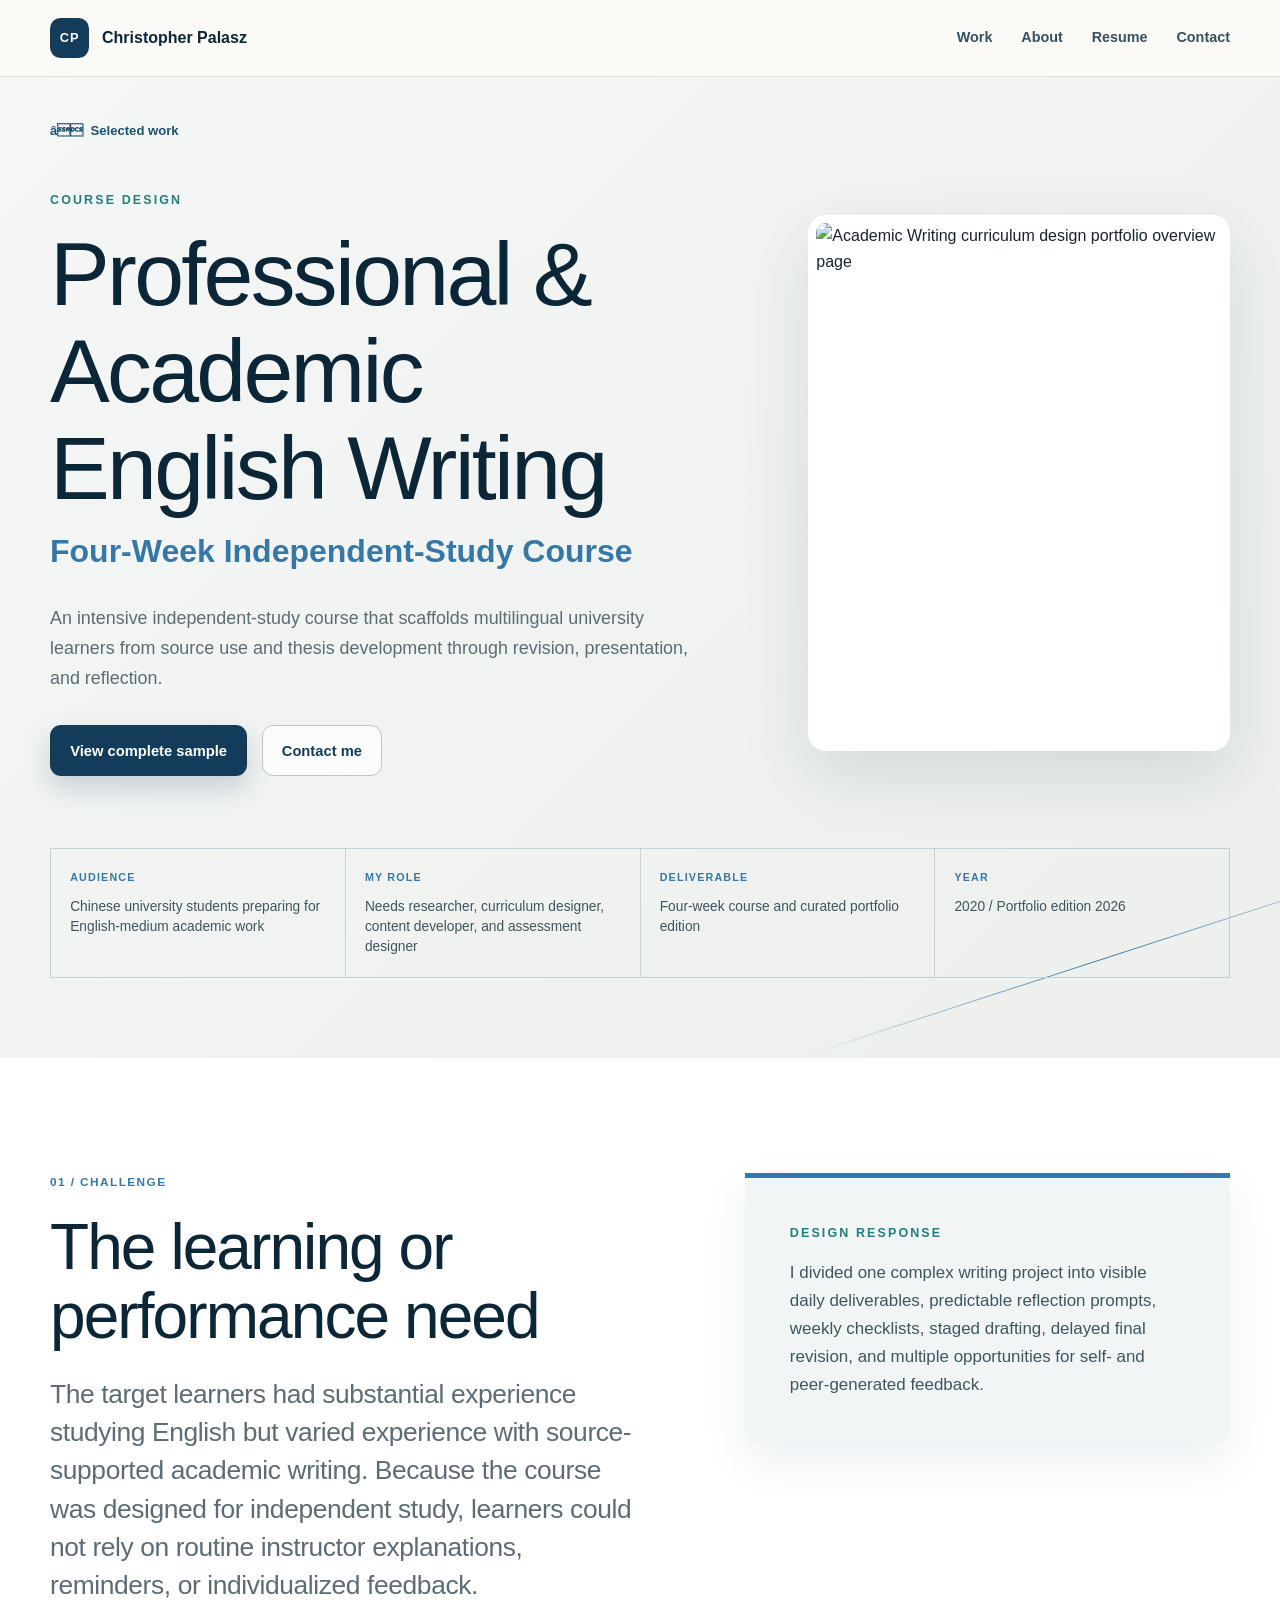
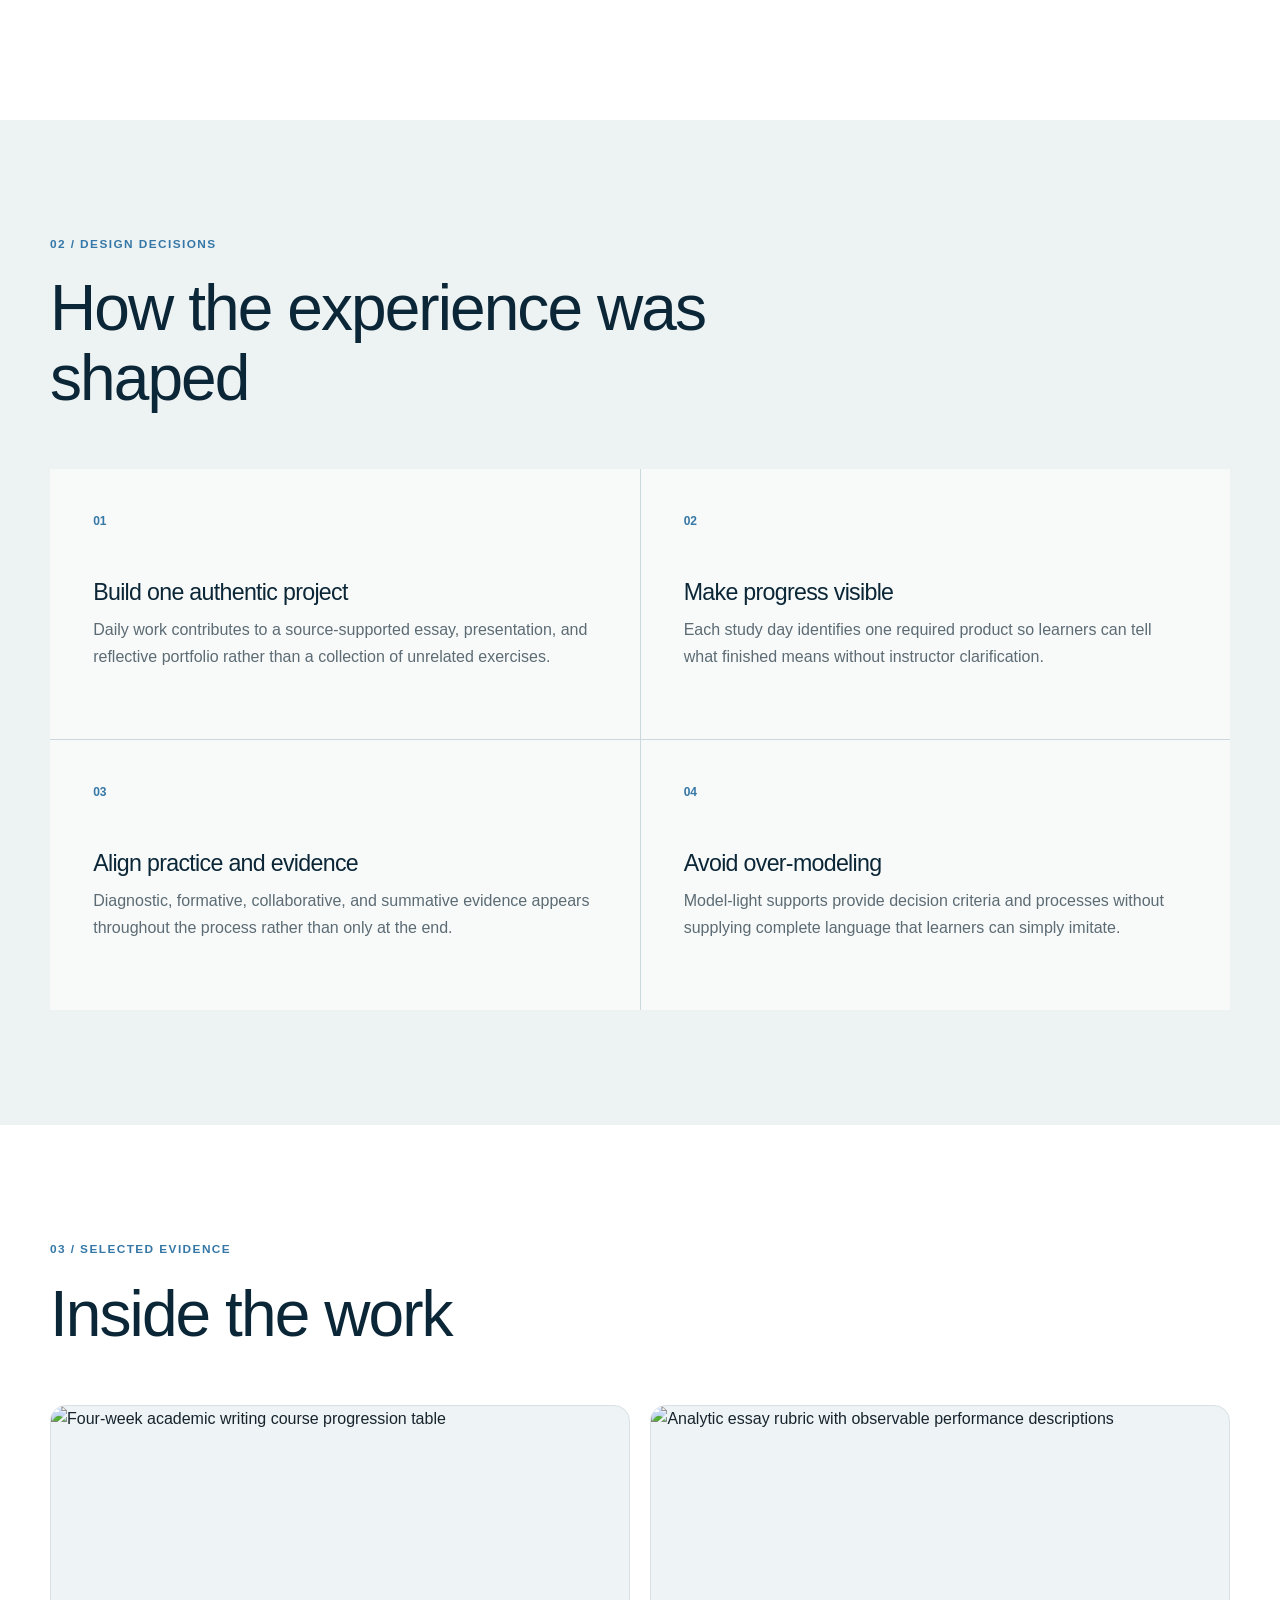
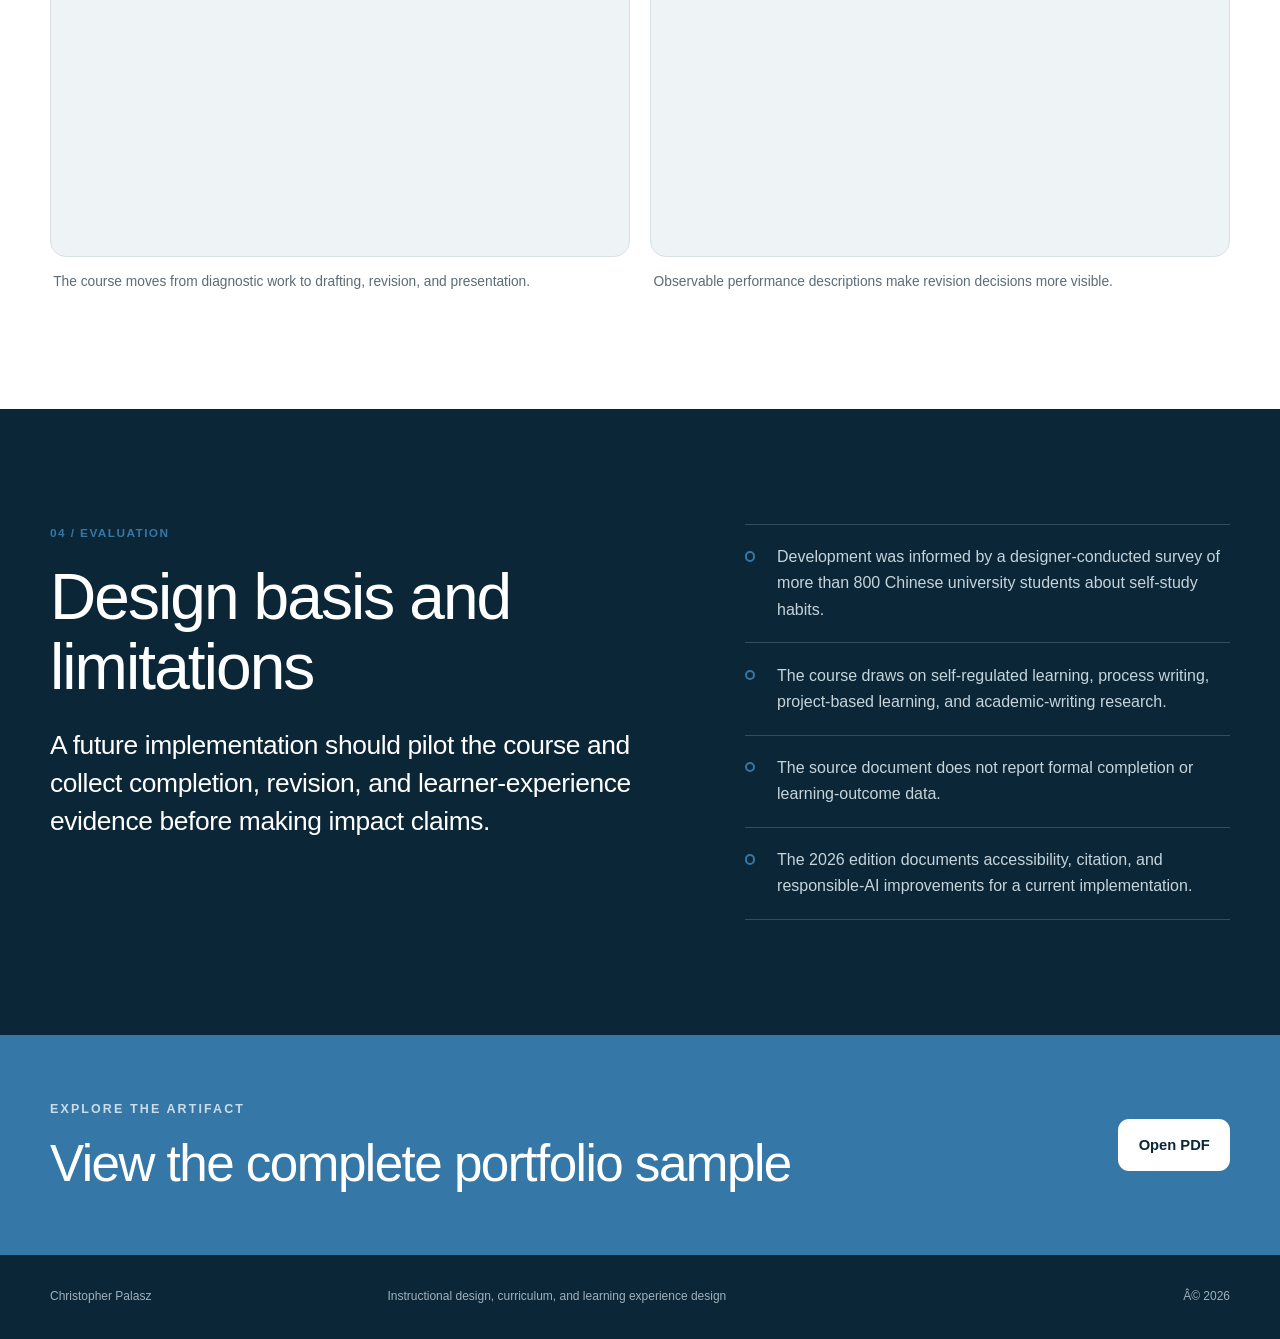
==== projects/academic-writing-course/index.html @ 959ec5d2 "Copy portfolio into GitHub Pages" ====
<!DOCTYPE html>
<html lang="en"><head><meta charset="utf-8"/><meta content="width=device-width, initial-scale=1" name="viewport"/><link as="image" fetchpriority="high" imagesrcset="/_vinext/image?url=%2Fimages%2Fprojects%2Facademic-writing%2Foverview.webp&amp;w=640&amp;q=75 640w, /_vinext/image?url=%2Fimages%2Fprojects%2Facademic-writing%2Foverview.webp&amp;w=750&amp;q=75 750w, /_vinext/image?url=%2Fimages%2Fprojects%2Facademic-writing%2Foverview.webp&amp;w=828&amp;q=75 828w, /_vinext/image?url=%2Fimages%2Fprojects%2Facademic-writing%2Foverview.webp&amp;w=1080&amp;q=75 1080w, /_vinext/image?url=%2Fimages%2Fprojects%2Facademic-writing%2Foverview.webp&amp;w=1200&amp;q=75 1200w" rel="preload"/><link data-precedence="vite-rsc/importer-resources" data-rsc-css-href="/assets/index-KbbHibP3.css" href="/assets/index-KbbHibP3.css" rel="stylesheet"/><link crossorigin="" href="/assets/layout-segment-context-DPeCEgzd.js" rel="modulepreload"/><link crossorigin="" href="/assets/rolldown-runtime-S-ySWqyJ.js" rel="modulepreload"/><link crossorigin="" href="/assets/index-D9QmnwrU.js" rel="modulepreload"/><link crossorigin="" href="/assets/framework-XU8gKkFC.js" rel="modulepreload"/><link crossorigin="" href="/assets/link-XkVvF-s2.js" rel="modulepreload"/><link crossorigin="" href="/assets/query-D2V9OaoK.js" rel="modulepreload"/><link crossorigin="" href="/assets/image-DxprlA4e.js" rel="modulepreload"/><title>Professional &amp; Academic English Writing | Christopher Palasz</title><meta content="An intensive independent-study course that scaffolds multilingual university learners from source use and thesis development through revision, presentation, and reflection." name="description"/><meta content="Christopher Palasz,instructional designer,learning experience designer,curriculum designer,instructional design portfolio" name="keywords"/><meta content="Christopher Palasz" name="author"/><meta content="Professional &amp; Academic English Writing | Christopher Palasz" property="og:title"/><meta content="An intensive independent-study course that scaffolds multilingual university learners from source use and thesis development through revision, presentation, and reflection." property="og:description"/><meta content="summary" name="twitter:card"/><meta content="Professional &amp; Academic English Writing | Christopher Palasz" name="twitter:title"/><meta content="An intensive independent-study course that scaffolds multilingual university learners from source use and thesis development through revision, presentation, and reflection." name="twitter:description"/><link href="/_external/chrispalasz.github.io/favicon.svg" rel="shortcut icon"/><link href="/_external/chrispalasz.github.io/favicon.svg" rel="icon"/><script>self.__VINEXT_RSC_PARAMS__={"slug":"academic-writing-course"}</script><script>self.__VINEXT_RSC_NAV__={"pathname":"/projects/academic-writing-course/","searchParams":[]}</script><link href="/assets/index-D9QmnwrU.js" rel="modulepreload"/>
</head><body class="antialiased"><header class="site-header"><div class="site-shell header-inner"><a aria-label="Christopher Palasz home" class="wordmark" href="/"><span aria-hidden="true" class="wordmark-mark">CP</span><span class="wordmark-name">Christopher Palasz</span></a><nav aria-label="Primary navigation" class="primary-nav"><a href="/">Work</a><a href="/">About</a><a href="/">Resume</a><a href="/">Contact</a></nav></div></header><main class="case-study accent-blue"><section class="case-hero"><div class="site-shell"><a class="back-link" href="/"><span aria-hidden="true">â</span> Selected work</a><div class="case-hero-grid"><div><p class="eyebrow">Course design</p><h1>Professional &amp; Academic English Writing</h1><p class="case-subtitle">Four-Week Independent-Study Course</p><p class="case-summary">An intensive independent-study course that scaffolds multilingual university learners from source use and thesis development through revision, presentation, and reflection.</p><div class="button-row"><a class="button button-primary" href="/documents/academic-writing-course.pdf" rel="noreferrer" target="_blank">View complete sample</a><a class="button button-secondary" href="/">Contact me</a></div></div><div class="case-cover"><img alt="Academic Writing curriculum design portfolio overview page" data-nimg="1" decoding="async" fetchpriority="high" height="1200" loading="eager" src="/_vinext/image" srcset="/_vinext/image 640w, /_vinext/image 750w, /_vinext/image 828w, /_vinext/image 1080w, /_vinext/image 1200w" width="927"/></div></div><dl class="case-facts"><div><dt>Audience</dt><dd>Chinese university students preparing for English-medium academic work</dd></div><div><dt>My role</dt><dd>Needs researcher, curriculum designer, content developer, and assessment designer</dd></div><div><dt>Deliverable</dt><dd>Four-week course and curated portfolio edition</dd></div><div><dt>Year</dt><dd>2020 / Portfolio edition 2026</dd></div></dl></div></section><section class="case-section"><div class="site-shell case-two-column"><div><p class="section-number">01 / Challenge</p><h2>The learning or performance need</h2><p class="large-copy">The target learners had substantial experience studying English but varied experience with source-supported academic writing. Because the course was designed for independent study, learners could not rely on routine instructor explanations, reminders, or individualized feedback.</p></div><aside class="response-card"><p class="eyebrow">Design response</p><p>I divided one complex writing project into visible daily deliverables, predictable reflection prompts, weekly checklists, staged drafting, delayed final revision, and multiple opportunities for self- and peer-generated feedback.</p></aside></div></section><section class="case-section case-section-tint"><div class="site-shell"><div class="case-section-heading"><p class="section-number">02 / Design decisions</p><h2>How the experience was shaped</h2></div><div class="decision-grid"><article><span>01</span><h3>Build one authentic project</h3><p>Daily work contributes to a source-supported essay, presentation, and reflective portfolio rather than a collection of unrelated exercises.</p></article><article><span>02</span><h3>Make progress visible</h3><p>Each study day identifies one required product so learners can tell what finished means without instructor clarification.</p></article><article><span>03</span><h3>Align practice and evidence</h3><p>Diagnostic, formative, collaborative, and summative evidence appears throughout the process rather than only at the end.</p></article><article><span>04</span><h3>Avoid over-modeling</h3><p>Model-light supports provide decision criteria and processes without supplying complete language that learners can simply imitate.</p></article></div></div></section><section class="case-section"><div class="site-shell"><div class="case-section-heading"><p class="section-number">03 / Selected evidence</p><h2>Inside the work</h2></div><div class="gallery-grid"><figure><div class="gallery-image"><img alt="Four-week academic writing course progression table" data-nimg="1" decoding="async" height="1200" loading="lazy" src="/_vinext/image" srcset="/_vinext/image 640w, /_vinext/image 750w, /_vinext/image 828w, /_vinext/image 1080w, /_vinext/image 1200w" width="927"/></div><figcaption>The course moves from diagnostic work to drafting, revision, and presentation.</figcaption></figure><figure><div class="gallery-image"><img alt="Analytic essay rubric with observable performance descriptions" data-nimg="1" decoding="async" height="1200" loading="lazy" src="/_vinext/image" srcset="/_vinext/image 640w, /_vinext/image 750w, /_vinext/image 828w, /_vinext/image 1080w, /_vinext/image 1200w" width="927"/></div><figcaption>Observable performance descriptions make revision decisions more visible.</figcaption></figure></div></div></section><section class="case-section evidence-section"><div class="site-shell case-two-column evidence-grid"><div><p class="section-number">04 / Evaluation</p><h2>Design basis and limitations</h2><p class="large-copy">A future implementation should pilot the course and collect completion, revision, and learner-experience evidence before making impact claims.</p></div><ul class="evidence-list"><li>Development was informed by a designer-conducted survey of more than 800 Chinese university students about self-study habits.</li><li>The course draws on self-regulated learning, process writing, project-based learning, and academic-writing research.</li><li>The source document does not report formal completion or learning-outcome data.</li><li>The 2026 edition documents accessibility, citation, and responsible-AI improvements for a current implementation.</li></ul></div></section><section class="case-cta"><div class="site-shell"><div><p class="eyebrow">Explore the artifact</p><h2>View the complete portfolio sample</h2></div><a class="button button-light" href="/documents/academic-writing-course.pdf" rel="noreferrer" target="_blank">Open PDF</a></div></section></main><footer class="site-footer"><div class="site-shell footer-inner"><p>Christopher Palasz</p><p>Instructional design, curriculum, and learning experience design</p><p>Â© 2026</p></div></footer><script id="_R_">import("/assets/index-D9QmnwrU.js")</script><script>(function(){function c(){var b=a.contentDocument||(a.contentWindow&&a.contentWindow.document);if(b){var d=b.createElement('script');d.innerHTML="window.__CF$cv$params={r:'a303cc797c9ee865',t:'MTc4NzU4OTYyNQ=='};var a=document.createElement('script');a.src='/cdn-cgi/challenge-platform/scripts/jsd/main.js';document.getElementsByTagName('head')[0].appendChild(a);";b.getElementsByTagName('head')[0].appendChild(d)}}if(document.body){var a=document.createElement('iframe');a.height=1;a.width=1;a.style.position='absolute';a.style.top=0;a.style.left=0;a.style.border='none';a.style.visibility='hidden';document.body.appendChild(a);if('loading'!==document.readyState)c();else if(window.addEventListener)document.addEventListener('DOMContentLoaded',c);else{var e=document.onreadystatechange||function(){};document.onreadystatechange=function(b){e(b);'loading'!==document.readyState&&(document.onreadystatechange=e,c())}}}})();</script></body></html><script>self.__VINEXT_RSC_CHUNKS__=self.__VINEXT_RSC_CHUNKS__||[];self.__VINEXT_RSC_CHUNKS__.push("2:I[\"8c0f216c4604\",[],\"Children\",1]\n3:I[\"15c18cfaeeff\",[],\"LayoutSegmentProvider\",1]\n4:I[\"8c0f216c4604\",[],\"Slot\",1]\n5:I[\"593f344dc510\",[],\"NotFoundBoundary\",1]\n6:I[\"c2747888630f\",[],\"default\",1]\n:HL[\"/assets/index-KbbHibP3.css\",\"style\"]\n")</script><script>self.__VINEXT_RSC_CHUNKS__=self.__VINEXT_RSC_CHUNKS__||[];self.__VINEXT_RSC_CHUNKS__.push("0:{\"__route\":\"route:/projects/academic-writing-course/\",\"__interceptionContext\":null,\"__layoutIds\":[\"layout:/\"],\"__rootLayout\":\"/\",\"page:/projects/academic-writing-course/\":\"$L1\",\"layout:/\":[[[[\"$\",\"link\",\"css:/assets/index-KbbHibP3.css\",{\"rel\":\"stylesheet\",\"precedence\":\"vite-rsc/importer-resources\",\"href\":\"/assets/index-KbbHibP3.css\",\"data-rsc-css-href\":\"/assets/index-KbbHibP3.css\"}],\"$undefined\"],[\"$\",\"html\",null,{\"lang\":\"en\",\"children\":[\"$\",\"body\",null,{\"className\":\"antialiased\",\"children\":[\"$\",\"$L2\",null,{}]}]}]],null],\"route:/projects/academic-writing-course/\":[[[\"$\",\"meta\",null,{\"charSet\":\"utf-8\"}],[[\"$\",\"title\",\"0\",{\"children\":\"Professional \u0026 Academic English Writing | Christopher Palasz\"}],[\"$\",\"meta\",\"1\",{\"name\":\"description\",\"content\":\"An intensive independent-study course that scaffolds multilingual university learners from source use and thesis development through revision, presentation, and reflection.\"}],[\"$\",\"meta\",\"2\",{\"name\":\"keywords\",\"content\":\"Christopher Palasz,instructional designer,learning experience designer,curriculum designer,instructional design portfolio\"}],[\"$\",\"meta\",\"3\",{\"name\":\"author\",\"content\":\"Christopher Palasz\"}],[\"$\",\"meta\",\"4\",{\"property\":\"og:title\",\"content\":\"Professional \u0026 Academic English Writing | Christopher Palasz\"}],[\"$\",\"meta\",\"5\",{\"property\":\"og:description\",\"content\":\"An intensive independent-study course that scaffolds multilingual university learners from source use and thesis development through revision, presentation, and reflection.\"}],[\"$\",\"meta\",\"6\",{\"name\":\"twitter:card\",\"content\":\"summary\"}],[\"$\",\"meta\",\"7\",{\"name\":\"twitter:title\",\"content\":\"Professional \u0026 Academic English Writing | Christopher Palasz\"}],[\"$\",\"meta\",\"8\",{\"name\":\"twitter:description\",\"content\":\"An intensive independent-study course that scaffolds multilingual university learners from source use and thesis development through revision, presentation, and reflection.\"}],[\"$\",\"link\",\"9\",{\"rel\":\"shortcut icon\",\"href\":\"https://chrispalasz.github.io/favicon.svg\"}],[\"$\",\"link\",\"10\",{\"rel\":\"icon\",\"href\":\"https://chrispalasz.github.io/favicon.svg\"}]],[[\"$\",\"meta\",\"0\",{\"name\":\"viewport\",\"content\":\"width=device-width, initial-scale=1\"}]]],[\"$\",\"$L3\",null,{\"segmentMap\":{\"children\":[\"projects\",\"academic-writing-course\"]},\"children\":[\"$\",\"$L4\",null,{\"id\":\"layout:/\",\"parallelSlots\":\"$undefined\",\"children\":[\"$\",\"$L5\",null,{\"resetKey\":\"projects\",\"fallback\":[[\"$\",\"header\",null,{\"className\":\"site-header\",\"children\":[\"$\",\"div\",null,{\"className\":\"site-shell header-inner\",\"children\":[[\"$\",\"$L6\",null,{\"className\":\"wordmark\",\"href\":\"/\",\"aria-label\":\"Christopher Palasz home\",\"children\":[[\"$\",\"span\",null,{\"className\":\"wordmark-mark\",\"aria-hidden\":\"true\",\"children\":\"CP\"}],[\"$\",\"span\",null,{\"className\":\"wordmark-name\",\"children\":\"Christopher Palasz\"}]]}],[\"$\",\"nav\",null,{\"className\":\"primary-nav\",\"aria-label\":\"Primary navigation\",\"children\":[[\"$\",\"$L6\",null,{\"href\":\"/#work\",\"children\":\"Work\"}],[\"$\",\"$L6\",null,{\"href\":\"/#about\",\"children\":\"About\"}],[\"$\",\"$L6\",null,{\"href\":\"/#resume\",\"children\":\"Resume\"}],[\"$\",\"$L6\",null,{\"href\":\"/#contact\",\"children\":\"Contact\"}]]}]]}]}],[\"$\",\"main\",null,{\"className\":\"not-found site-shell\",\"children\":[[\"$\",\"p\",null,{\"className\":\"eyebrow\",\"children\":\"Page not found\"}],[\"$\",\"h1\",null,{\"children\":\"This page is not part of the portfolio.\"}],[\"$\",\"$L6\",null,{\"className\":\"button button-primary\",\"href\":\"/\",\"children\":\"Return home\"}]]}]],\"children\":[\"$\",\"$L5\",null,{\"resetKey\":\"[\\\"projects\\\",\\\"slug|academic-writing-course|d\\\"]\",\"fallback\":[[\"$\",\"header\",null,{\"className\":\"site-header\",\"children\":[\"$\",\"div\",null,{\"className\":\"site-shell header-inner\",\"children\":[[\"$\",\"$L6\",null,{\"className\":\"wordmark\",\"href\":\"/\",\"aria-label\":\"Christopher Palasz home\",\"children\":[[\"$\",\"span\",null,{\"className\":\"wordmark-mark\",\"aria-hidden\":\"true\",\"children\":\"CP\"}],[\"$\",\"span\",null,{\"className\":\"wordmark-name\",\"children\":\"Christopher Palasz\"}]]}],[\"$\",\"nav\",null,{\"className\":\"primary-nav\",\"aria-label\":\"Primary navigation\",\"children\":[[\"$\",\"$L6\",null,{\"href\":\"/#work\",\"children\":\"Work\"}],[\"$\",\"$L6\",null,{\"href\":\"/#about\",\"children\":\"About\"}],[\"$\",\"$L6\",null,{\"href\":\"/#resume\",\"children\":\"Resume\"}],[\"$\",\"$L6\",null,{\"href\":\"/#contact\",\"children\":\"Contact\"}]]}]]}]}],[\"$\",\"main\",null,{\"className\":\"not-found site-shell\",\"children\":[[\"$\",\"p\",null,{\"className\":\"eyebrow\",\"children\":\"Page not found\"}],[\"$\",\"h1\",null,{\"children\":\"This page is not part of the portfolio.\"}],\"$L7\"]}]],\"children\":\"$L8\"}]}]}]}]],\"__layoutFlags\":{\"layout:/\":\"s\"},\"__artifactCompatibility\":{\"schemaVersion\":1,\"graphVersion\":\"app-route-graph:1qwkg0fwiimno\",\"deploymentVersion\":\"a9af338e-a97c-4933-8ece-7e11bddc8c20\",\"appElementsSchemaVersion\":1,\"rscPayloadSchemaVersion\":1,\"rootBoundaryId\":\"/\",\"renderEpoch\":null}}\n")</script><script>self.__VINEXT_RSC_CHUNKS__=self.__VINEXT_RSC_CHUNKS__||[];self.__VINEXT_RSC_CHUNKS__.push("9:I[\"593f344dc510\",[],\"RedirectBoundary\",1]\n7:[\"$\",\"$L6\",null,{\"className\":\"button button-primary\",\"href\":\"/\",\"children\":\"Return home\"}]\n8:[\"$\",\"$L9\",null,{\"children\":[\"$\",\"$L3\",null,{\"segmentMap\":{\"children\":[]},\"children\":[\"$\",\"$L4\",null,{\"id\":\"page:/projects/academic-writing-course/\"}]}]}]\n")</script><script>self.__VINEXT_RSC_CHUNKS__=self.__VINEXT_RSC_CHUNKS__||[];self.__VINEXT_RSC_CHUNKS__.push("a:I[\"9fb86276be8f\",[],\"default\",1]\n")</script><script>self.__VINEXT_RSC_CHUNKS__=self.__VINEXT_RSC_CHUNKS__||[];self.__VINEXT_RSC_CHUNKS__.push("1:[[\"$\",\"header\",null,{\"className\":\"site-header\",\"children\":[\"$\",\"div\",null,{\"className\":\"site-shell header-inner\",\"children\":[[\"$\",\"$L6\",null,{\"className\":\"wordmark\",\"href\":\"/\",\"aria-label\":\"Christopher Palasz home\",\"children\":[[\"$\",\"span\",null,{\"className\":\"wordmark-mark\",\"aria-hidden\":\"true\",\"children\":\"CP\"}],[\"$\",\"span\",null,{\"className\":\"wordmark-name\",\"children\":\"Christopher Palasz\"}]]}],[\"$\",\"nav\",null,{\"className\":\"primary-nav\",\"aria-label\":\"Primary navigation\",\"children\":[[\"$\",\"$L6\",null,{\"href\":\"/#work\",\"children\":\"Work\"}],[\"$\",\"$L6\",null,{\"href\":\"/#about\",\"children\":\"About\"}],[\"$\",\"$L6\",null,{\"href\":\"/#resume\",\"children\":\"Resume\"}],[\"$\",\"$L6\",null,{\"href\":\"/#contact\",\"children\":\"Contact\"}]]}]]}]}],[\"$\",\"main\",null,{\"className\":\"case-study accent-blue\",\"children\":[[\"$\",\"section\",null,{\"className\":\"case-hero\",\"children\":[\"$\",\"div\",null,{\"className\":\"site-shell\",\"children\":[[\"$\",\"$L6\",null,{\"className\":\"back-link\",\"href\":\"/#work\",\"children\":[[\"$\",\"span\",null,{\"aria-hidden\":\"true\",\"children\":\"â\"}],\" Selected work\"]}],[\"$\",\"div\",null,{\"className\":\"case-hero-grid\",\"children\":[[\"$\",\"div\",null,{\"children\":[[\"$\",\"p\",null,{\"className\":\"eyebrow\",\"children\":\"Course design\"}],[\"$\",\"h1\",null,{\"children\":\"Professional \u0026 Academic English Writing\"}],[\"$\",\"p\",null,{\"className\":\"case-subtitle\",\"children\":\"Four-Week Independent-Study Course\"}],[\"$\",\"p\",null,{\"className\":\"case-summary\",\"children\":\"An intensive independent-study course that scaffolds multilingual university learners from source use and thesis development through revision, presentation, and reflection.\"}],[\"$\",\"div\",null,{\"className\":\"button-row\",\"children\":[[\"$\",\"a\",null,{\"className\":\"button button-primary\",\"href\":\"/documents/academic-writing-course.pdf\",\"target\":\"_blank\",\"rel\":\"noreferrer\",\"children\":\"View complete sample\"}],[\"$\",\"$L6\",null,{\"className\":\"button button-secondary\",\"href\":\"/#contact\",\"children\":\"Contact me\"}]]}]]}],[\"$\",\"div\",null,{\"className\":\"case-cover\",\"children\":[\"$\",\"$La\",null,{\"src\":\"/images/projects/academic-writing/overview.webp\",\"alt\":\"Academic Writing curriculum design portfolio overview page\",\"width\":927,\"height\":1200,\"priority\":true}]}]]}],[\"$\",\"dl\",null,{\"className\":\"case-facts\",\"children\":[[\"$\",\"div\",null,{\"children\":[[\"$\",\"dt\",null,{\"children\":\"Audience\"}],[\"$\",\"dd\",null,{\"children\":\"Chinese university students preparing for English-medium academic work\"}]]}],[\"$\",\"div\",null,{\"children\":[[\"$\",\"dt\",null,{\"children\":\"My role\"}],[\"$\",\"dd\",null,{\"children\":\"Needs researcher, curriculum designer, content developer, and assessment designer\"}]]}],[\"$\",\"div\",null,{\"children\":[[\"$\",\"dt\",null,{\"children\":\"Deliverable\"}],[\"$\",\"dd\",null,{\"children\":\"Four-week course and curated portfolio edition\"}]]}],[\"$\",\"div\",null,{\"children\":[[\"$\",\"dt\",null,{\"children\":\"Year\"}],[\"$\",\"dd\",null,{\"children\":\"2020 / Portfolio edition 2026\"}]]}]]}]]}]}],[\"$\",\"section\",null,{\"className\":\"case-section\",\"children\":[\"$\",\"div\",null,{\"className\":\"site-shell case-two-column\",\"children\":[[\"$\",\"div\",null,{\"children\":[[\"$\",\"p\",null,{\"className\":\"section-number\",\"children\":\"01 / Challenge\"}],[\"$\",\"h2\",null,{\"children\":\"The learning or performance need\"}],[\"$\",\"p\",null,{\"className\":\"large-copy\",\"children\":\"The target learners had substantial experience studying English but varied experience with source-supported academic writing. Because the course was designed for independent study, learners could not rely on routine instructor explanations, reminders, or individualized feedback.\"}]]}],[\"$\",\"aside\",null,{\"className\":\"response-card\",\"children\":[[\"$\",\"p\",null,{\"className\":\"eyebrow\",\"children\":\"Design response\"}],[\"$\",\"p\",null,{\"children\":\"I divided one complex writing project into visible daily deliverables, predictable reflection prompts, weekly checklists, staged drafting, delayed final revision, and multiple opportunities for self- and peer-generated feedback.\"}]]}]]}]}],[\"$\",\"section\",null,{\"className\":\"case-section case-section-tint\",\"children\":[\"$\",\"div\",null,{\"className\":\"site-shell\",\"children\":[[\"$\",\"div\",null,{\"className\":\"case-section-heading\",\"children\":[[\"$\",\"p\",null,{\"className\":\"section-number\",\"children\":\"02 / Design decisions\"}],[\"$\",\"h2\",null,{\"children\":\"How the experience was shaped\"}]]}],[\"$\",\"div\",null,{\"className\":\"decision-grid\",\"children\":[[\"$\",\"article\",\"Build one authentic project\",{\"children\":[[\"$\",\"span\",null,{\"children\":\"01\"}],[\"$\",\"h3\",null,{\"children\":\"Build one authentic project\"}],[\"$\",\"p\",null,{\"children\":\"Daily work contributes to a source-supported essay, presentation, and reflective portfolio rather than a collection of unrelated exercises.\"}]]}],\"$Lb\",\"$Lc\",\"$Ld\"]}]]}]}],\"$Le\",\"$Lf\",\"$L10\"]}],\"$L11\"]\n")</script><script>self.__VINEXT_RSC_CHUNKS__=self.__VINEXT_RSC_CHUNKS__||[];self.__VINEXT_RSC_CHUNKS__.push("b:[\"$\",\"article\",\"Make progress visible\",{\"children\":[[\"$\",\"span\",null,{\"children\":\"02\"}],[\"$\",\"h3\",null,{\"children\":\"Make progress visible\"}],[\"$\",\"p\",null,{\"children\":\"Each study day identifies one required product so learners can tell what finished means without instructor clarification.\"}]]}]\nc:[\"$\",\"article\",\"Align practice and evidence\",{\"children\":[[\"$\",\"span\",null,{\"children\":\"03\"}],[\"$\",\"h3\",null,{\"children\":\"Align practice and evidence\"}],[\"$\",\"p\",null,{\"children\":\"Diagnostic, formative, collaborative, and summative evidence appears throughout the process rather than only at the end.\"}]]}]\nd:[\"$\",\"article\",\"Avoid over-modeling\",{\"children\":[[\"$\",\"span\",null,{\"children\":\"04\"}],[\"$\",\"h3\",null,{\"children\":\"Avoid over-modeling\"}],[\"$\",\"p\",null,{\"children\":\"Model-light supports provide decision criteria and processes without supplying complete language that learners can simply imitate.\"}]]}]\n")</script><script>self.__VINEXT_RSC_CHUNKS__=self.__VINEXT_RSC_CHUNKS__||[];self.__VINEXT_RSC_CHUNKS__.push("e:[\"$\",\"section\",null,{\"className\":\"case-section\",\"children\":[\"$\",\"div\",null,{\"className\":\"site-shell\",\"children\":[[\"$\",\"div\",null,{\"className\":\"case-section-heading\",\"children\":[[\"$\",\"p\",null,{\"className\":\"section-number\",\"children\":\"03 / Selected evidence\"}],[\"$\",\"h2\",null,{\"children\":\"Inside the work\"}]]}],[\"$\",\"div\",null,{\"className\":\"gallery-grid\",\"children\":[[\"$\",\"figure\",\"/images/projects/academic-writing/progression.webp\",{\"children\":[[\"$\",\"div\",null,{\"className\":\"gallery-image\",\"children\":[\"$\",\"$La\",null,{\"src\":\"/images/projects/academic-writing/progression.webp\",\"alt\":\"Four-week academic writing course progression table\",\"width\":927,\"height\":1200}]}],[\"$\",\"figcaption\",null,{\"children\":\"The course moves from diagnostic work to drafting, revision, and presentation.\"}]]}],[\"$\",\"figure\",\"/images/projects/academic-writing/rubric.webp\",{\"children\":[[\"$\",\"div\",null,{\"className\":\"gallery-image\",\"children\":[\"$\",\"$La\",null,{\"src\":\"/images/projects/academic-writing/rubric.webp\",\"alt\":\"Analytic essay rubric with observable performance descriptions\",\"width\":927,\"height\":1200}]}],[\"$\",\"figcaption\",null,{\"children\":\"Observable performance descriptions make revision decisions more visible.\"}]]}]]}]]}]}]\nf:[\"$\",\"section\",null,{\"className\":\"case-section evidence-section\",\"children\":[\"$\",\"div\",null,{\"className\":\"site-shell case-two-column evidence-grid\",\"children\":[[\"$\",\"div\",null,{\"children\":[[\"$\",\"p\",null,{\"className\":\"section-number\",\"children\":\"04 / Evaluation\"}],[\"$\",\"h2\",null,{\"children\":\"Design basis and limitations\"}],[\"$\",\"p\",null,{\"className\":\"large-copy\",\"children\":\"A future implementation should pilot the course and collect completion, revision, and learner-experience evidence before making impact claims.\"}]]}],[\"$\",\"ul\",null,{\"className\":\"evidence-list\",\"children\":[[\"$\",\"li\",\"Development was informed by a designer-conducted survey of more than 800 Chinese university students about self-study habits.\",{\"children\":\"Development was informed by a designer-conducted survey of more than 800 Chinese university students about self-study habits.\"}],[\"$\",\"li\",\"The course draws on self-regulated learning, process writing, project-based learning, and academic-writing research.\",{\"children\":\"The course draws on self-regulated learning, process writing, project-based learning, and academic-writing research.\"}],[\"$\",\"li\",\"The source document does not report formal completion or learning-outcome data.\",{\"children\":\"The source document does not report formal completion or learning-outcome data.\"}],[\"$\",\"li\",\"The 2026 edition documents accessibility, citation, and responsible-AI improvements for a current implementation.\",{\"children\":\"The 2026 edition documents accessibility, citation, and responsible-AI improvements for a current implementation.\"}]]}]]}]}]\n")</script><script>self.__VINEXT_RSC_CHUNKS__=self.__VINEXT_RSC_CHUNKS__||[];self.__VINEXT_RSC_CHUNKS__.push("10:[\"$\",\"section\",null,{\"className\":\"case-cta\",\"children\":[\"$\",\"div\",null,{\"className\":\"site-shell\",\"children\":[[\"$\",\"div\",null,{\"children\":[[\"$\",\"p\",null,{\"className\":\"eyebrow\",\"children\":\"Explore the artifact\"}],[\"$\",\"h2\",null,{\"children\":\"View the complete portfolio sample\"}]]}],[\"$\",\"a\",null,{\"className\":\"button button-light\",\"href\":\"/documents/academic-writing-course.pdf\",\"target\":\"_blank\",\"rel\":\"noreferrer\",\"children\":\"Open PDF\"}]]}]}]\n11:[\"$\",\"footer\",null,{\"className\":\"site-footer\",\"children\":[\"$\",\"div\",null,{\"className\":\"site-shell footer-inner\",\"children\":[[\"$\",\"p\",null,{\"children\":\"Christopher Palasz\"}],[\"$\",\"p\",null,{\"children\":\"Instructional design, curriculum, and learning experience design\"}],[\"$\",\"p\",null,{\"children\":\"Â© 2026\"}]]}]}]\n")</script><script>self.__VINEXT_RSC_DONE__=true</script>
---- assets/index-KbbHibP3.css ----
/*! tailwindcss v4.2.1 | MIT License | https://tailwindcss.com */
@layer theme{:root,:host{--font-sans:ui-sans-serif, system-ui, sans-serif, "Apple Color Emoji", "Segoe UI Emoji", "Segoe UI Symbol", "Noto Color Emoji";--font-mono:ui-monospace, SFMono-Regular, Menlo, Monaco, Consolas, "Liberation Mono", "Courier New", monospace;--spacing:.25rem;--default-font-family:var(--font-sans);--default-mono-font-family:var(--font-mono)}}@layer base{*,:after,:before,::backdrop{box-sizing:border-box;border:0 solid;margin:0;padding:0}::file-selector-button{box-sizing:border-box;border:0 solid;margin:0;padding:0}html,:host{-webkit-text-size-adjust:100%;tab-size:4;line-height:1.5;font-family:var(--default-font-family,ui-sans-serif, system-ui, sans-serif, "Apple Color Emoji", "Segoe UI Emoji", "Segoe UI Symbol", "Noto Color Emoji");font-feature-settings:var(--default-font-feature-settings,normal);font-variation-settings:var(--default-font-variation-settings,normal);-webkit-tap-highlight-color:transparent}hr{height:0;color:inherit;border-top-width:1px}abbr:where([title]){-webkit-text-decoration:underline dotted;text-decoration:underline dotted}h1,h2,h3,h4,h5,h6{font-size:inherit;font-weight:inherit}a{color:inherit;-webkit-text-decoration:inherit;-webkit-text-decoration:inherit;-webkit-text-decoration:inherit;-webkit-text-decoration:inherit;text-decoration:inherit}b,strong{font-weight:bolder}code,kbd,samp,pre{font-family:var(--default-mono-font-family,ui-monospace, SFMono-Regular, Menlo, Monaco, Consolas, "Liberation Mono", "Courier New", monospace);font-feature-settings:var(--default-mono-font-feature-settings,normal);font-variation-settings:var(--default-mono-font-variation-settings,normal);font-size:1em}small{font-size:80%}sub,sup{vertical-align:baseline;font-size:75%;line-height:0;position:relative}sub{bottom:-.25em}sup{top:-.5em}table{text-indent:0;border-color:inherit;border-collapse:collapse}:-moz-focusring{outline:auto}progress{vertical-align:baseline}summary{display:list-item}ol,ul,menu{list-style:none}img,svg,video,canvas,audio,iframe,embed,object{vertical-align:middle;display:block}img,video{max-width:100%;height:auto}button,input,select,optgroup,textarea{font:inherit;font-feature-settings:inherit;font-variation-settings:inherit;letter-spacing:inherit;color:inherit;opacity:1;background-color:#0000;border-radius:0}::file-selector-button{font:inherit;font-feature-settings:inherit;font-variation-settings:inherit;letter-spacing:inherit;color:inherit;opacity:1;background-color:#0000;border-radius:0}:where(select:is([multiple],[size])) optgroup{font-weight:bolder}:where(select:is([multiple],[size])) optgroup option{padding-inline-start:20px}::file-selector-button{margin-inline-end:4px}::placeholder{opacity:1}@supports (not ((-webkit-appearance:-apple-pay-button))) or (contain-intrinsic-size:1px){::placeholder{color:currentColor}@supports (color:color-mix(in lab, red, red)){::placeholder{color:color-mix(in oklab, currentcolor 50%, transparent)}}}textarea{resize:vertical}::-webkit-search-decoration{-webkit-appearance:none}::-webkit-date-and-time-value{min-height:1lh;text-align:inherit}::-webkit-datetime-edit{display:inline-flex}::-webkit-datetime-edit-fields-wrapper{padding:0}::-webkit-datetime-edit{padding-block:0}::-webkit-datetime-edit-year-field{padding-block:0}::-webkit-datetime-edit-month-field{padding-block:0}::-webkit-datetime-edit-day-field{padding-block:0}::-webkit-datetime-edit-hour-field{padding-block:0}::-webkit-datetime-edit-minute-field{padding-block:0}::-webkit-datetime-edit-second-field{padding-block:0}::-webkit-datetime-edit-millisecond-field{padding-block:0}::-webkit-datetime-edit-meridiem-field{padding-block:0}::-webkit-calendar-picker-indicator{line-height:1}:-moz-ui-invalid{box-shadow:none}button,input:where([type=button],[type=reset],[type=submit]){appearance:button}::file-selector-button{appearance:button}::-webkit-inner-spin-button{height:auto}::-webkit-outer-spin-button{height:auto}[hidden]:where(:not([hidden=until-found])){display:none!important}}@layer components;@layer utilities{.visible{visibility:visible}.static{position:static}.start{inset-inline-start:var(--spacing)}.contents{display:contents}.table{display:table}.antialiased{-webkit-font-smoothing:antialiased;-moz-osx-font-smoothing:grayscale}}:root{--navy-950:#0b2637;--navy-900:#123c59;--navy-800:#1b526f;--teal-700:#237f7b;--teal-500:#4aa7a0;--gold-500:#d9a536;--gold-300:#f1d37d;--ink:#17242d;--muted:#5c6b74;--line:#d8e0e4;--mist:#eef3f5;--paper:#fbfaf6;--white:#fff;--shadow:0 24px 70px #0b26371f}*{box-sizing:border-box}html{scroll-behavior:smooth;scroll-padding-top:6rem}body{background:var(--paper);color:var(--ink);-webkit-font-smoothing:antialiased;margin:0;font-family:Arial,Helvetica,sans-serif;font-size:16px;line-height:1.65}body::selection{background:var(--gold-300);color:var(--navy-950)}a{color:inherit;text-decoration:none}img{max-width:100%;display:block}h1,h2,h3,p,blockquote{margin-top:0}h1,h2,h3{color:var(--navy-950);letter-spacing:-.03em;line-height:1.08}h2{margin-bottom:1.5rem;font-size:clamp(2.1rem,4vw,4.1rem)}h3{font-size:1.45rem}p:last-child{margin-bottom:0}a:focus-visible,button:focus-visible{outline:3px solid var(--gold-500);outline-offset:4px}.site-shell{width:min(1180px,100% - 3rem);margin:0 auto}.site-header{z-index:30;-webkit-backdrop-filter:blur(18px);backdrop-filter:blur(18px);background:#fbfaf6f0;border-bottom:1px solid #d8e0e4d9;position:sticky;top:0}.header-inner{justify-content:space-between;align-items:center;gap:2rem;min-height:76px;display:flex}.wordmark{color:var(--navy-950);align-items:center;gap:.8rem;font-weight:700;display:inline-flex}.wordmark-mark{background:var(--navy-900);width:2.45rem;height:2.45rem;color:var(--white);letter-spacing:.08em;border-radius:.65rem;place-items:center;font-size:.8rem;display:grid}.primary-nav{color:#36505e;align-items:center;gap:1.8rem;font-size:.9rem;font-weight:700;display:flex}.primary-nav a{padding:.5rem 0;position:relative}.primary-nav a:after{background:var(--gold-500);content:"";transform-origin:100%;height:2px;transition:transform .18s;position:absolute;bottom:.2rem;left:0;right:0;transform:scaleX(0)}.primary-nav a:hover:after{transform-origin:0;transform:scaleX(1)}.hero{background:linear-gradient(110deg,#ffffffb8,#fbfaf6d1),radial-gradient(circle at 85% 20%,#4aa7a029,#0000 38%);padding:clamp(5.5rem,10vw,9.5rem) 0 clamp(5rem,9vw,8rem);position:relative;overflow:hidden}.line-field{opacity:.55;pointer-events:none;position:absolute;inset:0}.line{background:linear-gradient(90deg, transparent, var(--teal-500), var(--gold-500), transparent);transform-origin:0;height:1px;display:block;position:absolute}.line-one{width:58%;top:21%;left:2%;transform:rotate(12deg)}.line-two{width:63%;bottom:17%;right:-5%;transform:rotate(-16deg)}.line-three{width:48%;top:47%;right:-7%;transform:rotate(25deg)}.line-node{border:2px solid var(--gold-500);background:var(--paper);border-radius:50%;width:9px;height:9px;position:absolute}.node-one{top:29%;left:34%}.node-two{bottom:28%;right:30%}.node-three{top:36%;right:17%}.hero-grid{grid-template-columns:minmax(0,1.45fr) minmax(300px,.72fr);align-items:center;gap:clamp(3rem,8vw,8rem);display:grid;position:relative}.eyebrow{color:var(--teal-700);letter-spacing:.17em;text-transform:uppercase;margin-bottom:1rem;font-size:.78rem;font-weight:800}.hero h1{margin-bottom:1.3rem;font-size:clamp(3.7rem,8.2vw,7.4rem);font-weight:760}.hero h1>span{color:var(--navy-800);letter-spacing:-.02em;margin-top:.65rem;font-size:.47em;font-weight:650;display:block}.hero-role{color:#3d5c6b;margin-bottom:2rem;font-size:clamp(1rem,1.8vw,1.25rem);font-weight:700}.hero-tagline{max-width:720px;color:var(--navy-900);letter-spacing:-.025em;margin-bottom:1.25rem;font-size:clamp(1.45rem,3vw,2.35rem);font-weight:650;line-height:1.25}.hero-intro{max-width:650px;color:var(--muted);margin-bottom:2.25rem;font-size:1.08rem}.button-row{flex-wrap:wrap;gap:.9rem;display:flex}.button{border:1px solid #0000;border-radius:.7rem;justify-content:center;align-items:center;min-height:50px;padding:.78rem 1.2rem;font-size:.92rem;font-weight:800;transition:transform .18s,box-shadow .18s,background .18s;display:inline-flex}.button:hover{transform:translateY(-2px)}.button-primary{background:var(--navy-900);color:var(--white);box-shadow:0 12px 28px #123c5933}.button-primary:hover{background:var(--navy-950);box-shadow:0 16px 34px #123c5945}.button-secondary{color:var(--navy-900);background:#ffffffb8;border-color:#b8c7ce}.button-secondary:hover{background:var(--white);box-shadow:0 12px 30px #123c591a}.button-light{background:var(--white);color:var(--navy-950)}.portrait-wrap{justify-self:end;max-width:390px;position:relative}.portrait-frame{background:var(--white);box-shadow:var(--shadow);border:10px solid #ffffffd9;border-radius:1.5rem;overflow:hidden}.portrait-frame img{aspect-ratio:1;object-fit:cover;width:100%}.portrait-note{border-left:4px solid var(--gold-500);background:var(--navy-950);color:var(--white);border-radius:.4rem .8rem .8rem .4rem;flex-direction:column;padding:.9rem 1.2rem;display:flex;position:absolute;bottom:-1.5rem;right:-1.5rem;box-shadow:0 15px 38px #0b263738}.portrait-note span{color:#9ec9c5;letter-spacing:.13em;text-transform:uppercase;font-size:.69rem;font-weight:800}.portrait-note strong{font-size:.92rem}.section{padding:clamp(5.5rem,9vw,9rem) 0}.section-heading{grid-template-columns:minmax(0,1.3fr) minmax(260px,.7fr);align-items:end;gap:3rem;margin-bottom:clamp(2.7rem,5vw,4.5rem);display:grid}.section-heading h2{margin-bottom:0}.section-heading>p{color:var(--muted);margin-bottom:.4rem;font-size:1.08rem}.project-grid{grid-template-columns:repeat(2,minmax(0,1fr));gap:1.4rem;display:grid}.project-card{border:1px solid var(--line);background:var(--white);border-radius:1.2rem;transition:transform .22s,box-shadow .22s;overflow:hidden;box-shadow:0 8px 30px #123c590f}.project-card:hover{transform:translateY(-5px);box-shadow:0 22px 55px #123c5921}.project-card.featured{grid-column:1/-1;grid-template-columns:minmax(300px,.95fr) minmax(0,1.05fr);display:grid}.project-image-link{min-height:100%;display:block}.project-image-frame{background:var(--mist);height:320px;overflow:hidden}.project-card.featured .project-image-frame{height:100%;min-height:520px}.project-image-frame img{object-fit:cover;object-position:top center;width:100%;height:100%;transition:transform .45s}.project-card:hover .project-image-frame img{transform:scale(1.025)}.project-card-body{padding:clamp(1.6rem,4vw,3.1rem)}.project-card h3{margin-bottom:.35rem;font-size:clamp(1.7rem,3vw,2.8rem)}.project-card:not(.featured) h3{font-size:clamp(1.55rem,2.5vw,2.15rem)}.project-subtitle{color:var(--teal-700);margin-bottom:1.1rem;font-weight:700}.project-card-body>p:not(.eyebrow):not(.project-subtitle){color:var(--muted)}.tag-list{flex-wrap:wrap;gap:.5rem;margin:1.5rem 0 1.7rem;padding:0;list-style:none;display:flex}.tag-list li{color:#49606b;background:#f7f9fa;border:1px solid #d4e0e4;border-radius:999px;padding:.34rem .65rem;font-size:.75rem;font-weight:700}.text-link{color:var(--navy-900);font-size:.92rem;font-weight:800}.text-link span{margin-left:.25rem;transition:transform .18s;display:inline-block}.text-link:hover span{transform:translate(5px)}.accent-gold{--project-accent:var(--gold-500)}.accent-blue{--project-accent:#3577a6}.accent-teal{--project-accent:var(--teal-700)}.accent-green{--project-accent:#56803d}.project-card{border-top:4px solid var(--project-accent)}.coming-soon{background:linear-gradient(100deg,#eef3f5e6,#fbfaf6e0),repeating-linear-gradient(90deg,#0000 0 48px,#4aa7a01f 49px 50px);border:1px dashed #a9bdc5;border-radius:1.2rem;justify-content:space-between;align-items:center;gap:2rem;margin-top:1.4rem;padding:2rem clamp(1.5rem,4vw,3rem);display:flex}.coming-soon h3{margin-bottom:.55rem;font-size:1.8rem}.coming-soon p:not(.eyebrow){max-width:720px;color:var(--muted)}.coming-soon>span{background:var(--navy-900);color:var(--white);letter-spacing:.1em;text-transform:uppercase;border-radius:999px;flex:none;padding:.55rem .9rem;font-size:.73rem;font-weight:800}.about-section{background:var(--navy-950);color:#d8e4e8}.about-section h2,.about-section h3{color:var(--white)}.about-grid{grid-template-columns:minmax(0,1.12fr) minmax(310px,.88fr);align-items:start;gap:clamp(3rem,8vw,7rem);display:grid}.about-lead>p:not(.eyebrow){color:#bed0d7;max-width:710px}.large-copy{letter-spacing:-.015em;font-size:clamp(1.25rem,2.4vw,1.65rem);line-height:1.45}.about-lead .large-copy{color:var(--white)!important}.principle-card{background:linear-gradient(145deg,#1b526fe0,#123c59b3);border:1px solid #9ec9c547;border-radius:1.2rem;padding:clamp(1.7rem,4vw,2.8rem);position:sticky;top:7rem;box-shadow:0 30px 70px #0000002e}.principle-card blockquote{color:var(--white);letter-spacing:-.025em;margin-bottom:2.2rem;font-size:clamp(1.45rem,2.8vw,2.15rem);font-weight:650;line-height:1.34}.principle-path{color:#a8cfca;letter-spacing:.08em;text-transform:uppercase;grid-template-columns:auto 1fr auto 1fr auto 1fr auto;align-items:center;gap:.4rem;font-size:.7rem;font-weight:800;display:grid}.principle-path i{background:linear-gradient(90deg, var(--teal-500), var(--gold-500));height:1px;display:block}.competency-grid{grid-template-columns:repeat(4,minmax(0,1fr));gap:1rem;margin-top:5rem;display:grid}.competency-grid article{border-top:1px solid #9ec9c55c;min-height:270px;padding:1.5rem 1.2rem 0 0}.competency-grid article>span{color:var(--gold-300);margin-bottom:3rem;font-size:.75rem;font-weight:800;display:block}.competency-grid article h3{margin-bottom:.8rem;font-size:1.22rem}.competency-grid article p{color:#aebfc6;font-size:.92rem}.resume-section{background:var(--white)}.resume-grid{grid-template-columns:minmax(0,.88fr) minmax(0,1.12fr);align-items:start;gap:clamp(3rem,8vw,7rem);display:grid}.resume-grid>div:first-child{position:sticky;top:7rem}.resume-grid .large-copy{color:var(--muted);margin-bottom:2.2rem}.resume-facts{border-top:1px solid var(--line);border-left:1px solid var(--line);grid-template-columns:repeat(2,minmax(0,1fr));display:grid}.resume-facts article{border-right:1px solid var(--line);border-bottom:1px solid var(--line);min-height:230px;padding:clamp(1.4rem,3vw,2.2rem)}.resume-facts span{color:var(--teal-700);letter-spacing:.12em;text-transform:uppercase;margin-bottom:2.2rem;font-size:.7rem;font-weight:800;display:block}.resume-facts h3{margin-bottom:.65rem;font-size:1.3rem}.resume-facts p{color:var(--muted);font-size:.92rem}.contact-section{background:linear-gradient(120deg,#e5efef,#f6f0df);padding:clamp(5rem,9vw,8rem) 0}.contact-grid{grid-template-columns:minmax(0,.9fr) minmax(340px,1.1fr);align-items:end;gap:clamp(3rem,8vw,7rem);display:grid}.contact-grid h2{max-width:650px}.contact-grid>div:first-child>p:last-child{max-width:650px;color:var(--muted);font-size:1.08rem}.contact-links{border-top:1px solid #aebfc4}.contact-links a{border-bottom:1px solid #aebfc4;grid-template-columns:.55fr 1fr;align-items:center;gap:1rem;padding:1.25rem 0;display:grid}.contact-links a:hover strong{color:var(--teal-700)}.contact-links span{color:var(--muted);letter-spacing:.1em;text-transform:uppercase;font-size:.75rem;font-weight:800}.contact-links strong{overflow-wrap:anywhere;color:var(--navy-900);font-size:1rem;transition:color .18s}.site-footer{background:var(--navy-950);color:#9fb2bb;padding:2rem 0}.footer-inner{grid-template-columns:.7fr 1.6fr .2fr;gap:1rem;font-size:.75rem;display:grid}.footer-inner p{margin:0}.footer-inner p:last-child{text-align:right}.case-hero{background:linear-gradient(135deg,#f5f7f6,#ecefec);padding:2.5rem 0 5rem;position:relative;overflow:hidden}.case-hero:after{background:linear-gradient(90deg, transparent, var(--project-accent), transparent);content:"";width:48%;height:1px;position:absolute;bottom:10%;right:-10%;transform:rotate(-18deg)}.back-link{z-index:2;color:var(--navy-800);align-items:center;gap:.45rem;margin-bottom:3rem;font-size:.82rem;font-weight:800;display:inline-flex;position:relative}.case-hero-grid{z-index:2;grid-template-columns:minmax(0,1.12fr) minmax(320px,.72fr);align-items:center;gap:clamp(3rem,8vw,7rem);display:grid;position:relative}.case-hero h1{margin-bottom:.5rem;font-size:clamp(3.1rem,7vw,6.8rem)}.case-subtitle{color:var(--project-accent);margin-bottom:1.7rem;font-size:clamp(1.25rem,2.7vw,2rem);font-weight:750}.case-summary{max-width:720px;color:var(--muted);margin-bottom:2rem;font-size:1.12rem}.case-cover{border:8px solid var(--white);background:var(--white);box-shadow:var(--shadow);border-radius:1.1rem;overflow:hidden}.case-cover img{aspect-ratio:.78;object-fit:cover;object-position:top center;width:100%}.accent-green .case-cover img{aspect-ratio:1.25}.case-facts{z-index:2;border-top:1px solid #c5d1d5;border-left:1px solid #c5d1d5;grid-template-columns:repeat(4,minmax(0,1fr));margin:4.5rem 0 0;display:grid;position:relative}.case-facts div{border-bottom:1px solid #c5d1d5;border-right:1px solid #c5d1d5;padding:1.2rem}.case-facts dt{color:var(--project-accent);letter-spacing:.11em;text-transform:uppercase;margin-bottom:.65rem;font-size:.67rem;font-weight:800}.case-facts dd{color:#40545e;margin:0;font-size:.86rem;line-height:1.48}.case-section{background:var(--white);padding:clamp(5rem,9vw,8rem) 0}.case-section-tint{background:#edf2f3}.case-two-column{grid-template-columns:minmax(0,1.1fr) minmax(320px,.9fr);align-items:start;gap:clamp(3rem,8vw,7rem);display:grid}.section-number{color:var(--project-accent);letter-spacing:.12em;text-transform:uppercase;margin-bottom:1.25rem;font-size:.74rem;font-weight:800}.case-section h2{font-size:clamp(2.3rem,5vw,4.6rem)}.case-section .large-copy{color:var(--muted)}.response-card{border-top:5px solid var(--project-accent);background:#f2f5f5;border-radius:0 0 1rem 1rem;padding:clamp(1.6rem,4vw,2.8rem);box-shadow:0 18px 45px #123c5914}.response-card>p:last-child{color:#3f555f;font-size:1.06rem}.case-section-heading{max-width:780px;margin-bottom:3.5rem}.decision-grid{background:#cbd8dc;grid-template-columns:repeat(2,minmax(0,1fr));gap:1px;display:grid}.decision-grid article{background:#f8faf9;min-height:270px;padding:clamp(1.6rem,4vw,2.7rem)}.decision-grid article>span{color:var(--project-accent);margin-bottom:3rem;font-size:.75rem;font-weight:800;display:block}.decision-grid h3{margin-bottom:.8rem}.decision-grid p{color:var(--muted)}.gallery-grid{grid-template-columns:repeat(2,minmax(0,1fr));gap:1.3rem;display:grid}.gallery-grid figure{margin:0}.gallery-image{border:1px solid var(--line);background:var(--mist);border-radius:1rem;overflow:hidden}.gallery-image img{aspect-ratio:1/.78;object-fit:cover;object-position:top center;width:100%}.accent-green .gallery-image img{aspect-ratio:1.55/.78}.gallery-grid figcaption{color:var(--muted);padding:.85rem .2rem 0;font-size:.86rem}.evidence-section{background:var(--navy-950)}.evidence-section h2,.evidence-section .large-copy{color:var(--white)}.evidence-list{margin:0;padding:0;list-style:none}.evidence-list li{color:#c5d5db;border-bottom:1px solid #b7cdd43d;padding:1.2rem 0 1.2rem 2rem;position:relative}.evidence-list li:first-child{border-top:1px solid #b7cdd43d}.evidence-list li:before{border:2px solid var(--project-accent);content:"";border-radius:50%;width:.65rem;height:.65rem;position:absolute;top:1.65rem;left:0}.case-cta{background:var(--project-accent);padding:4rem 0}.case-cta .site-shell{justify-content:space-between;align-items:center;gap:2rem;display:flex}.case-cta .eyebrow{color:#ffffffbf}.case-cta h2{color:var(--white);margin-bottom:0;font-size:clamp(2rem,4vw,3.4rem)}.not-found{min-height:70vh;padding-top:8rem;padding-bottom:8rem}.not-found h1{max-width:780px;margin-bottom:2rem;font-size:clamp(3rem,7vw,6rem)}@media (width<=900px){.hero-grid,.section-heading,.about-grid,.resume-grid,.contact-grid,.case-hero-grid,.case-two-column{grid-template-columns:1fr}.hero-grid{gap:4rem}.portrait-wrap{justify-self:start;width:min(100%,420px)}.project-card.featured{display:block}.project-card.featured .project-image-frame{min-height:460px}.section-heading{align-items:start;gap:1rem}.principle-card,.resume-grid>div:first-child{position:static}.competency-grid{grid-template-columns:repeat(2,minmax(0,1fr))}.case-cover{width:min(100%,500px)}.case-facts{grid-template-columns:repeat(2,minmax(0,1fr))}}@media (width<=660px){.site-shell{width:min(100% - 2rem,1180px)}.header-inner{min-height:68px}.wordmark-name{display:none}.primary-nav{gap:.9rem;font-size:.78rem}.primary-nav a:nth-child(3){display:none}.hero{padding-top:4.3rem}.hero h1{font-size:clamp(3rem,15vw,4.3rem)}.portrait-note{bottom:-1rem;right:-.3rem}.project-grid,.competency-grid,.resume-facts,.decision-grid,.gallery-grid{grid-template-columns:1fr}.project-image-frame,.project-card.featured .project-image-frame{height:390px;min-height:0}.coming-soon,.case-cta .site-shell{flex-direction:column;align-items:flex-start}.competency-grid article{min-height:auto}.competency-grid article>span{margin-bottom:1.5rem}.resume-facts article{min-height:auto}.contact-links a{grid-template-columns:1fr;gap:.15rem}.footer-inner{grid-template-columns:1fr}.footer-inner p:last-child{text-align:left}.case-facts{grid-template-columns:1fr}.case-hero h1{font-size:clamp(2.7rem,13vw,4.5rem)}.gallery-image img,.accent-green .gallery-image img{aspect-ratio:1/.78}}@media (prefers-reduced-motion:reduce){*,:before,:after{scroll-behavior:auto!important;transition-duration:.01ms!important}}
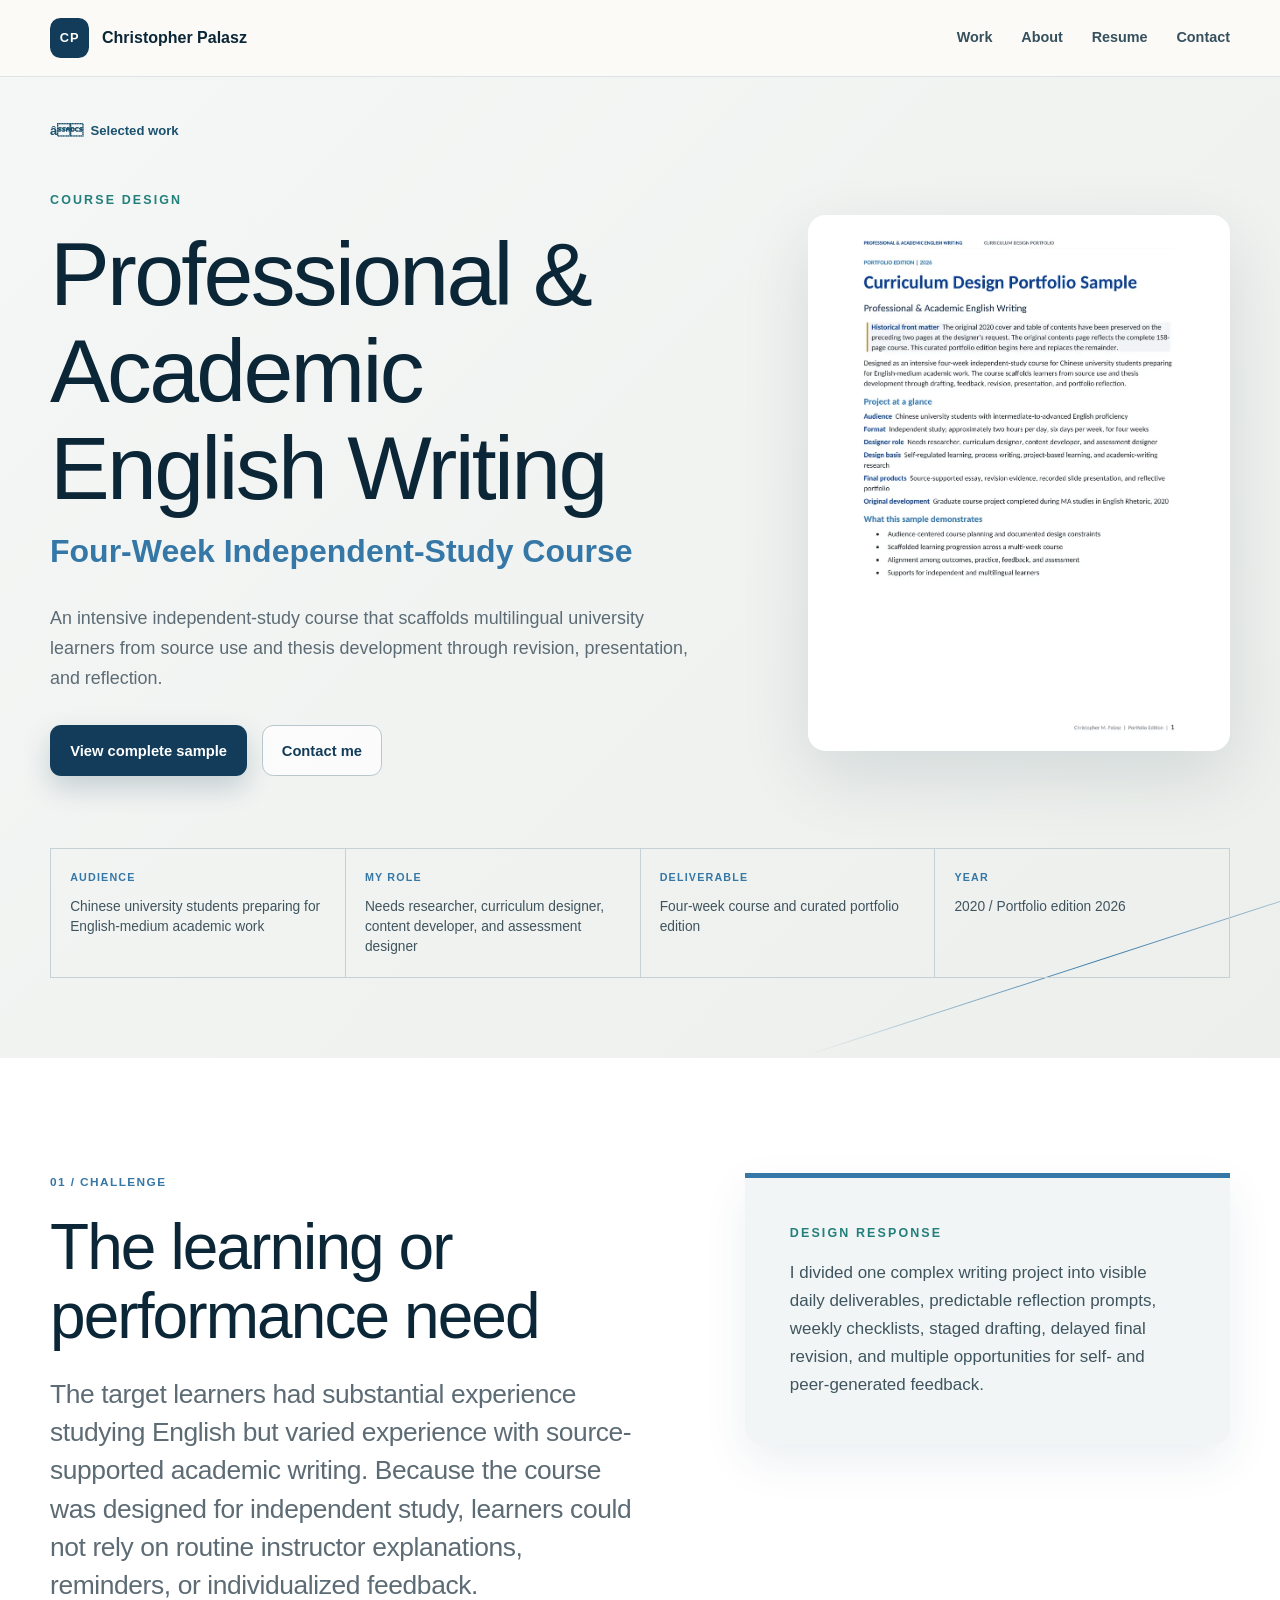
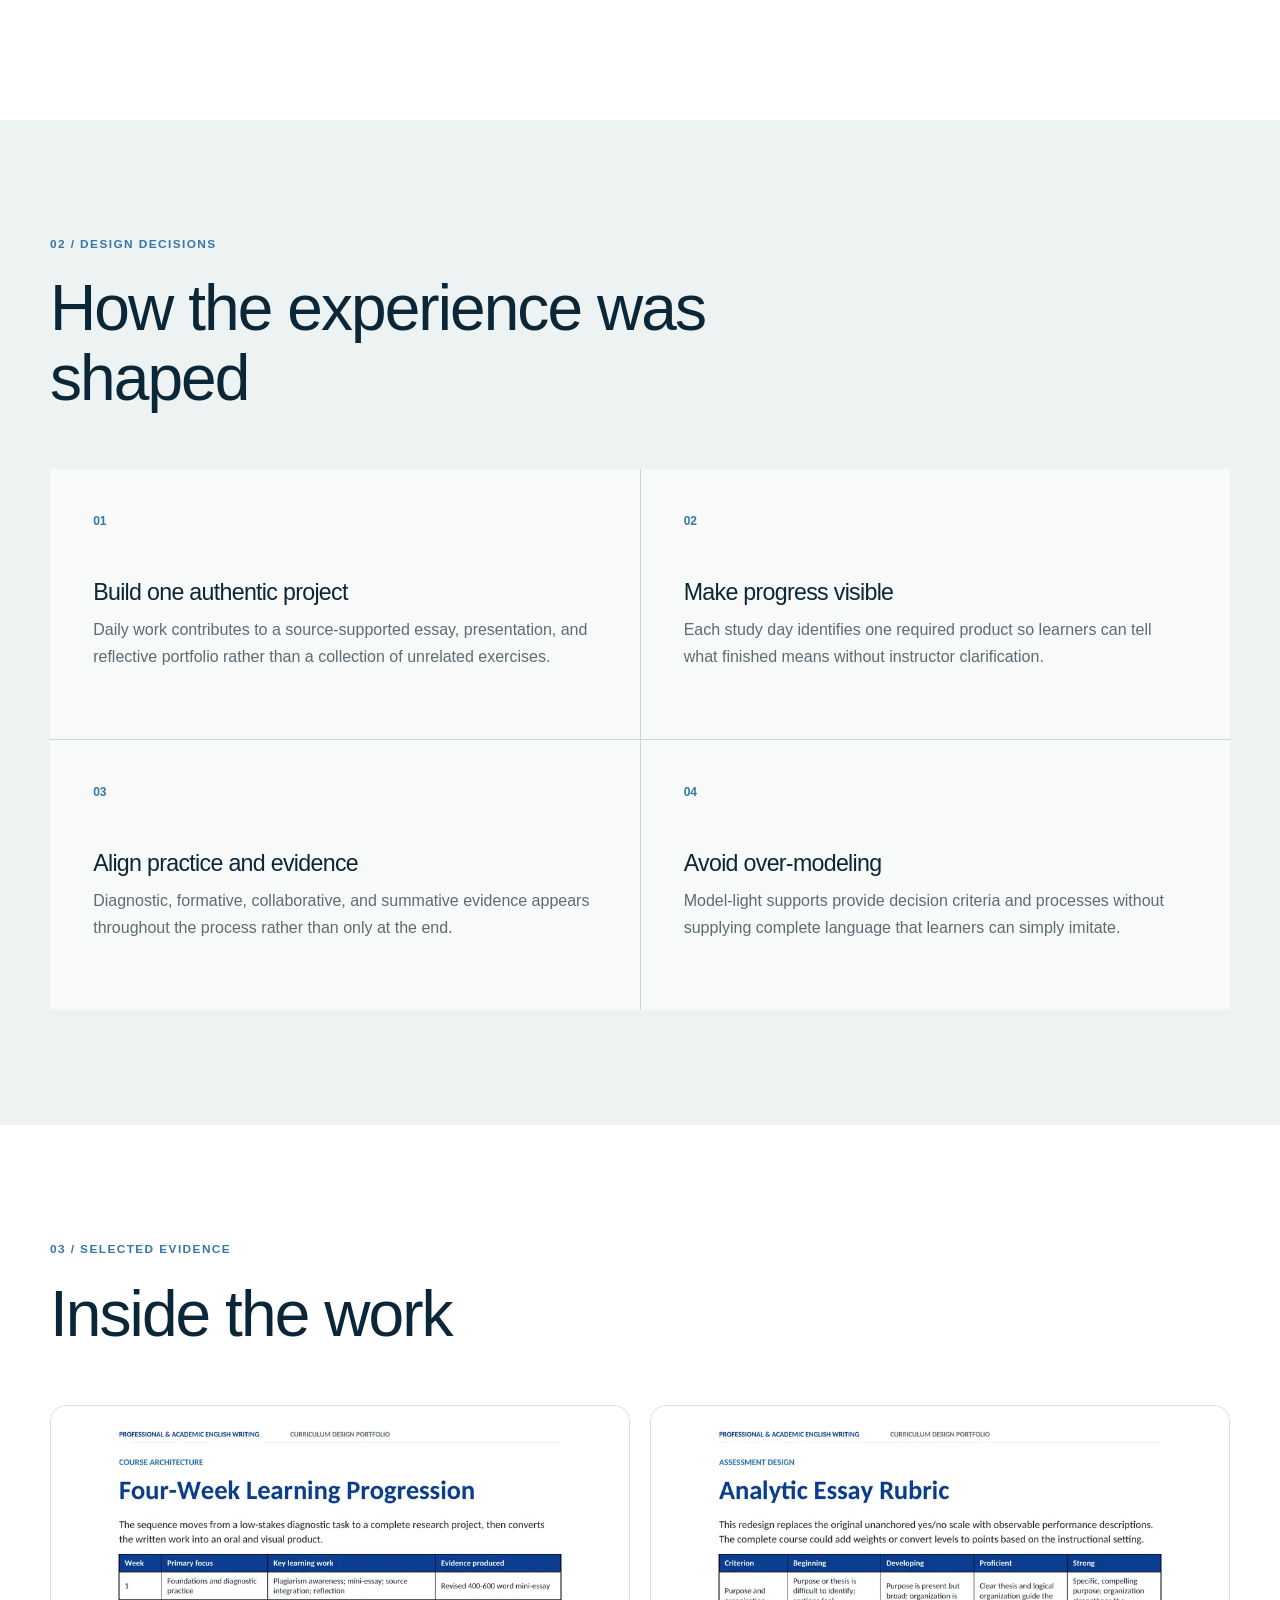
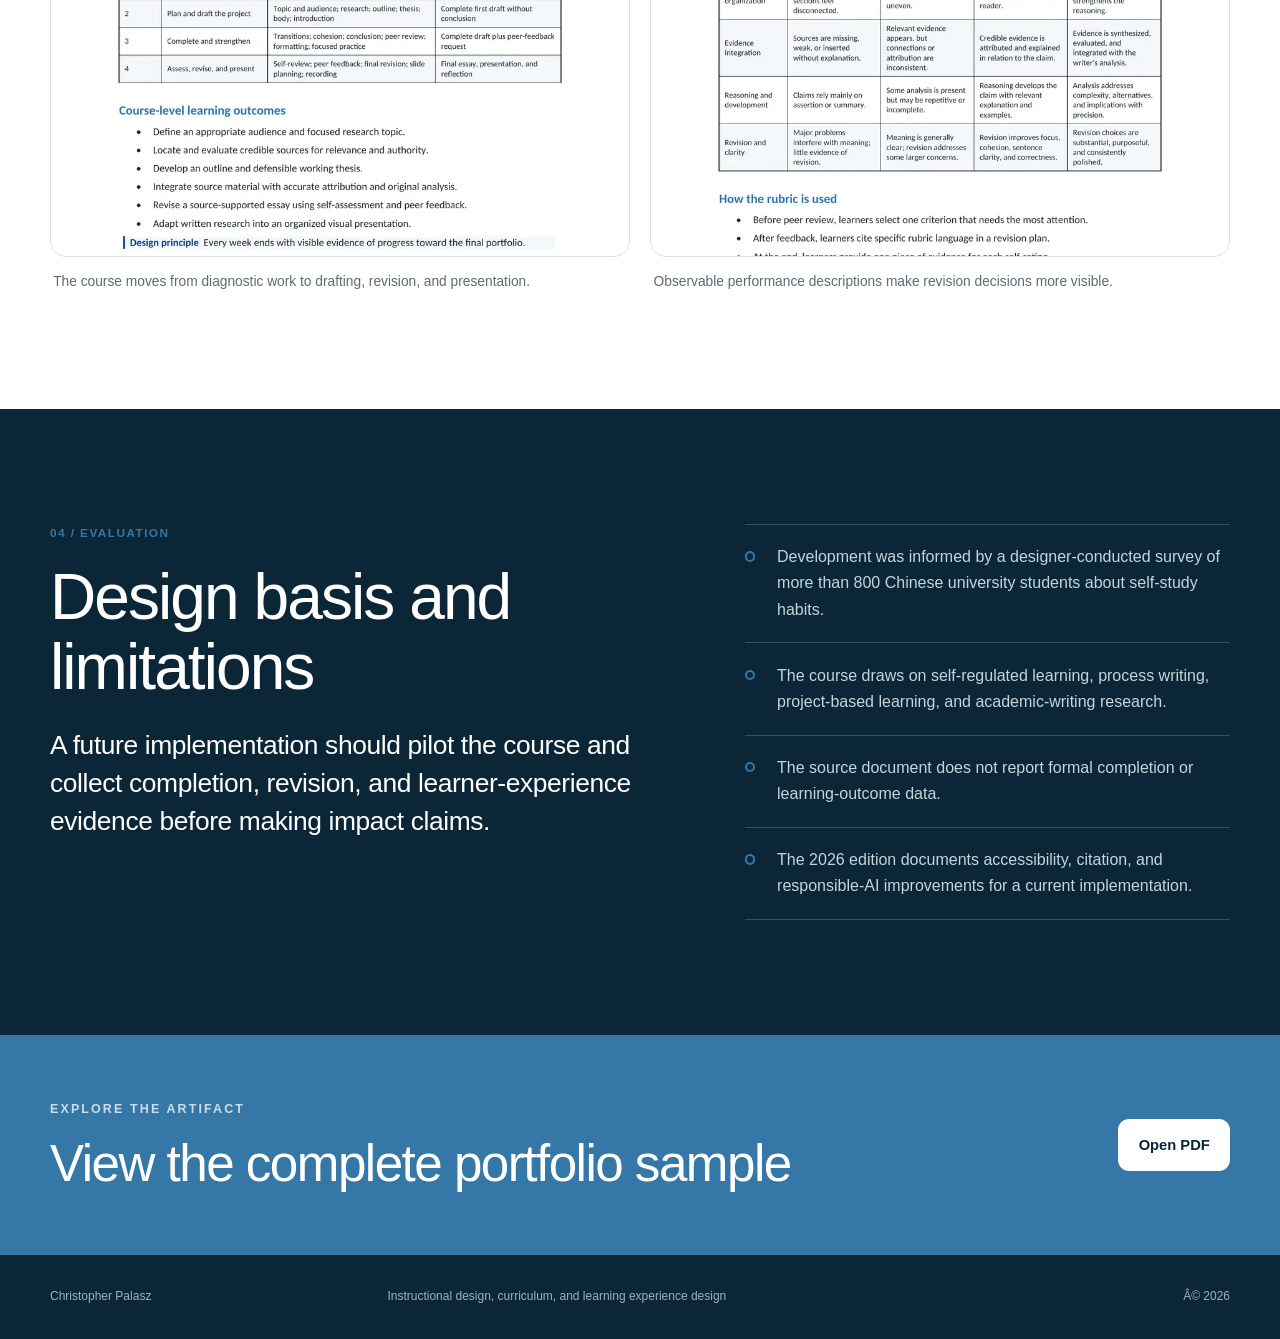
==== commit 5201c8fc: "Copy portfolio into GitHub Pages" ====
--- a/projects/academic-writing-course/index.html
+++ b/projects/academic-writing-course/index.html
@@ -1,3 +1,3 @@
 <!DOCTYPE html>
-<html lang="en"><head><meta charset="utf-8"/><meta content="width=device-width, initial-scale=1" name="viewport"/><link as="image" fetchpriority="high" imagesrcset="/_vinext/image?url=%2Fimages%2Fprojects%2Facademic-writing%2Foverview.webp&amp;w=640&amp;q=75 640w, /_vinext/image?url=%2Fimages%2Fprojects%2Facademic-writing%2Foverview.webp&amp;w=750&amp;q=75 750w, /_vinext/image?url=%2Fimages%2Fprojects%2Facademic-writing%2Foverview.webp&amp;w=828&amp;q=75 828w, /_vinext/image?url=%2Fimages%2Fprojects%2Facademic-writing%2Foverview.webp&amp;w=1080&amp;q=75 1080w, /_vinext/image?url=%2Fimages%2Fprojects%2Facademic-writing%2Foverview.webp&amp;w=1200&amp;q=75 1200w" rel="preload"/><link data-precedence="vite-rsc/importer-resources" data-rsc-css-href="/assets/index-KbbHibP3.css" href="/assets/index-KbbHibP3.css" rel="stylesheet"/><link crossorigin="" href="/assets/layout-segment-context-DPeCEgzd.js" rel="modulepreload"/><link crossorigin="" href="/assets/rolldown-runtime-S-ySWqyJ.js" rel="modulepreload"/><link crossorigin="" href="/assets/index-D9QmnwrU.js" rel="modulepreload"/><link crossorigin="" href="/assets/framework-XU8gKkFC.js" rel="modulepreload"/><link crossorigin="" href="/assets/link-XkVvF-s2.js" rel="modulepreload"/><link crossorigin="" href="/assets/query-D2V9OaoK.js" rel="modulepreload"/><link crossorigin="" href="/assets/image-DxprlA4e.js" rel="modulepreload"/><title>Professional &amp; Academic English Writing | Christopher Palasz</title><meta content="An intensive independent-study course that scaffolds multilingual university learners from source use and thesis development through revision, presentation, and reflection." name="description"/><meta content="Christopher Palasz,instructional designer,learning experience designer,curriculum designer,instructional design portfolio" name="keywords"/><meta content="Christopher Palasz" name="author"/><meta content="Professional &amp; Academic English Writing | Christopher Palasz" property="og:title"/><meta content="An intensive independent-study course that scaffolds multilingual university learners from source use and thesis development through revision, presentation, and reflection." property="og:description"/><meta content="summary" name="twitter:card"/><meta content="Professional &amp; Academic English Writing | Christopher Palasz" name="twitter:title"/><meta content="An intensive independent-study course that scaffolds multilingual university learners from source use and thesis development through revision, presentation, and reflection." name="twitter:description"/><link href="/_external/chrispalasz.github.io/favicon.svg" rel="shortcut icon"/><link href="/_external/chrispalasz.github.io/favicon.svg" rel="icon"/><script>self.__VINEXT_RSC_PARAMS__={"slug":"academic-writing-course"}</script><script>self.__VINEXT_RSC_NAV__={"pathname":"/projects/academic-writing-course/","searchParams":[]}</script><link href="/assets/index-D9QmnwrU.js" rel="modulepreload"/>
-</head><body class="antialiased"><header class="site-header"><div class="site-shell header-inner"><a aria-label="Christopher Palasz home" class="wordmark" href="/"><span aria-hidden="true" class="wordmark-mark">CP</span><span class="wordmark-name">Christopher Palasz</span></a><nav aria-label="Primary navigation" class="primary-nav"><a href="/">Work</a><a href="/">About</a><a href="/">Resume</a><a href="/">Contact</a></nav></div></header><main class="case-study accent-blue"><section class="case-hero"><div class="site-shell"><a class="back-link" href="/"><span aria-hidden="true">â</span> Selected work</a><div class="case-hero-grid"><div><p class="eyebrow">Course design</p><h1>Professional &amp; Academic English Writing</h1><p class="case-subtitle">Four-Week Independent-Study Course</p><p class="case-summary">An intensive independent-study course that scaffolds multilingual university learners from source use and thesis development through revision, presentation, and reflection.</p><div class="button-row"><a class="button button-primary" href="/documents/academic-writing-course.pdf" rel="noreferrer" target="_blank">View complete sample</a><a class="button button-secondary" href="/">Contact me</a></div></div><div class="case-cover"><img alt="Academic Writing curriculum design portfolio overview page" data-nimg="1" decoding="async" fetchpriority="high" height="1200" loading="eager" src="/_vinext/image" srcset="/_vinext/image 640w, /_vinext/image 750w, /_vinext/image 828w, /_vinext/image 1080w, /_vinext/image 1200w" width="927"/></div></div><dl class="case-facts"><div><dt>Audience</dt><dd>Chinese university students preparing for English-medium academic work</dd></div><div><dt>My role</dt><dd>Needs researcher, curriculum designer, content developer, and assessment designer</dd></div><div><dt>Deliverable</dt><dd>Four-week course and curated portfolio edition</dd></div><div><dt>Year</dt><dd>2020 / Portfolio edition 2026</dd></div></dl></div></section><section class="case-section"><div class="site-shell case-two-column"><div><p class="section-number">01 / Challenge</p><h2>The learning or performance need</h2><p class="large-copy">The target learners had substantial experience studying English but varied experience with source-supported academic writing. Because the course was designed for independent study, learners could not rely on routine instructor explanations, reminders, or individualized feedback.</p></div><aside class="response-card"><p class="eyebrow">Design response</p><p>I divided one complex writing project into visible daily deliverables, predictable reflection prompts, weekly checklists, staged drafting, delayed final revision, and multiple opportunities for self- and peer-generated feedback.</p></aside></div></section><section class="case-section case-section-tint"><div class="site-shell"><div class="case-section-heading"><p class="section-number">02 / Design decisions</p><h2>How the experience was shaped</h2></div><div class="decision-grid"><article><span>01</span><h3>Build one authentic project</h3><p>Daily work contributes to a source-supported essay, presentation, and reflective portfolio rather than a collection of unrelated exercises.</p></article><article><span>02</span><h3>Make progress visible</h3><p>Each study day identifies one required product so learners can tell what finished means without instructor clarification.</p></article><article><span>03</span><h3>Align practice and evidence</h3><p>Diagnostic, formative, collaborative, and summative evidence appears throughout the process rather than only at the end.</p></article><article><span>04</span><h3>Avoid over-modeling</h3><p>Model-light supports provide decision criteria and processes without supplying complete language that learners can simply imitate.</p></article></div></div></section><section class="case-section"><div class="site-shell"><div class="case-section-heading"><p class="section-number">03 / Selected evidence</p><h2>Inside the work</h2></div><div class="gallery-grid"><figure><div class="gallery-image"><img alt="Four-week academic writing course progression table" data-nimg="1" decoding="async" height="1200" loading="lazy" src="/_vinext/image" srcset="/_vinext/image 640w, /_vinext/image 750w, /_vinext/image 828w, /_vinext/image 1080w, /_vinext/image 1200w" width="927"/></div><figcaption>The course moves from diagnostic work to drafting, revision, and presentation.</figcaption></figure><figure><div class="gallery-image"><img alt="Analytic essay rubric with observable performance descriptions" data-nimg="1" decoding="async" height="1200" loading="lazy" src="/_vinext/image" srcset="/_vinext/image 640w, /_vinext/image 750w, /_vinext/image 828w, /_vinext/image 1080w, /_vinext/image 1200w" width="927"/></div><figcaption>Observable performance descriptions make revision decisions more visible.</figcaption></figure></div></div></section><section class="case-section evidence-section"><div class="site-shell case-two-column evidence-grid"><div><p class="section-number">04 / Evaluation</p><h2>Design basis and limitations</h2><p class="large-copy">A future implementation should pilot the course and collect completion, revision, and learner-experience evidence before making impact claims.</p></div><ul class="evidence-list"><li>Development was informed by a designer-conducted survey of more than 800 Chinese university students about self-study habits.</li><li>The course draws on self-regulated learning, process writing, project-based learning, and academic-writing research.</li><li>The source document does not report formal completion or learning-outcome data.</li><li>The 2026 edition documents accessibility, citation, and responsible-AI improvements for a current implementation.</li></ul></div></section><section class="case-cta"><div class="site-shell"><div><p class="eyebrow">Explore the artifact</p><h2>View the complete portfolio sample</h2></div><a class="button button-light" href="/documents/academic-writing-course.pdf" rel="noreferrer" target="_blank">Open PDF</a></div></section></main><footer class="site-footer"><div class="site-shell footer-inner"><p>Christopher Palasz</p><p>Instructional design, curriculum, and learning experience design</p><p>Â© 2026</p></div></footer><script id="_R_">import("/assets/index-D9QmnwrU.js")</script><script>(function(){function c(){var b=a.contentDocument||(a.contentWindow&&a.contentWindow.document);if(b){var d=b.createElement('script');d.innerHTML="window.__CF$cv$params={r:'a303cc797c9ee865',t:'MTc4NzU4OTYyNQ=='};var a=document.createElement('script');a.src='/cdn-cgi/challenge-platform/scripts/jsd/main.js';document.getElementsByTagName('head')[0].appendChild(a);";b.getElementsByTagName('head')[0].appendChild(d)}}if(document.body){var a=document.createElement('iframe');a.height=1;a.width=1;a.style.position='absolute';a.style.top=0;a.style.left=0;a.style.border='none';a.style.visibility='hidden';document.body.appendChild(a);if('loading'!==document.readyState)c();else if(window.addEventListener)document.addEventListener('DOMContentLoaded',c);else{var e=document.onreadystatechange||function(){};document.onreadystatechange=function(b){e(b);'loading'!==document.readyState&&(document.onreadystatechange=e,c())}}}})();</script></body></html><script>self.__VINEXT_RSC_CHUNKS__=self.__VINEXT_RSC_CHUNKS__||[];self.__VINEXT_RSC_CHUNKS__.push("2:I[\"8c0f216c4604\",[],\"Children\",1]\n3:I[\"15c18cfaeeff\",[],\"LayoutSegmentProvider\",1]\n4:I[\"8c0f216c4604\",[],\"Slot\",1]\n5:I[\"593f344dc510\",[],\"NotFoundBoundary\",1]\n6:I[\"c2747888630f\",[],\"default\",1]\n:HL[\"/assets/index-KbbHibP3.css\",\"style\"]\n")</script><script>self.__VINEXT_RSC_CHUNKS__=self.__VINEXT_RSC_CHUNKS__||[];self.__VINEXT_RSC_CHUNKS__.push("0:{\"__route\":\"route:/projects/academic-writing-course/\",\"__interceptionContext\":null,\"__layoutIds\":[\"layout:/\"],\"__rootLayout\":\"/\",\"page:/projects/academic-writing-course/\":\"$L1\",\"layout:/\":[[[[\"$\",\"link\",\"css:/assets/index-KbbHibP3.css\",{\"rel\":\"stylesheet\",\"precedence\":\"vite-rsc/importer-resources\",\"href\":\"/assets/index-KbbHibP3.css\",\"data-rsc-css-href\":\"/assets/index-KbbHibP3.css\"}],\"$undefined\"],[\"$\",\"html\",null,{\"lang\":\"en\",\"children\":[\"$\",\"body\",null,{\"className\":\"antialiased\",\"children\":[\"$\",\"$L2\",null,{}]}]}]],null],\"route:/projects/academic-writing-course/\":[[[\"$\",\"meta\",null,{\"charSet\":\"utf-8\"}],[[\"$\",\"title\",\"0\",{\"children\":\"Professional \u0026 Academic English Writing | Christopher Palasz\"}],[\"$\",\"meta\",\"1\",{\"name\":\"description\",\"content\":\"An intensive independent-study course that scaffolds multilingual university learners from source use and thesis development through revision, presentation, and reflection.\"}],[\"$\",\"meta\",\"2\",{\"name\":\"keywords\",\"content\":\"Christopher Palasz,instructional designer,learning experience designer,curriculum designer,instructional design portfolio\"}],[\"$\",\"meta\",\"3\",{\"name\":\"author\",\"content\":\"Christopher Palasz\"}],[\"$\",\"meta\",\"4\",{\"property\":\"og:title\",\"content\":\"Professional \u0026 Academic English Writing | Christopher Palasz\"}],[\"$\",\"meta\",\"5\",{\"property\":\"og:description\",\"content\":\"An intensive independent-study course that scaffolds multilingual university learners from source use and thesis development through revision, presentation, and reflection.\"}],[\"$\",\"meta\",\"6\",{\"name\":\"twitter:card\",\"content\":\"summary\"}],[\"$\",\"meta\",\"7\",{\"name\":\"twitter:title\",\"content\":\"Professional \u0026 Academic English Writing | Christopher Palasz\"}],[\"$\",\"meta\",\"8\",{\"name\":\"twitter:description\",\"content\":\"An intensive independent-study course that scaffolds multilingual university learners from source use and thesis development through revision, presentation, and reflection.\"}],[\"$\",\"link\",\"9\",{\"rel\":\"shortcut icon\",\"href\":\"https://chrispalasz.github.io/favicon.svg\"}],[\"$\",\"link\",\"10\",{\"rel\":\"icon\",\"href\":\"https://chrispalasz.github.io/favicon.svg\"}]],[[\"$\",\"meta\",\"0\",{\"name\":\"viewport\",\"content\":\"width=device-width, initial-scale=1\"}]]],[\"$\",\"$L3\",null,{\"segmentMap\":{\"children\":[\"projects\",\"academic-writing-course\"]},\"children\":[\"$\",\"$L4\",null,{\"id\":\"layout:/\",\"parallelSlots\":\"$undefined\",\"children\":[\"$\",\"$L5\",null,{\"resetKey\":\"projects\",\"fallback\":[[\"$\",\"header\",null,{\"className\":\"site-header\",\"children\":[\"$\",\"div\",null,{\"className\":\"site-shell header-inner\",\"children\":[[\"$\",\"$L6\",null,{\"className\":\"wordmark\",\"href\":\"/\",\"aria-label\":\"Christopher Palasz home\",\"children\":[[\"$\",\"span\",null,{\"className\":\"wordmark-mark\",\"aria-hidden\":\"true\",\"children\":\"CP\"}],[\"$\",\"span\",null,{\"className\":\"wordmark-name\",\"children\":\"Christopher Palasz\"}]]}],[\"$\",\"nav\",null,{\"className\":\"primary-nav\",\"aria-label\":\"Primary navigation\",\"children\":[[\"$\",\"$L6\",null,{\"href\":\"/#work\",\"children\":\"Work\"}],[\"$\",\"$L6\",null,{\"href\":\"/#about\",\"children\":\"About\"}],[\"$\",\"$L6\",null,{\"href\":\"/#resume\",\"children\":\"Resume\"}],[\"$\",\"$L6\",null,{\"href\":\"/#contact\",\"children\":\"Contact\"}]]}]]}]}],[\"$\",\"main\",null,{\"className\":\"not-found site-shell\",\"children\":[[\"$\",\"p\",null,{\"className\":\"eyebrow\",\"children\":\"Page not found\"}],[\"$\",\"h1\",null,{\"children\":\"This page is not part of the portfolio.\"}],[\"$\",\"$L6\",null,{\"className\":\"button button-primary\",\"href\":\"/\",\"children\":\"Return home\"}]]}]],\"children\":[\"$\",\"$L5\",null,{\"resetKey\":\"[\\\"projects\\\",\\\"slug|academic-writing-course|d\\\"]\",\"fallback\":[[\"$\",\"header\",null,{\"className\":\"site-header\",\"children\":[\"$\",\"div\",null,{\"className\":\"site-shell header-inner\",\"children\":[[\"$\",\"$L6\",null,{\"className\":\"wordmark\",\"href\":\"/\",\"aria-label\":\"Christopher Palasz home\",\"children\":[[\"$\",\"span\",null,{\"className\":\"wordmark-mark\",\"aria-hidden\":\"true\",\"children\":\"CP\"}],[\"$\",\"span\",null,{\"className\":\"wordmark-name\",\"children\":\"Christopher Palasz\"}]]}],[\"$\",\"nav\",null,{\"className\":\"primary-nav\",\"aria-label\":\"Primary navigation\",\"children\":[[\"$\",\"$L6\",null,{\"href\":\"/#work\",\"children\":\"Work\"}],[\"$\",\"$L6\",null,{\"href\":\"/#about\",\"children\":\"About\"}],[\"$\",\"$L6\",null,{\"href\":\"/#resume\",\"children\":\"Resume\"}],[\"$\",\"$L6\",null,{\"href\":\"/#contact\",\"children\":\"Contact\"}]]}]]}]}],[\"$\",\"main\",null,{\"className\":\"not-found site-shell\",\"children\":[[\"$\",\"p\",null,{\"className\":\"eyebrow\",\"children\":\"Page not found\"}],[\"$\",\"h1\",null,{\"children\":\"This page is not part of the portfolio.\"}],\"$L7\"]}]],\"children\":\"$L8\"}]}]}]}]],\"__layoutFlags\":{\"layout:/\":\"s\"},\"__artifactCompatibility\":{\"schemaVersion\":1,\"graphVersion\":\"app-route-graph:1qwkg0fwiimno\",\"deploymentVersion\":\"a9af338e-a97c-4933-8ece-7e11bddc8c20\",\"appElementsSchemaVersion\":1,\"rscPayloadSchemaVersion\":1,\"rootBoundaryId\":\"/\",\"renderEpoch\":null}}\n")</script><script>self.__VINEXT_RSC_CHUNKS__=self.__VINEXT_RSC_CHUNKS__||[];self.__VINEXT_RSC_CHUNKS__.push("9:I[\"593f344dc510\",[],\"RedirectBoundary\",1]\n7:[\"$\",\"$L6\",null,{\"className\":\"button button-primary\",\"href\":\"/\",\"children\":\"Return home\"}]\n8:[\"$\",\"$L9\",null,{\"children\":[\"$\",\"$L3\",null,{\"segmentMap\":{\"children\":[]},\"children\":[\"$\",\"$L4\",null,{\"id\":\"page:/projects/academic-writing-course/\"}]}]}]\n")</script><script>self.__VINEXT_RSC_CHUNKS__=self.__VINEXT_RSC_CHUNKS__||[];self.__VINEXT_RSC_CHUNKS__.push("a:I[\"9fb86276be8f\",[],\"default\",1]\n")</script><script>self.__VINEXT_RSC_CHUNKS__=self.__VINEXT_RSC_CHUNKS__||[];self.__VINEXT_RSC_CHUNKS__.push("1:[[\"$\",\"header\",null,{\"className\":\"site-header\",\"children\":[\"$\",\"div\",null,{\"className\":\"site-shell header-inner\",\"children\":[[\"$\",\"$L6\",null,{\"className\":\"wordmark\",\"href\":\"/\",\"aria-label\":\"Christopher Palasz home\",\"children\":[[\"$\",\"span\",null,{\"className\":\"wordmark-mark\",\"aria-hidden\":\"true\",\"children\":\"CP\"}],[\"$\",\"span\",null,{\"className\":\"wordmark-name\",\"children\":\"Christopher Palasz\"}]]}],[\"$\",\"nav\",null,{\"className\":\"primary-nav\",\"aria-label\":\"Primary navigation\",\"children\":[[\"$\",\"$L6\",null,{\"href\":\"/#work\",\"children\":\"Work\"}],[\"$\",\"$L6\",null,{\"href\":\"/#about\",\"children\":\"About\"}],[\"$\",\"$L6\",null,{\"href\":\"/#resume\",\"children\":\"Resume\"}],[\"$\",\"$L6\",null,{\"href\":\"/#contact\",\"children\":\"Contact\"}]]}]]}]}],[\"$\",\"main\",null,{\"className\":\"case-study accent-blue\",\"children\":[[\"$\",\"section\",null,{\"className\":\"case-hero\",\"children\":[\"$\",\"div\",null,{\"className\":\"site-shell\",\"children\":[[\"$\",\"$L6\",null,{\"className\":\"back-link\",\"href\":\"/#work\",\"children\":[[\"$\",\"span\",null,{\"aria-hidden\":\"true\",\"children\":\"â\"}],\" Selected work\"]}],[\"$\",\"div\",null,{\"className\":\"case-hero-grid\",\"children\":[[\"$\",\"div\",null,{\"children\":[[\"$\",\"p\",null,{\"className\":\"eyebrow\",\"children\":\"Course design\"}],[\"$\",\"h1\",null,{\"children\":\"Professional \u0026 Academic English Writing\"}],[\"$\",\"p\",null,{\"className\":\"case-subtitle\",\"children\":\"Four-Week Independent-Study Course\"}],[\"$\",\"p\",null,{\"className\":\"case-summary\",\"children\":\"An intensive independent-study course that scaffolds multilingual university learners from source use and thesis development through revision, presentation, and reflection.\"}],[\"$\",\"div\",null,{\"className\":\"button-row\",\"children\":[[\"$\",\"a\",null,{\"className\":\"button button-primary\",\"href\":\"/documents/academic-writing-course.pdf\",\"target\":\"_blank\",\"rel\":\"noreferrer\",\"children\":\"View complete sample\"}],[\"$\",\"$L6\",null,{\"className\":\"button button-secondary\",\"href\":\"/#contact\",\"children\":\"Contact me\"}]]}]]}],[\"$\",\"div\",null,{\"className\":\"case-cover\",\"children\":[\"$\",\"$La\",null,{\"src\":\"/images/projects/academic-writing/overview.webp\",\"alt\":\"Academic Writing curriculum design portfolio overview page\",\"width\":927,\"height\":1200,\"priority\":true}]}]]}],[\"$\",\"dl\",null,{\"className\":\"case-facts\",\"children\":[[\"$\",\"div\",null,{\"children\":[[\"$\",\"dt\",null,{\"children\":\"Audience\"}],[\"$\",\"dd\",null,{\"children\":\"Chinese university students preparing for English-medium academic work\"}]]}],[\"$\",\"div\",null,{\"children\":[[\"$\",\"dt\",null,{\"children\":\"My role\"}],[\"$\",\"dd\",null,{\"children\":\"Needs researcher, curriculum designer, content developer, and assessment designer\"}]]}],[\"$\",\"div\",null,{\"children\":[[\"$\",\"dt\",null,{\"children\":\"Deliverable\"}],[\"$\",\"dd\",null,{\"children\":\"Four-week course and curated portfolio edition\"}]]}],[\"$\",\"div\",null,{\"children\":[[\"$\",\"dt\",null,{\"children\":\"Year\"}],[\"$\",\"dd\",null,{\"children\":\"2020 / Portfolio edition 2026\"}]]}]]}]]}]}],[\"$\",\"section\",null,{\"className\":\"case-section\",\"children\":[\"$\",\"div\",null,{\"className\":\"site-shell case-two-column\",\"children\":[[\"$\",\"div\",null,{\"children\":[[\"$\",\"p\",null,{\"className\":\"section-number\",\"children\":\"01 / Challenge\"}],[\"$\",\"h2\",null,{\"children\":\"The learning or performance need\"}],[\"$\",\"p\",null,{\"className\":\"large-copy\",\"children\":\"The target learners had substantial experience studying English but varied experience with source-supported academic writing. Because the course was designed for independent study, learners could not rely on routine instructor explanations, reminders, or individualized feedback.\"}]]}],[\"$\",\"aside\",null,{\"className\":\"response-card\",\"children\":[[\"$\",\"p\",null,{\"className\":\"eyebrow\",\"children\":\"Design response\"}],[\"$\",\"p\",null,{\"children\":\"I divided one complex writing project into visible daily deliverables, predictable reflection prompts, weekly checklists, staged drafting, delayed final revision, and multiple opportunities for self- and peer-generated feedback.\"}]]}]]}]}],[\"$\",\"section\",null,{\"className\":\"case-section case-section-tint\",\"children\":[\"$\",\"div\",null,{\"className\":\"site-shell\",\"children\":[[\"$\",\"div\",null,{\"className\":\"case-section-heading\",\"children\":[[\"$\",\"p\",null,{\"className\":\"section-number\",\"children\":\"02 / Design decisions\"}],[\"$\",\"h2\",null,{\"children\":\"How the experience was shaped\"}]]}],[\"$\",\"div\",null,{\"className\":\"decision-grid\",\"children\":[[\"$\",\"article\",\"Build one authentic project\",{\"children\":[[\"$\",\"span\",null,{\"children\":\"01\"}],[\"$\",\"h3\",null,{\"children\":\"Build one authentic project\"}],[\"$\",\"p\",null,{\"children\":\"Daily work contributes to a source-supported essay, presentation, and reflective portfolio rather than a collection of unrelated exercises.\"}]]}],\"$Lb\",\"$Lc\",\"$Ld\"]}]]}]}],\"$Le\",\"$Lf\",\"$L10\"]}],\"$L11\"]\n")</script><script>self.__VINEXT_RSC_CHUNKS__=self.__VINEXT_RSC_CHUNKS__||[];self.__VINEXT_RSC_CHUNKS__.push("b:[\"$\",\"article\",\"Make progress visible\",{\"children\":[[\"$\",\"span\",null,{\"children\":\"02\"}],[\"$\",\"h3\",null,{\"children\":\"Make progress visible\"}],[\"$\",\"p\",null,{\"children\":\"Each study day identifies one required product so learners can tell what finished means without instructor clarification.\"}]]}]\nc:[\"$\",\"article\",\"Align practice and evidence\",{\"children\":[[\"$\",\"span\",null,{\"children\":\"03\"}],[\"$\",\"h3\",null,{\"children\":\"Align practice and evidence\"}],[\"$\",\"p\",null,{\"children\":\"Diagnostic, formative, collaborative, and summative evidence appears throughout the process rather than only at the end.\"}]]}]\nd:[\"$\",\"article\",\"Avoid over-modeling\",{\"children\":[[\"$\",\"span\",null,{\"children\":\"04\"}],[\"$\",\"h3\",null,{\"children\":\"Avoid over-modeling\"}],[\"$\",\"p\",null,{\"children\":\"Model-light supports provide decision criteria and processes without supplying complete language that learners can simply imitate.\"}]]}]\n")</script><script>self.__VINEXT_RSC_CHUNKS__=self.__VINEXT_RSC_CHUNKS__||[];self.__VINEXT_RSC_CHUNKS__.push("e:[\"$\",\"section\",null,{\"className\":\"case-section\",\"children\":[\"$\",\"div\",null,{\"className\":\"site-shell\",\"children\":[[\"$\",\"div\",null,{\"className\":\"case-section-heading\",\"children\":[[\"$\",\"p\",null,{\"className\":\"section-number\",\"children\":\"03 / Selected evidence\"}],[\"$\",\"h2\",null,{\"children\":\"Inside the work\"}]]}],[\"$\",\"div\",null,{\"className\":\"gallery-grid\",\"children\":[[\"$\",\"figure\",\"/images/projects/academic-writing/progression.webp\",{\"children\":[[\"$\",\"div\",null,{\"className\":\"gallery-image\",\"children\":[\"$\",\"$La\",null,{\"src\":\"/images/projects/academic-writing/progression.webp\",\"alt\":\"Four-week academic writing course progression table\",\"width\":927,\"height\":1200}]}],[\"$\",\"figcaption\",null,{\"children\":\"The course moves from diagnostic work to drafting, revision, and presentation.\"}]]}],[\"$\",\"figure\",\"/images/projects/academic-writing/rubric.webp\",{\"children\":[[\"$\",\"div\",null,{\"className\":\"gallery-image\",\"children\":[\"$\",\"$La\",null,{\"src\":\"/images/projects/academic-writing/rubric.webp\",\"alt\":\"Analytic essay rubric with observable performance descriptions\",\"width\":927,\"height\":1200}]}],[\"$\",\"figcaption\",null,{\"children\":\"Observable performance descriptions make revision decisions more visible.\"}]]}]]}]]}]}]\nf:[\"$\",\"section\",null,{\"className\":\"case-section evidence-section\",\"children\":[\"$\",\"div\",null,{\"className\":\"site-shell case-two-column evidence-grid\",\"children\":[[\"$\",\"div\",null,{\"children\":[[\"$\",\"p\",null,{\"className\":\"section-number\",\"children\":\"04 / Evaluation\"}],[\"$\",\"h2\",null,{\"children\":\"Design basis and limitations\"}],[\"$\",\"p\",null,{\"className\":\"large-copy\",\"children\":\"A future implementation should pilot the course and collect completion, revision, and learner-experience evidence before making impact claims.\"}]]}],[\"$\",\"ul\",null,{\"className\":\"evidence-list\",\"children\":[[\"$\",\"li\",\"Development was informed by a designer-conducted survey of more than 800 Chinese university students about self-study habits.\",{\"children\":\"Development was informed by a designer-conducted survey of more than 800 Chinese university students about self-study habits.\"}],[\"$\",\"li\",\"The course draws on self-regulated learning, process writing, project-based learning, and academic-writing research.\",{\"children\":\"The course draws on self-regulated learning, process writing, project-based learning, and academic-writing research.\"}],[\"$\",\"li\",\"The source document does not report formal completion or learning-outcome data.\",{\"children\":\"The source document does not report formal completion or learning-outcome data.\"}],[\"$\",\"li\",\"The 2026 edition documents accessibility, citation, and responsible-AI improvements for a current implementation.\",{\"children\":\"The 2026 edition documents accessibility, citation, and responsible-AI improvements for a current implementation.\"}]]}]]}]}]\n")</script><script>self.__VINEXT_RSC_CHUNKS__=self.__VINEXT_RSC_CHUNKS__||[];self.__VINEXT_RSC_CHUNKS__.push("10:[\"$\",\"section\",null,{\"className\":\"case-cta\",\"children\":[\"$\",\"div\",null,{\"className\":\"site-shell\",\"children\":[[\"$\",\"div\",null,{\"children\":[[\"$\",\"p\",null,{\"className\":\"eyebrow\",\"children\":\"Explore the artifact\"}],[\"$\",\"h2\",null,{\"children\":\"View the complete portfolio sample\"}]]}],[\"$\",\"a\",null,{\"className\":\"button button-light\",\"href\":\"/documents/academic-writing-course.pdf\",\"target\":\"_blank\",\"rel\":\"noreferrer\",\"children\":\"Open PDF\"}]]}]}]\n11:[\"$\",\"footer\",null,{\"className\":\"site-footer\",\"children\":[\"$\",\"div\",null,{\"className\":\"site-shell footer-inner\",\"children\":[[\"$\",\"p\",null,{\"children\":\"Christopher Palasz\"}],[\"$\",\"p\",null,{\"children\":\"Instructional design, curriculum, and learning experience design\"}],[\"$\",\"p\",null,{\"children\":\"Â© 2026\"}]]}]}]\n")</script><script>self.__VINEXT_RSC_DONE__=true</script>+<html lang="en"><head><meta charset="utf-8"/><meta content="width=device-width, initial-scale=1" name="viewport"/><link as="image" fetchpriority="high" imagesrcset="/images/projects/academic-writing/overview.webp 640w, /images/projects/academic-writing/overview.webp 750w, /images/projects/academic-writing/overview.webp 828w, /images/projects/academic-writing/overview.webp 1080w, /images/projects/academic-writing/overview.webp 1200w" rel="preload"/><link data-precedence="vite-rsc/importer-resources" data-rsc-css-href="/assets/index-KbbHibP3.css" href="/assets/index-KbbHibP3.css" rel="stylesheet"/><link crossorigin="" href="/assets/layout-segment-context-DPeCEgzd.js" rel="modulepreload"/><link crossorigin="" href="/assets/rolldown-runtime-S-ySWqyJ.js" rel="modulepreload"/><link crossorigin="" href="/assets/index-D9QmnwrU.js" rel="modulepreload"/><link crossorigin="" href="/assets/framework-XU8gKkFC.js" rel="modulepreload"/><link crossorigin="" href="/assets/link-XkVvF-s2.js" rel="modulepreload"/><link crossorigin="" href="/assets/query-D2V9OaoK.js" rel="modulepreload"/><link crossorigin="" href="/assets/image-DxprlA4e.js" rel="modulepreload"/><title>Professional &amp; Academic English Writing | Christopher Palasz</title><meta content="An intensive independent-study course that scaffolds multilingual university learners from source use and thesis development through revision, presentation, and reflection." name="description"/><meta content="Christopher Palasz,instructional designer,learning experience designer,curriculum designer,instructional design portfolio" name="keywords"/><meta content="Christopher Palasz" name="author"/><meta content="Professional &amp; Academic English Writing | Christopher Palasz" property="og:title"/><meta content="An intensive independent-study course that scaffolds multilingual university learners from source use and thesis development through revision, presentation, and reflection." property="og:description"/><meta content="summary" name="twitter:card"/><meta content="Professional &amp; Academic English Writing | Christopher Palasz" name="twitter:title"/><meta content="An intensive independent-study course that scaffolds multilingual university learners from source use and thesis development through revision, presentation, and reflection." name="twitter:description"/><link href="/_external/chrispalasz.github.io/favicon.svg" rel="shortcut icon"/><link href="/_external/chrispalasz.github.io/favicon.svg" rel="icon"/><script>self.__VINEXT_RSC_PARAMS__={"slug":"academic-writing-course"}</script><script>self.__VINEXT_RSC_NAV__={"pathname":"/projects/academic-writing-course/","searchParams":[]}</script><link href="/assets/index-D9QmnwrU.js" rel="modulepreload"/>
+</head><body class="antialiased"><header class="site-header"><div class="site-shell header-inner"><a aria-label="Christopher Palasz home" class="wordmark" href="/"><span aria-hidden="true" class="wordmark-mark">CP</span><span class="wordmark-name">Christopher Palasz</span></a><nav aria-label="Primary navigation" class="primary-nav"><a href="/">Work</a><a href="/">About</a><a href="/">Resume</a><a href="/">Contact</a></nav></div></header><main class="case-study accent-blue"><section class="case-hero"><div class="site-shell"><a class="back-link" href="/"><span aria-hidden="true">â</span> Selected work</a><div class="case-hero-grid"><div><p class="eyebrow">Course design</p><h1>Professional &amp; Academic English Writing</h1><p class="case-subtitle">Four-Week Independent-Study Course</p><p class="case-summary">An intensive independent-study course that scaffolds multilingual university learners from source use and thesis development through revision, presentation, and reflection.</p><div class="button-row"><a class="button button-primary" href="/documents/academic-writing-course.pdf" rel="noreferrer" target="_blank">View complete sample</a><a class="button button-secondary" href="/">Contact me</a></div></div><div class="case-cover"><img alt="Academic Writing curriculum design portfolio overview page" data-nimg="1" decoding="async" fetchpriority="high" height="1200" loading="eager" src="/images/projects/academic-writing/overview.webp" srcset="/images/projects/academic-writing/overview.webp 640w, /images/projects/academic-writing/overview.webp 750w, /images/projects/academic-writing/overview.webp 828w, /images/projects/academic-writing/overview.webp 1080w, /images/projects/academic-writing/overview.webp 1200w" width="927"/></div></div><dl class="case-facts"><div><dt>Audience</dt><dd>Chinese university students preparing for English-medium academic work</dd></div><div><dt>My role</dt><dd>Needs researcher, curriculum designer, content developer, and assessment designer</dd></div><div><dt>Deliverable</dt><dd>Four-week course and curated portfolio edition</dd></div><div><dt>Year</dt><dd>2020 / Portfolio edition 2026</dd></div></dl></div></section><section class="case-section"><div class="site-shell case-two-column"><div><p class="section-number">01 / Challenge</p><h2>The learning or performance need</h2><p class="large-copy">The target learners had substantial experience studying English but varied experience with source-supported academic writing. Because the course was designed for independent study, learners could not rely on routine instructor explanations, reminders, or individualized feedback.</p></div><aside class="response-card"><p class="eyebrow">Design response</p><p>I divided one complex writing project into visible daily deliverables, predictable reflection prompts, weekly checklists, staged drafting, delayed final revision, and multiple opportunities for self- and peer-generated feedback.</p></aside></div></section><section class="case-section case-section-tint"><div class="site-shell"><div class="case-section-heading"><p class="section-number">02 / Design decisions</p><h2>How the experience was shaped</h2></div><div class="decision-grid"><article><span>01</span><h3>Build one authentic project</h3><p>Daily work contributes to a source-supported essay, presentation, and reflective portfolio rather than a collection of unrelated exercises.</p></article><article><span>02</span><h3>Make progress visible</h3><p>Each study day identifies one required product so learners can tell what finished means without instructor clarification.</p></article><article><span>03</span><h3>Align practice and evidence</h3><p>Diagnostic, formative, collaborative, and summative evidence appears throughout the process rather than only at the end.</p></article><article><span>04</span><h3>Avoid over-modeling</h3><p>Model-light supports provide decision criteria and processes without supplying complete language that learners can simply imitate.</p></article></div></div></section><section class="case-section"><div class="site-shell"><div class="case-section-heading"><p class="section-number">03 / Selected evidence</p><h2>Inside the work</h2></div><div class="gallery-grid"><figure><div class="gallery-image"><img alt="Four-week academic writing course progression table" data-nimg="1" decoding="async" height="1200" loading="lazy" src="/images/projects/academic-writing/progression.webp" srcset="/images/projects/academic-writing/progression.webp 640w, /images/projects/academic-writing/progression.webp 750w, /images/projects/academic-writing/progression.webp 828w, /images/projects/academic-writing/progression.webp 1080w, /images/projects/academic-writing/progression.webp 1200w" width="927"/></div><figcaption>The course moves from diagnostic work to drafting, revision, and presentation.</figcaption></figure><figure><div class="gallery-image"><img alt="Analytic essay rubric with observable performance descriptions" data-nimg="1" decoding="async" height="1200" loading="lazy" src="/images/projects/academic-writing/rubric.webp" srcset="/images/projects/academic-writing/rubric.webp 640w, /images/projects/academic-writing/rubric.webp 750w, /images/projects/academic-writing/rubric.webp 828w, /images/projects/academic-writing/rubric.webp 1080w, /images/projects/academic-writing/rubric.webp 1200w" width="927"/></div><figcaption>Observable performance descriptions make revision decisions more visible.</figcaption></figure></div></div></section><section class="case-section evidence-section"><div class="site-shell case-two-column evidence-grid"><div><p class="section-number">04 / Evaluation</p><h2>Design basis and limitations</h2><p class="large-copy">A future implementation should pilot the course and collect completion, revision, and learner-experience evidence before making impact claims.</p></div><ul class="evidence-list"><li>Development was informed by a designer-conducted survey of more than 800 Chinese university students about self-study habits.</li><li>The course draws on self-regulated learning, process writing, project-based learning, and academic-writing research.</li><li>The source document does not report formal completion or learning-outcome data.</li><li>The 2026 edition documents accessibility, citation, and responsible-AI improvements for a current implementation.</li></ul></div></section><section class="case-cta"><div class="site-shell"><div><p class="eyebrow">Explore the artifact</p><h2>View the complete portfolio sample</h2></div><a class="button button-light" href="/documents/academic-writing-course.pdf" rel="noreferrer" target="_blank">Open PDF</a></div></section></main><footer class="site-footer"><div class="site-shell footer-inner"><p>Christopher Palasz</p><p>Instructional design, curriculum, and learning experience design</p><p>Â© 2026</p></div></footer><script id="_R_">import("/assets/index-D9QmnwrU.js")</script><script>(function(){function c(){var b=a.contentDocument||(a.contentWindow&&a.contentWindow.document);if(b){var d=b.createElement('script');d.innerHTML="window.__CF$cv$params={r:'a303d3a65badd12a',t:'MTc4NzU4OTkxOQ=='};var a=document.createElement('script');a.src='/cdn-cgi/challenge-platform/scripts/jsd/main.js';document.getElementsByTagName('head')[0].appendChild(a);";b.getElementsByTagName('head')[0].appendChild(d)}}if(document.body){var a=document.createElement('iframe');a.height=1;a.width=1;a.style.position='absolute';a.style.top=0;a.style.left=0;a.style.border='none';a.style.visibility='hidden';document.body.appendChild(a);if('loading'!==document.readyState)c();else if(window.addEventListener)document.addEventListener('DOMContentLoaded',c);else{var e=document.onreadystatechange||function(){};document.onreadystatechange=function(b){e(b);'loading'!==document.readyState&&(document.onreadystatechange=e,c())}}}})();</script></body></html><script>self.__VINEXT_RSC_CHUNKS__=self.__VINEXT_RSC_CHUNKS__||[];self.__VINEXT_RSC_CHUNKS__.push("2:I[\"8c0f216c4604\",[],\"Children\",1]\n3:I[\"15c18cfaeeff\",[],\"LayoutSegmentProvider\",1]\n4:I[\"8c0f216c4604\",[],\"Slot\",1]\n5:I[\"593f344dc510\",[],\"NotFoundBoundary\",1]\n6:I[\"c2747888630f\",[],\"default\",1]\n:HL[\"/assets/index-KbbHibP3.css\",\"style\"]\n")</script><script>self.__VINEXT_RSC_CHUNKS__=self.__VINEXT_RSC_CHUNKS__||[];self.__VINEXT_RSC_CHUNKS__.push("0:{\"__route\":\"route:/projects/academic-writing-course/\",\"__interceptionContext\":null,\"__layoutIds\":[\"layout:/\"],\"__rootLayout\":\"/\",\"page:/projects/academic-writing-course/\":\"$L1\",\"layout:/\":[[[[\"$\",\"link\",\"css:/assets/index-KbbHibP3.css\",{\"rel\":\"stylesheet\",\"precedence\":\"vite-rsc/importer-resources\",\"href\":\"/assets/index-KbbHibP3.css\",\"data-rsc-css-href\":\"/assets/index-KbbHibP3.css\"}],\"$undefined\"],[\"$\",\"html\",null,{\"lang\":\"en\",\"children\":[\"$\",\"body\",null,{\"className\":\"antialiased\",\"children\":[\"$\",\"$L2\",null,{}]}]}]],null],\"route:/projects/academic-writing-course/\":[[[\"$\",\"meta\",null,{\"charSet\":\"utf-8\"}],[[\"$\",\"title\",\"0\",{\"children\":\"Professional \u0026 Academic English Writing | Christopher Palasz\"}],[\"$\",\"meta\",\"1\",{\"name\":\"description\",\"content\":\"An intensive independent-study course that scaffolds multilingual university learners from source use and thesis development through revision, presentation, and reflection.\"}],[\"$\",\"meta\",\"2\",{\"name\":\"keywords\",\"content\":\"Christopher Palasz,instructional designer,learning experience designer,curriculum designer,instructional design portfolio\"}],[\"$\",\"meta\",\"3\",{\"name\":\"author\",\"content\":\"Christopher Palasz\"}],[\"$\",\"meta\",\"4\",{\"property\":\"og:title\",\"content\":\"Professional \u0026 Academic English Writing | Christopher Palasz\"}],[\"$\",\"meta\",\"5\",{\"property\":\"og:description\",\"content\":\"An intensive independent-study course that scaffolds multilingual university learners from source use and thesis development through revision, presentation, and reflection.\"}],[\"$\",\"meta\",\"6\",{\"name\":\"twitter:card\",\"content\":\"summary\"}],[\"$\",\"meta\",\"7\",{\"name\":\"twitter:title\",\"content\":\"Professional \u0026 Academic English Writing | Christopher Palasz\"}],[\"$\",\"meta\",\"8\",{\"name\":\"twitter:description\",\"content\":\"An intensive independent-study course that scaffolds multilingual university learners from source use and thesis development through revision, presentation, and reflection.\"}],[\"$\",\"link\",\"9\",{\"rel\":\"shortcut icon\",\"href\":\"https://chrispalasz.github.io/favicon.svg\"}],[\"$\",\"link\",\"10\",{\"rel\":\"icon\",\"href\":\"https://chrispalasz.github.io/favicon.svg\"}]],[[\"$\",\"meta\",\"0\",{\"name\":\"viewport\",\"content\":\"width=device-width, initial-scale=1\"}]]],[\"$\",\"$L3\",null,{\"segmentMap\":{\"children\":[\"projects\",\"academic-writing-course\"]},\"children\":[\"$\",\"$L4\",null,{\"id\":\"layout:/\",\"parallelSlots\":\"$undefined\",\"children\":[\"$\",\"$L5\",null,{\"resetKey\":\"projects\",\"fallback\":[[\"$\",\"header\",null,{\"className\":\"site-header\",\"children\":[\"$\",\"div\",null,{\"className\":\"site-shell header-inner\",\"children\":[[\"$\",\"$L6\",null,{\"className\":\"wordmark\",\"href\":\"/\",\"aria-label\":\"Christopher Palasz home\",\"children\":[[\"$\",\"span\",null,{\"className\":\"wordmark-mark\",\"aria-hidden\":\"true\",\"children\":\"CP\"}],[\"$\",\"span\",null,{\"className\":\"wordmark-name\",\"children\":\"Christopher Palasz\"}]]}],[\"$\",\"nav\",null,{\"className\":\"primary-nav\",\"aria-label\":\"Primary navigation\",\"children\":[[\"$\",\"$L6\",null,{\"href\":\"/#work\",\"children\":\"Work\"}],[\"$\",\"$L6\",null,{\"href\":\"/#about\",\"children\":\"About\"}],[\"$\",\"$L6\",null,{\"href\":\"/#resume\",\"children\":\"Resume\"}],[\"$\",\"$L6\",null,{\"href\":\"/#contact\",\"children\":\"Contact\"}]]}]]}]}],[\"$\",\"main\",null,{\"className\":\"not-found site-shell\",\"children\":[[\"$\",\"p\",null,{\"className\":\"eyebrow\",\"children\":\"Page not found\"}],[\"$\",\"h1\",null,{\"children\":\"This page is not part of the portfolio.\"}],[\"$\",\"$L6\",null,{\"className\":\"button button-primary\",\"href\":\"/\",\"children\":\"Return home\"}]]}]],\"children\":[\"$\",\"$L5\",null,{\"resetKey\":\"[\\\"projects\\\",\\\"slug|academic-writing-course|d\\\"]\",\"fallback\":[[\"$\",\"header\",null,{\"className\":\"site-header\",\"children\":[\"$\",\"div\",null,{\"className\":\"site-shell header-inner\",\"children\":[[\"$\",\"$L6\",null,{\"className\":\"wordmark\",\"href\":\"/\",\"aria-label\":\"Christopher Palasz home\",\"children\":[[\"$\",\"span\",null,{\"className\":\"wordmark-mark\",\"aria-hidden\":\"true\",\"children\":\"CP\"}],[\"$\",\"span\",null,{\"className\":\"wordmark-name\",\"children\":\"Christopher Palasz\"}]]}],[\"$\",\"nav\",null,{\"className\":\"primary-nav\",\"aria-label\":\"Primary navigation\",\"children\":[[\"$\",\"$L6\",null,{\"href\":\"/#work\",\"children\":\"Work\"}],[\"$\",\"$L6\",null,{\"href\":\"/#about\",\"children\":\"About\"}],[\"$\",\"$L6\",null,{\"href\":\"/#resume\",\"children\":\"Resume\"}],[\"$\",\"$L6\",null,{\"href\":\"/#contact\",\"children\":\"Contact\"}]]}]]}]}],[\"$\",\"main\",null,{\"className\":\"not-found site-shell\",\"children\":[[\"$\",\"p\",null,{\"className\":\"eyebrow\",\"children\":\"Page not found\"}],[\"$\",\"h1\",null,{\"children\":\"This page is not part of the portfolio.\"}],\"$L7\"]}]],\"children\":\"$L8\"}]}]}]}]],\"__layoutFlags\":{\"layout:/\":\"s\"},\"__artifactCompatibility\":{\"schemaVersion\":1,\"graphVersion\":\"app-route-graph:1qwkg0fwiimno\",\"deploymentVersion\":\"a9af338e-a97c-4933-8ece-7e11bddc8c20\",\"appElementsSchemaVersion\":1,\"rscPayloadSchemaVersion\":1,\"rootBoundaryId\":\"/\",\"renderEpoch\":null}}\n")</script><script>self.__VINEXT_RSC_CHUNKS__=self.__VINEXT_RSC_CHUNKS__||[];self.__VINEXT_RSC_CHUNKS__.push("9:I[\"593f344dc510\",[],\"RedirectBoundary\",1]\n7:[\"$\",\"$L6\",null,{\"className\":\"button button-primary\",\"href\":\"/\",\"children\":\"Return home\"}]\n8:[\"$\",\"$L9\",null,{\"children\":[\"$\",\"$L3\",null,{\"segmentMap\":{\"children\":[]},\"children\":[\"$\",\"$L4\",null,{\"id\":\"page:/projects/academic-writing-course/\"}]}]}]\n")</script><script>self.__VINEXT_RSC_CHUNKS__=self.__VINEXT_RSC_CHUNKS__||[];self.__VINEXT_RSC_CHUNKS__.push("a:I[\"9fb86276be8f\",[],\"default\",1]\n")</script><script>self.__VINEXT_RSC_CHUNKS__=self.__VINEXT_RSC_CHUNKS__||[];self.__VINEXT_RSC_CHUNKS__.push("1:[[\"$\",\"header\",null,{\"className\":\"site-header\",\"children\":[\"$\",\"div\",null,{\"className\":\"site-shell header-inner\",\"children\":[[\"$\",\"$L6\",null,{\"className\":\"wordmark\",\"href\":\"/\",\"aria-label\":\"Christopher Palasz home\",\"children\":[[\"$\",\"span\",null,{\"className\":\"wordmark-mark\",\"aria-hidden\":\"true\",\"children\":\"CP\"}],[\"$\",\"span\",null,{\"className\":\"wordmark-name\",\"children\":\"Christopher Palasz\"}]]}],[\"$\",\"nav\",null,{\"className\":\"primary-nav\",\"aria-label\":\"Primary navigation\",\"children\":[[\"$\",\"$L6\",null,{\"href\":\"/#work\",\"children\":\"Work\"}],[\"$\",\"$L6\",null,{\"href\":\"/#about\",\"children\":\"About\"}],[\"$\",\"$L6\",null,{\"href\":\"/#resume\",\"children\":\"Resume\"}],[\"$\",\"$L6\",null,{\"href\":\"/#contact\",\"children\":\"Contact\"}]]}]]}]}],[\"$\",\"main\",null,{\"className\":\"case-study accent-blue\",\"children\":[[\"$\",\"section\",null,{\"className\":\"case-hero\",\"children\":[\"$\",\"div\",null,{\"className\":\"site-shell\",\"children\":[[\"$\",\"$L6\",null,{\"className\":\"back-link\",\"href\":\"/#work\",\"children\":[[\"$\",\"span\",null,{\"aria-hidden\":\"true\",\"children\":\"â\"}],\" Selected work\"]}],[\"$\",\"div\",null,{\"className\":\"case-hero-grid\",\"children\":[[\"$\",\"div\",null,{\"children\":[[\"$\",\"p\",null,{\"className\":\"eyebrow\",\"children\":\"Course design\"}],[\"$\",\"h1\",null,{\"children\":\"Professional \u0026 Academic English Writing\"}],[\"$\",\"p\",null,{\"className\":\"case-subtitle\",\"children\":\"Four-Week Independent-Study Course\"}],[\"$\",\"p\",null,{\"className\":\"case-summary\",\"children\":\"An intensive independent-study course that scaffolds multilingual university learners from source use and thesis development through revision, presentation, and reflection.\"}],[\"$\",\"div\",null,{\"className\":\"button-row\",\"children\":[[\"$\",\"a\",null,{\"className\":\"button button-primary\",\"href\":\"/documents/academic-writing-course.pdf\",\"target\":\"_blank\",\"rel\":\"noreferrer\",\"children\":\"View complete sample\"}],[\"$\",\"$L6\",null,{\"className\":\"button button-secondary\",\"href\":\"/#contact\",\"children\":\"Contact me\"}]]}]]}],[\"$\",\"div\",null,{\"className\":\"case-cover\",\"children\":[\"$\",\"$La\",null,{\"src\":\"/images/projects/academic-writing/overview.webp\",\"alt\":\"Academic Writing curriculum design portfolio overview page\",\"width\":927,\"height\":1200,\"priority\":true}]}]]}],[\"$\",\"dl\",null,{\"className\":\"case-facts\",\"children\":[[\"$\",\"div\",null,{\"children\":[[\"$\",\"dt\",null,{\"children\":\"Audience\"}],[\"$\",\"dd\",null,{\"children\":\"Chinese university students preparing for English-medium academic work\"}]]}],[\"$\",\"div\",null,{\"children\":[[\"$\",\"dt\",null,{\"children\":\"My role\"}],[\"$\",\"dd\",null,{\"children\":\"Needs researcher, curriculum designer, content developer, and assessment designer\"}]]}],[\"$\",\"div\",null,{\"children\":[[\"$\",\"dt\",null,{\"children\":\"Deliverable\"}],[\"$\",\"dd\",null,{\"children\":\"Four-week course and curated portfolio edition\"}]]}],[\"$\",\"div\",null,{\"children\":[[\"$\",\"dt\",null,{\"children\":\"Year\"}],[\"$\",\"dd\",null,{\"children\":\"2020 / Portfolio edition 2026\"}]]}]]}]]}]}],[\"$\",\"section\",null,{\"className\":\"case-section\",\"children\":[\"$\",\"div\",null,{\"className\":\"site-shell case-two-column\",\"children\":[[\"$\",\"div\",null,{\"children\":[[\"$\",\"p\",null,{\"className\":\"section-number\",\"children\":\"01 / Challenge\"}],[\"$\",\"h2\",null,{\"children\":\"The learning or performance need\"}],[\"$\",\"p\",null,{\"className\":\"large-copy\",\"children\":\"The target learners had substantial experience studying English but varied experience with source-supported academic writing. Because the course was designed for independent study, learners could not rely on routine instructor explanations, reminders, or individualized feedback.\"}]]}],[\"$\",\"aside\",null,{\"className\":\"response-card\",\"children\":[[\"$\",\"p\",null,{\"className\":\"eyebrow\",\"children\":\"Design response\"}],[\"$\",\"p\",null,{\"children\":\"I divided one complex writing project into visible daily deliverables, predictable reflection prompts, weekly checklists, staged drafting, delayed final revision, and multiple opportunities for self- and peer-generated feedback.\"}]]}]]}]}],[\"$\",\"section\",null,{\"className\":\"case-section case-section-tint\",\"children\":[\"$\",\"div\",null,{\"className\":\"site-shell\",\"children\":[[\"$\",\"div\",null,{\"className\":\"case-section-heading\",\"children\":[[\"$\",\"p\",null,{\"className\":\"section-number\",\"children\":\"02 / Design decisions\"}],[\"$\",\"h2\",null,{\"children\":\"How the experience was shaped\"}]]}],[\"$\",\"div\",null,{\"className\":\"decision-grid\",\"children\":[[\"$\",\"article\",\"Build one authentic project\",{\"children\":[[\"$\",\"span\",null,{\"children\":\"01\"}],[\"$\",\"h3\",null,{\"children\":\"Build one authentic project\"}],[\"$\",\"p\",null,{\"children\":\"Daily work contributes to a source-supported essay, presentation, and reflective portfolio rather than a collection of unrelated exercises.\"}]]}],\"$Lb\",\"$Lc\",\"$Ld\"]}]]}]}],\"$Le\",\"$Lf\",\"$L10\"]}],\"$L11\"]\n")</script><script>self.__VINEXT_RSC_CHUNKS__=self.__VINEXT_RSC_CHUNKS__||[];self.__VINEXT_RSC_CHUNKS__.push("b:[\"$\",\"article\",\"Make progress visible\",{\"children\":[[\"$\",\"span\",null,{\"children\":\"02\"}],[\"$\",\"h3\",null,{\"children\":\"Make progress visible\"}],[\"$\",\"p\",null,{\"children\":\"Each study day identifies one required product so learners can tell what finished means without instructor clarification.\"}]]}]\nc:[\"$\",\"article\",\"Align practice and evidence\",{\"children\":[[\"$\",\"span\",null,{\"children\":\"03\"}],[\"$\",\"h3\",null,{\"children\":\"Align practice and evidence\"}],[\"$\",\"p\",null,{\"children\":\"Diagnostic, formative, collaborative, and summative evidence appears throughout the process rather than only at the end.\"}]]}]\nd:[\"$\",\"article\",\"Avoid over-modeling\",{\"children\":[[\"$\",\"span\",null,{\"children\":\"04\"}],[\"$\",\"h3\",null,{\"children\":\"Avoid over-modeling\"}],[\"$\",\"p\",null,{\"children\":\"Model-light supports provide decision criteria and processes without supplying complete language that learners can simply imitate.\"}]]}]\n")</script><script>self.__VINEXT_RSC_CHUNKS__=self.__VINEXT_RSC_CHUNKS__||[];self.__VINEXT_RSC_CHUNKS__.push("e:[\"$\",\"section\",null,{\"className\":\"case-section\",\"children\":[\"$\",\"div\",null,{\"className\":\"site-shell\",\"children\":[[\"$\",\"div\",null,{\"className\":\"case-section-heading\",\"children\":[[\"$\",\"p\",null,{\"className\":\"section-number\",\"children\":\"03 / Selected evidence\"}],[\"$\",\"h2\",null,{\"children\":\"Inside the work\"}]]}],[\"$\",\"div\",null,{\"className\":\"gallery-grid\",\"children\":[[\"$\",\"figure\",\"/images/projects/academic-writing/progression.webp\",{\"children\":[[\"$\",\"div\",null,{\"className\":\"gallery-image\",\"children\":[\"$\",\"$La\",null,{\"src\":\"/images/projects/academic-writing/progression.webp\",\"alt\":\"Four-week academic writing course progression table\",\"width\":927,\"height\":1200}]}],[\"$\",\"figcaption\",null,{\"children\":\"The course moves from diagnostic work to drafting, revision, and presentation.\"}]]}],[\"$\",\"figure\",\"/images/projects/academic-writing/rubric.webp\",{\"children\":[[\"$\",\"div\",null,{\"className\":\"gallery-image\",\"children\":[\"$\",\"$La\",null,{\"src\":\"/images/projects/academic-writing/rubric.webp\",\"alt\":\"Analytic essay rubric with observable performance descriptions\",\"width\":927,\"height\":1200}]}],[\"$\",\"figcaption\",null,{\"children\":\"Observable performance descriptions make revision decisions more visible.\"}]]}]]}]]}]}]\nf:[\"$\",\"section\",null,{\"className\":\"case-section evidence-section\",\"children\":[\"$\",\"div\",null,{\"className\":\"site-shell case-two-column evidence-grid\",\"children\":[[\"$\",\"div\",null,{\"children\":[[\"$\",\"p\",null,{\"className\":\"section-number\",\"children\":\"04 / Evaluation\"}],[\"$\",\"h2\",null,{\"children\":\"Design basis and limitations\"}],[\"$\",\"p\",null,{\"className\":\"large-copy\",\"children\":\"A future implementation should pilot the course and collect completion, revision, and learner-experience evidence before making impact claims.\"}]]}],[\"$\",\"ul\",null,{\"className\":\"evidence-list\",\"children\":[[\"$\",\"li\",\"Development was informed by a designer-conducted survey of more than 800 Chinese university students about self-study habits.\",{\"children\":\"Development was informed by a designer-conducted survey of more than 800 Chinese university students about self-study habits.\"}],[\"$\",\"li\",\"The course draws on self-regulated learning, process writing, project-based learning, and academic-writing research.\",{\"children\":\"The course draws on self-regulated learning, process writing, project-based learning, and academic-writing research.\"}],[\"$\",\"li\",\"The source document does not report formal completion or learning-outcome data.\",{\"children\":\"The source document does not report formal completion or learning-outcome data.\"}],[\"$\",\"li\",\"The 2026 edition documents accessibility, citation, and responsible-AI improvements for a current implementation.\",{\"children\":\"The 2026 edition documents accessibility, citation, and responsible-AI improvements for a current implementation.\"}]]}]]}]}]\n")</script><script>self.__VINEXT_RSC_CHUNKS__=self.__VINEXT_RSC_CHUNKS__||[];self.__VINEXT_RSC_CHUNKS__.push("10:[\"$\",\"section\",null,{\"className\":\"case-cta\",\"children\":[\"$\",\"div\",null,{\"className\":\"site-shell\",\"children\":[[\"$\",\"div\",null,{\"children\":[[\"$\",\"p\",null,{\"className\":\"eyebrow\",\"children\":\"Explore the artifact\"}],[\"$\",\"h2\",null,{\"children\":\"View the complete portfolio sample\"}]]}],[\"$\",\"a\",null,{\"className\":\"button button-light\",\"href\":\"/documents/academic-writing-course.pdf\",\"target\":\"_blank\",\"rel\":\"noreferrer\",\"children\":\"Open PDF\"}]]}]}]\n11:[\"$\",\"footer\",null,{\"className\":\"site-footer\",\"children\":[\"$\",\"div\",null,{\"className\":\"site-shell footer-inner\",\"children\":[[\"$\",\"p\",null,{\"children\":\"Christopher Palasz\"}],[\"$\",\"p\",null,{\"children\":\"Instructional design, curriculum, and learning experience design\"}],[\"$\",\"p\",null,{\"children\":\"Â© 2026\"}]]}]}]\n")</script><script>self.__VINEXT_RSC_DONE__=true</script>
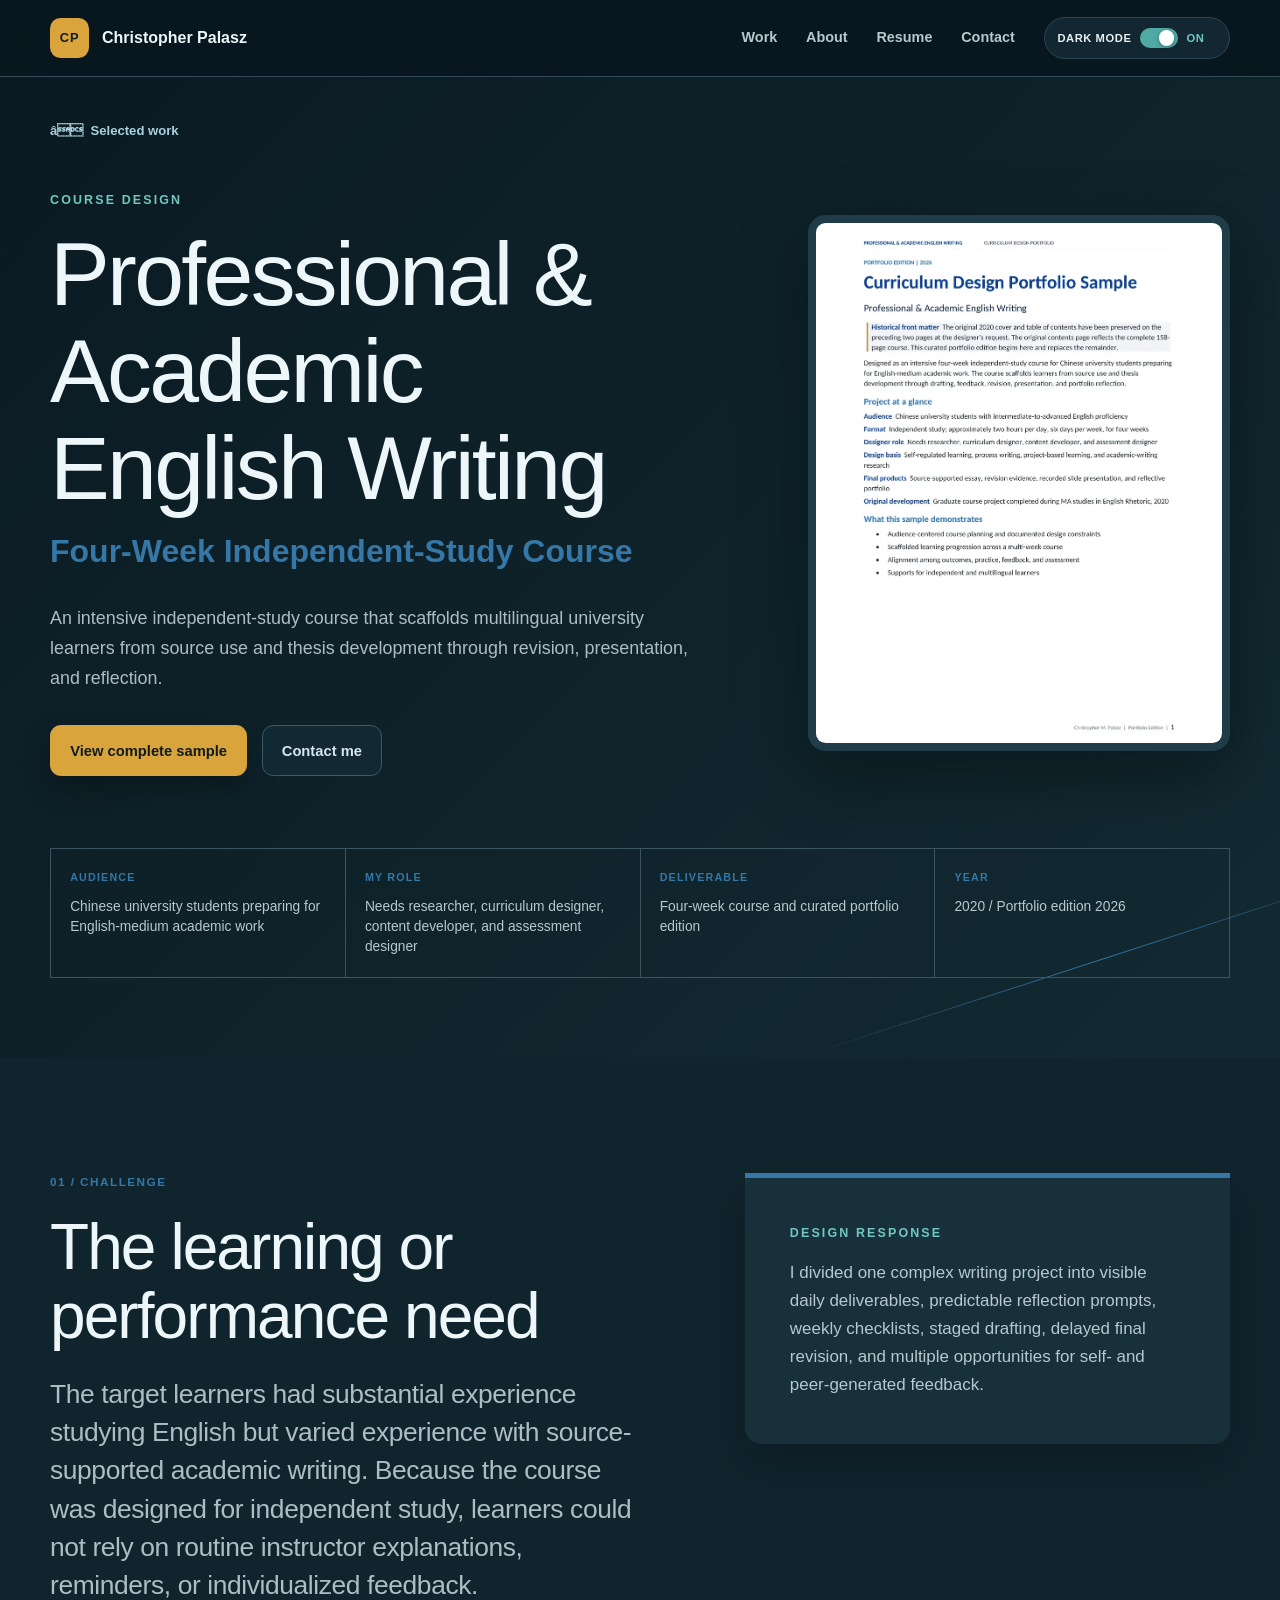
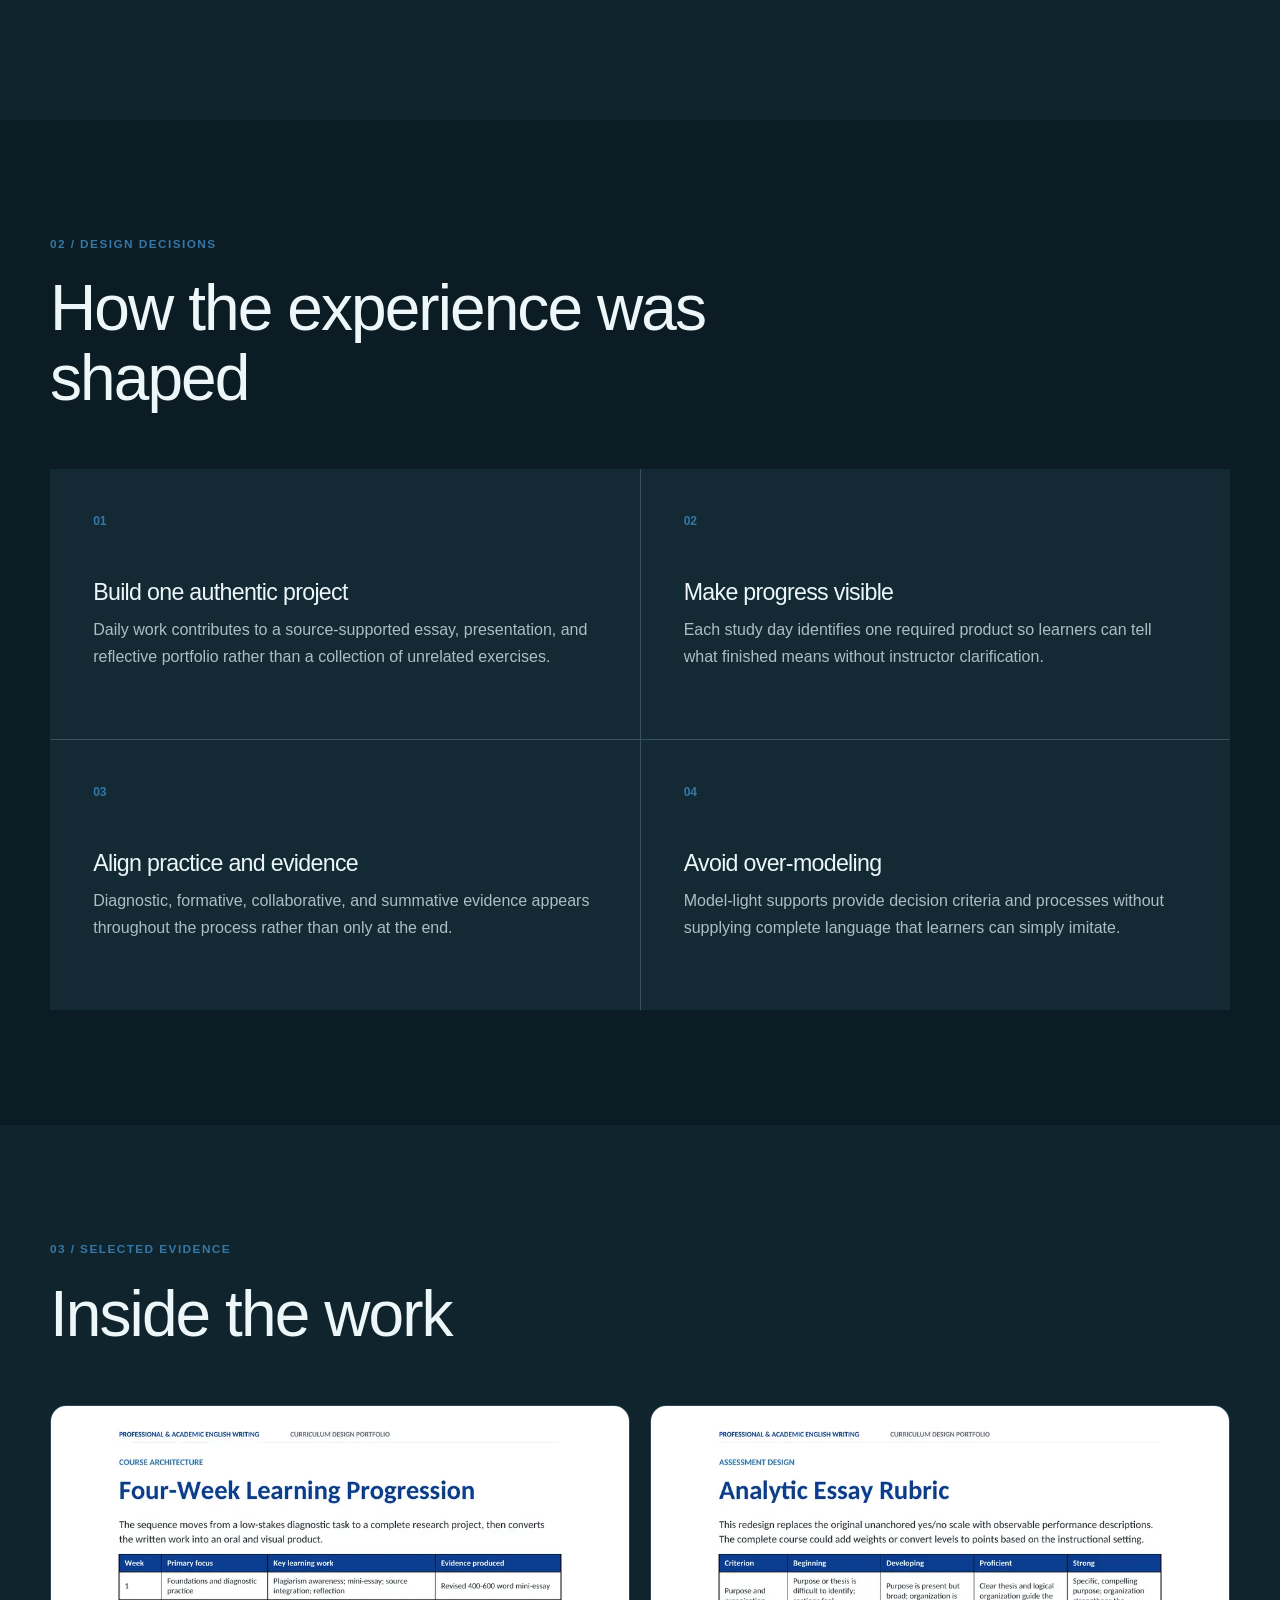
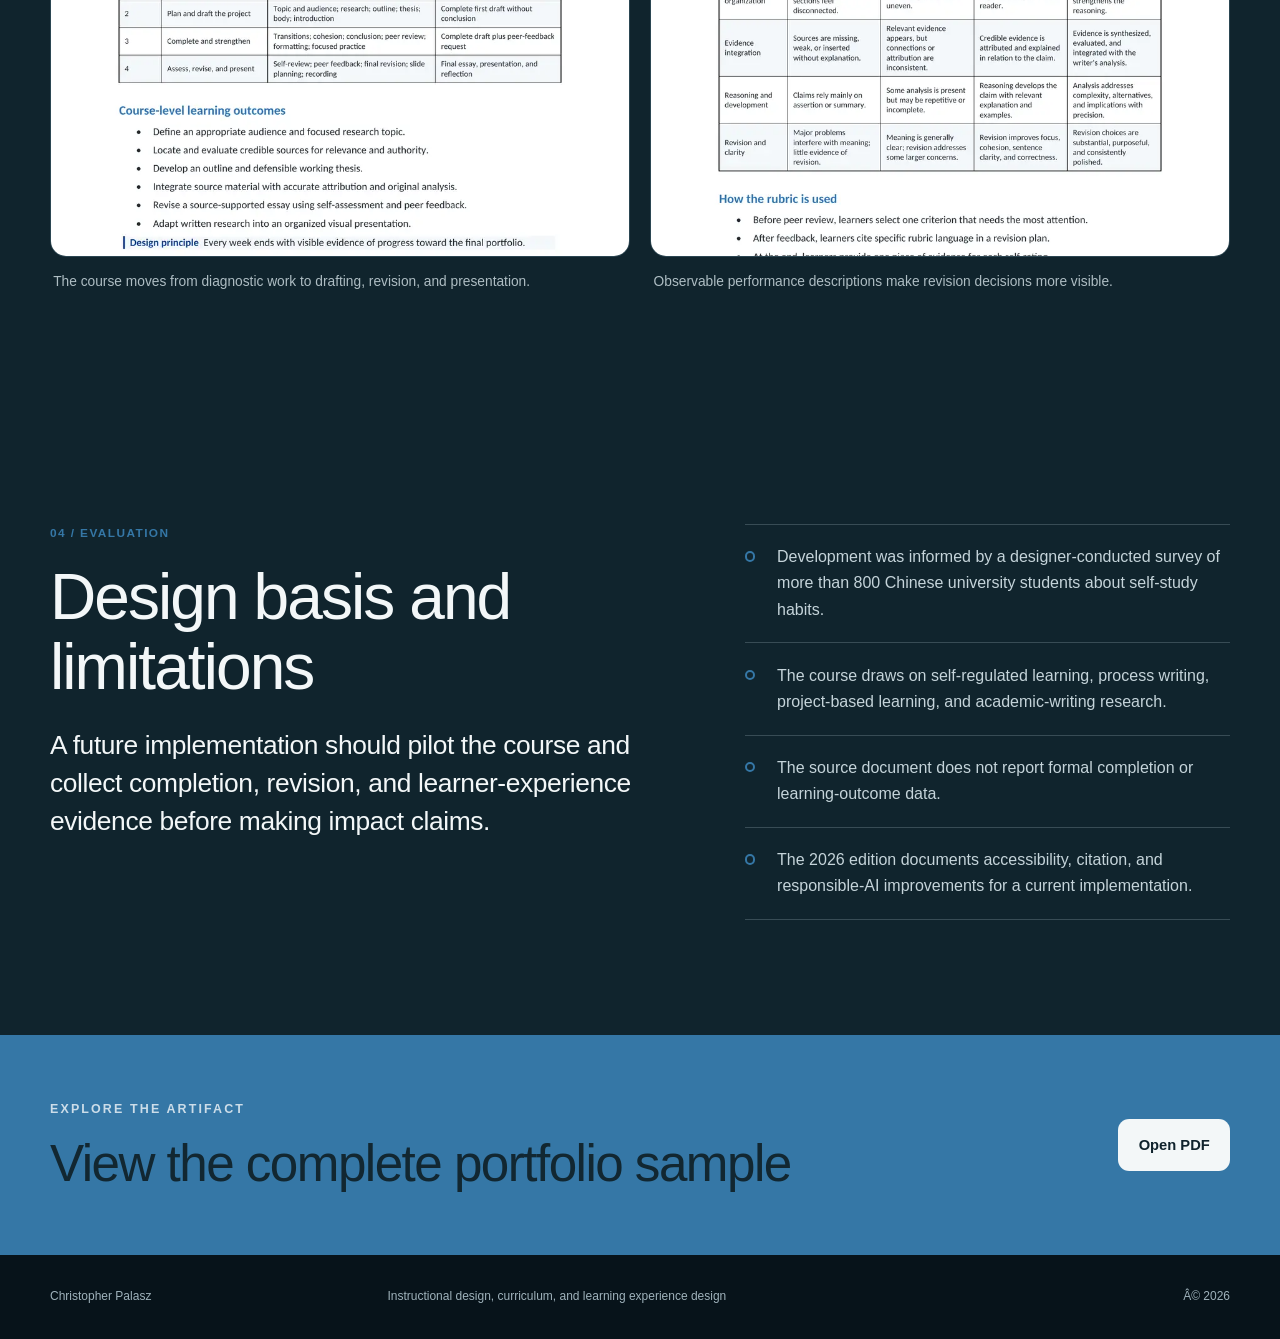
==== commit 71d7a2b4: "Copy portfolio into GitHub Pages" ====
--- a/projects/academic-writing-course/index.html
+++ b/projects/academic-writing-course/index.html
@@ -1,3 +1,3 @@
 <!DOCTYPE html>
-<html lang="en"><head><meta charset="utf-8"/><meta content="width=device-width, initial-scale=1" name="viewport"/><link as="image" fetchpriority="high" imagesrcset="/images/projects/academic-writing/overview.webp 640w, /images/projects/academic-writing/overview.webp 750w, /images/projects/academic-writing/overview.webp 828w, /images/projects/academic-writing/overview.webp 1080w, /images/projects/academic-writing/overview.webp 1200w" rel="preload"/><link data-precedence="vite-rsc/importer-resources" data-rsc-css-href="/assets/index-KbbHibP3.css" href="/assets/index-KbbHibP3.css" rel="stylesheet"/><link crossorigin="" href="/assets/layout-segment-context-DPeCEgzd.js" rel="modulepreload"/><link crossorigin="" href="/assets/rolldown-runtime-S-ySWqyJ.js" rel="modulepreload"/><link crossorigin="" href="/assets/index-D9QmnwrU.js" rel="modulepreload"/><link crossorigin="" href="/assets/framework-XU8gKkFC.js" rel="modulepreload"/><link crossorigin="" href="/assets/link-XkVvF-s2.js" rel="modulepreload"/><link crossorigin="" href="/assets/query-D2V9OaoK.js" rel="modulepreload"/><link crossorigin="" href="/assets/image-DxprlA4e.js" rel="modulepreload"/><title>Professional &amp; Academic English Writing | Christopher Palasz</title><meta content="An intensive independent-study course that scaffolds multilingual university learners from source use and thesis development through revision, presentation, and reflection." name="description"/><meta content="Christopher Palasz,instructional designer,learning experience designer,curriculum designer,instructional design portfolio" name="keywords"/><meta content="Christopher Palasz" name="author"/><meta content="Professional &amp; Academic English Writing | Christopher Palasz" property="og:title"/><meta content="An intensive independent-study course that scaffolds multilingual university learners from source use and thesis development through revision, presentation, and reflection." property="og:description"/><meta content="summary" name="twitter:card"/><meta content="Professional &amp; Academic English Writing | Christopher Palasz" name="twitter:title"/><meta content="An intensive independent-study course that scaffolds multilingual university learners from source use and thesis development through revision, presentation, and reflection." name="twitter:description"/><link href="/_external/chrispalasz.github.io/favicon.svg" rel="shortcut icon"/><link href="/_external/chrispalasz.github.io/favicon.svg" rel="icon"/><script>self.__VINEXT_RSC_PARAMS__={"slug":"academic-writing-course"}</script><script>self.__VINEXT_RSC_NAV__={"pathname":"/projects/academic-writing-course/","searchParams":[]}</script><link href="/assets/index-D9QmnwrU.js" rel="modulepreload"/>
-</head><body class="antialiased"><header class="site-header"><div class="site-shell header-inner"><a aria-label="Christopher Palasz home" class="wordmark" href="/"><span aria-hidden="true" class="wordmark-mark">CP</span><span class="wordmark-name">Christopher Palasz</span></a><nav aria-label="Primary navigation" class="primary-nav"><a href="/">Work</a><a href="/">About</a><a href="/">Resume</a><a href="/">Contact</a></nav></div></header><main class="case-study accent-blue"><section class="case-hero"><div class="site-shell"><a class="back-link" href="/"><span aria-hidden="true">â</span> Selected work</a><div class="case-hero-grid"><div><p class="eyebrow">Course design</p><h1>Professional &amp; Academic English Writing</h1><p class="case-subtitle">Four-Week Independent-Study Course</p><p class="case-summary">An intensive independent-study course that scaffolds multilingual university learners from source use and thesis development through revision, presentation, and reflection.</p><div class="button-row"><a class="button button-primary" href="/documents/academic-writing-course.pdf" rel="noreferrer" target="_blank">View complete sample</a><a class="button button-secondary" href="/">Contact me</a></div></div><div class="case-cover"><img alt="Academic Writing curriculum design portfolio overview page" data-nimg="1" decoding="async" fetchpriority="high" height="1200" loading="eager" src="/images/projects/academic-writing/overview.webp" srcset="/images/projects/academic-writing/overview.webp 640w, /images/projects/academic-writing/overview.webp 750w, /images/projects/academic-writing/overview.webp 828w, /images/projects/academic-writing/overview.webp 1080w, /images/projects/academic-writing/overview.webp 1200w" width="927"/></div></div><dl class="case-facts"><div><dt>Audience</dt><dd>Chinese university students preparing for English-medium academic work</dd></div><div><dt>My role</dt><dd>Needs researcher, curriculum designer, content developer, and assessment designer</dd></div><div><dt>Deliverable</dt><dd>Four-week course and curated portfolio edition</dd></div><div><dt>Year</dt><dd>2020 / Portfolio edition 2026</dd></div></dl></div></section><section class="case-section"><div class="site-shell case-two-column"><div><p class="section-number">01 / Challenge</p><h2>The learning or performance need</h2><p class="large-copy">The target learners had substantial experience studying English but varied experience with source-supported academic writing. Because the course was designed for independent study, learners could not rely on routine instructor explanations, reminders, or individualized feedback.</p></div><aside class="response-card"><p class="eyebrow">Design response</p><p>I divided one complex writing project into visible daily deliverables, predictable reflection prompts, weekly checklists, staged drafting, delayed final revision, and multiple opportunities for self- and peer-generated feedback.</p></aside></div></section><section class="case-section case-section-tint"><div class="site-shell"><div class="case-section-heading"><p class="section-number">02 / Design decisions</p><h2>How the experience was shaped</h2></div><div class="decision-grid"><article><span>01</span><h3>Build one authentic project</h3><p>Daily work contributes to a source-supported essay, presentation, and reflective portfolio rather than a collection of unrelated exercises.</p></article><article><span>02</span><h3>Make progress visible</h3><p>Each study day identifies one required product so learners can tell what finished means without instructor clarification.</p></article><article><span>03</span><h3>Align practice and evidence</h3><p>Diagnostic, formative, collaborative, and summative evidence appears throughout the process rather than only at the end.</p></article><article><span>04</span><h3>Avoid over-modeling</h3><p>Model-light supports provide decision criteria and processes without supplying complete language that learners can simply imitate.</p></article></div></div></section><section class="case-section"><div class="site-shell"><div class="case-section-heading"><p class="section-number">03 / Selected evidence</p><h2>Inside the work</h2></div><div class="gallery-grid"><figure><div class="gallery-image"><img alt="Four-week academic writing course progression table" data-nimg="1" decoding="async" height="1200" loading="lazy" src="/images/projects/academic-writing/progression.webp" srcset="/images/projects/academic-writing/progression.webp 640w, /images/projects/academic-writing/progression.webp 750w, /images/projects/academic-writing/progression.webp 828w, /images/projects/academic-writing/progression.webp 1080w, /images/projects/academic-writing/progression.webp 1200w" width="927"/></div><figcaption>The course moves from diagnostic work to drafting, revision, and presentation.</figcaption></figure><figure><div class="gallery-image"><img alt="Analytic essay rubric with observable performance descriptions" data-nimg="1" decoding="async" height="1200" loading="lazy" src="/images/projects/academic-writing/rubric.webp" srcset="/images/projects/academic-writing/rubric.webp 640w, /images/projects/academic-writing/rubric.webp 750w, /images/projects/academic-writing/rubric.webp 828w, /images/projects/academic-writing/rubric.webp 1080w, /images/projects/academic-writing/rubric.webp 1200w" width="927"/></div><figcaption>Observable performance descriptions make revision decisions more visible.</figcaption></figure></div></div></section><section class="case-section evidence-section"><div class="site-shell case-two-column evidence-grid"><div><p class="section-number">04 / Evaluation</p><h2>Design basis and limitations</h2><p class="large-copy">A future implementation should pilot the course and collect completion, revision, and learner-experience evidence before making impact claims.</p></div><ul class="evidence-list"><li>Development was informed by a designer-conducted survey of more than 800 Chinese university students about self-study habits.</li><li>The course draws on self-regulated learning, process writing, project-based learning, and academic-writing research.</li><li>The source document does not report formal completion or learning-outcome data.</li><li>The 2026 edition documents accessibility, citation, and responsible-AI improvements for a current implementation.</li></ul></div></section><section class="case-cta"><div class="site-shell"><div><p class="eyebrow">Explore the artifact</p><h2>View the complete portfolio sample</h2></div><a class="button button-light" href="/documents/academic-writing-course.pdf" rel="noreferrer" target="_blank">Open PDF</a></div></section></main><footer class="site-footer"><div class="site-shell footer-inner"><p>Christopher Palasz</p><p>Instructional design, curriculum, and learning experience design</p><p>Â© 2026</p></div></footer><script id="_R_">import("/assets/index-D9QmnwrU.js")</script><script>(function(){function c(){var b=a.contentDocument||(a.contentWindow&&a.contentWindow.document);if(b){var d=b.createElement('script');d.innerHTML="window.__CF$cv$params={r:'a303d3a65badd12a',t:'MTc4NzU4OTkxOQ=='};var a=document.createElement('script');a.src='/cdn-cgi/challenge-platform/scripts/jsd/main.js';document.getElementsByTagName('head')[0].appendChild(a);";b.getElementsByTagName('head')[0].appendChild(d)}}if(document.body){var a=document.createElement('iframe');a.height=1;a.width=1;a.style.position='absolute';a.style.top=0;a.style.left=0;a.style.border='none';a.style.visibility='hidden';document.body.appendChild(a);if('loading'!==document.readyState)c();else if(window.addEventListener)document.addEventListener('DOMContentLoaded',c);else{var e=document.onreadystatechange||function(){};document.onreadystatechange=function(b){e(b);'loading'!==document.readyState&&(document.onreadystatechange=e,c())}}}})();</script></body></html><script>self.__VINEXT_RSC_CHUNKS__=self.__VINEXT_RSC_CHUNKS__||[];self.__VINEXT_RSC_CHUNKS__.push("2:I[\"8c0f216c4604\",[],\"Children\",1]\n3:I[\"15c18cfaeeff\",[],\"LayoutSegmentProvider\",1]\n4:I[\"8c0f216c4604\",[],\"Slot\",1]\n5:I[\"593f344dc510\",[],\"NotFoundBoundary\",1]\n6:I[\"c2747888630f\",[],\"default\",1]\n:HL[\"/assets/index-KbbHibP3.css\",\"style\"]\n")</script><script>self.__VINEXT_RSC_CHUNKS__=self.__VINEXT_RSC_CHUNKS__||[];self.__VINEXT_RSC_CHUNKS__.push("0:{\"__route\":\"route:/projects/academic-writing-course/\",\"__interceptionContext\":null,\"__layoutIds\":[\"layout:/\"],\"__rootLayout\":\"/\",\"page:/projects/academic-writing-course/\":\"$L1\",\"layout:/\":[[[[\"$\",\"link\",\"css:/assets/index-KbbHibP3.css\",{\"rel\":\"stylesheet\",\"precedence\":\"vite-rsc/importer-resources\",\"href\":\"/assets/index-KbbHibP3.css\",\"data-rsc-css-href\":\"/assets/index-KbbHibP3.css\"}],\"$undefined\"],[\"$\",\"html\",null,{\"lang\":\"en\",\"children\":[\"$\",\"body\",null,{\"className\":\"antialiased\",\"children\":[\"$\",\"$L2\",null,{}]}]}]],null],\"route:/projects/academic-writing-course/\":[[[\"$\",\"meta\",null,{\"charSet\":\"utf-8\"}],[[\"$\",\"title\",\"0\",{\"children\":\"Professional \u0026 Academic English Writing | Christopher Palasz\"}],[\"$\",\"meta\",\"1\",{\"name\":\"description\",\"content\":\"An intensive independent-study course that scaffolds multilingual university learners from source use and thesis development through revision, presentation, and reflection.\"}],[\"$\",\"meta\",\"2\",{\"name\":\"keywords\",\"content\":\"Christopher Palasz,instructional designer,learning experience designer,curriculum designer,instructional design portfolio\"}],[\"$\",\"meta\",\"3\",{\"name\":\"author\",\"content\":\"Christopher Palasz\"}],[\"$\",\"meta\",\"4\",{\"property\":\"og:title\",\"content\":\"Professional \u0026 Academic English Writing | Christopher Palasz\"}],[\"$\",\"meta\",\"5\",{\"property\":\"og:description\",\"content\":\"An intensive independent-study course that scaffolds multilingual university learners from source use and thesis development through revision, presentation, and reflection.\"}],[\"$\",\"meta\",\"6\",{\"name\":\"twitter:card\",\"content\":\"summary\"}],[\"$\",\"meta\",\"7\",{\"name\":\"twitter:title\",\"content\":\"Professional \u0026 Academic English Writing | Christopher Palasz\"}],[\"$\",\"meta\",\"8\",{\"name\":\"twitter:description\",\"content\":\"An intensive independent-study course that scaffolds multilingual university learners from source use and thesis development through revision, presentation, and reflection.\"}],[\"$\",\"link\",\"9\",{\"rel\":\"shortcut icon\",\"href\":\"https://chrispalasz.github.io/favicon.svg\"}],[\"$\",\"link\",\"10\",{\"rel\":\"icon\",\"href\":\"https://chrispalasz.github.io/favicon.svg\"}]],[[\"$\",\"meta\",\"0\",{\"name\":\"viewport\",\"content\":\"width=device-width, initial-scale=1\"}]]],[\"$\",\"$L3\",null,{\"segmentMap\":{\"children\":[\"projects\",\"academic-writing-course\"]},\"children\":[\"$\",\"$L4\",null,{\"id\":\"layout:/\",\"parallelSlots\":\"$undefined\",\"children\":[\"$\",\"$L5\",null,{\"resetKey\":\"projects\",\"fallback\":[[\"$\",\"header\",null,{\"className\":\"site-header\",\"children\":[\"$\",\"div\",null,{\"className\":\"site-shell header-inner\",\"children\":[[\"$\",\"$L6\",null,{\"className\":\"wordmark\",\"href\":\"/\",\"aria-label\":\"Christopher Palasz home\",\"children\":[[\"$\",\"span\",null,{\"className\":\"wordmark-mark\",\"aria-hidden\":\"true\",\"children\":\"CP\"}],[\"$\",\"span\",null,{\"className\":\"wordmark-name\",\"children\":\"Christopher Palasz\"}]]}],[\"$\",\"nav\",null,{\"className\":\"primary-nav\",\"aria-label\":\"Primary navigation\",\"children\":[[\"$\",\"$L6\",null,{\"href\":\"/#work\",\"children\":\"Work\"}],[\"$\",\"$L6\",null,{\"href\":\"/#about\",\"children\":\"About\"}],[\"$\",\"$L6\",null,{\"href\":\"/#resume\",\"children\":\"Resume\"}],[\"$\",\"$L6\",null,{\"href\":\"/#contact\",\"children\":\"Contact\"}]]}]]}]}],[\"$\",\"main\",null,{\"className\":\"not-found site-shell\",\"children\":[[\"$\",\"p\",null,{\"className\":\"eyebrow\",\"children\":\"Page not found\"}],[\"$\",\"h1\",null,{\"children\":\"This page is not part of the portfolio.\"}],[\"$\",\"$L6\",null,{\"className\":\"button button-primary\",\"href\":\"/\",\"children\":\"Return home\"}]]}]],\"children\":[\"$\",\"$L5\",null,{\"resetKey\":\"[\\\"projects\\\",\\\"slug|academic-writing-course|d\\\"]\",\"fallback\":[[\"$\",\"header\",null,{\"className\":\"site-header\",\"children\":[\"$\",\"div\",null,{\"className\":\"site-shell header-inner\",\"children\":[[\"$\",\"$L6\",null,{\"className\":\"wordmark\",\"href\":\"/\",\"aria-label\":\"Christopher Palasz home\",\"children\":[[\"$\",\"span\",null,{\"className\":\"wordmark-mark\",\"aria-hidden\":\"true\",\"children\":\"CP\"}],[\"$\",\"span\",null,{\"className\":\"wordmark-name\",\"children\":\"Christopher Palasz\"}]]}],[\"$\",\"nav\",null,{\"className\":\"primary-nav\",\"aria-label\":\"Primary navigation\",\"children\":[[\"$\",\"$L6\",null,{\"href\":\"/#work\",\"children\":\"Work\"}],[\"$\",\"$L6\",null,{\"href\":\"/#about\",\"children\":\"About\"}],[\"$\",\"$L6\",null,{\"href\":\"/#resume\",\"children\":\"Resume\"}],[\"$\",\"$L6\",null,{\"href\":\"/#contact\",\"children\":\"Contact\"}]]}]]}]}],[\"$\",\"main\",null,{\"className\":\"not-found site-shell\",\"children\":[[\"$\",\"p\",null,{\"className\":\"eyebrow\",\"children\":\"Page not found\"}],[\"$\",\"h1\",null,{\"children\":\"This page is not part of the portfolio.\"}],\"$L7\"]}]],\"children\":\"$L8\"}]}]}]}]],\"__layoutFlags\":{\"layout:/\":\"s\"},\"__artifactCompatibility\":{\"schemaVersion\":1,\"graphVersion\":\"app-route-graph:1qwkg0fwiimno\",\"deploymentVersion\":\"a9af338e-a97c-4933-8ece-7e11bddc8c20\",\"appElementsSchemaVersion\":1,\"rscPayloadSchemaVersion\":1,\"rootBoundaryId\":\"/\",\"renderEpoch\":null}}\n")</script><script>self.__VINEXT_RSC_CHUNKS__=self.__VINEXT_RSC_CHUNKS__||[];self.__VINEXT_RSC_CHUNKS__.push("9:I[\"593f344dc510\",[],\"RedirectBoundary\",1]\n7:[\"$\",\"$L6\",null,{\"className\":\"button button-primary\",\"href\":\"/\",\"children\":\"Return home\"}]\n8:[\"$\",\"$L9\",null,{\"children\":[\"$\",\"$L3\",null,{\"segmentMap\":{\"children\":[]},\"children\":[\"$\",\"$L4\",null,{\"id\":\"page:/projects/academic-writing-course/\"}]}]}]\n")</script><script>self.__VINEXT_RSC_CHUNKS__=self.__VINEXT_RSC_CHUNKS__||[];self.__VINEXT_RSC_CHUNKS__.push("a:I[\"9fb86276be8f\",[],\"default\",1]\n")</script><script>self.__VINEXT_RSC_CHUNKS__=self.__VINEXT_RSC_CHUNKS__||[];self.__VINEXT_RSC_CHUNKS__.push("1:[[\"$\",\"header\",null,{\"className\":\"site-header\",\"children\":[\"$\",\"div\",null,{\"className\":\"site-shell header-inner\",\"children\":[[\"$\",\"$L6\",null,{\"className\":\"wordmark\",\"href\":\"/\",\"aria-label\":\"Christopher Palasz home\",\"children\":[[\"$\",\"span\",null,{\"className\":\"wordmark-mark\",\"aria-hidden\":\"true\",\"children\":\"CP\"}],[\"$\",\"span\",null,{\"className\":\"wordmark-name\",\"children\":\"Christopher Palasz\"}]]}],[\"$\",\"nav\",null,{\"className\":\"primary-nav\",\"aria-label\":\"Primary navigation\",\"children\":[[\"$\",\"$L6\",null,{\"href\":\"/#work\",\"children\":\"Work\"}],[\"$\",\"$L6\",null,{\"href\":\"/#about\",\"children\":\"About\"}],[\"$\",\"$L6\",null,{\"href\":\"/#resume\",\"children\":\"Resume\"}],[\"$\",\"$L6\",null,{\"href\":\"/#contact\",\"children\":\"Contact\"}]]}]]}]}],[\"$\",\"main\",null,{\"className\":\"case-study accent-blue\",\"children\":[[\"$\",\"section\",null,{\"className\":\"case-hero\",\"children\":[\"$\",\"div\",null,{\"className\":\"site-shell\",\"children\":[[\"$\",\"$L6\",null,{\"className\":\"back-link\",\"href\":\"/#work\",\"children\":[[\"$\",\"span\",null,{\"aria-hidden\":\"true\",\"children\":\"â\"}],\" Selected work\"]}],[\"$\",\"div\",null,{\"className\":\"case-hero-grid\",\"children\":[[\"$\",\"div\",null,{\"children\":[[\"$\",\"p\",null,{\"className\":\"eyebrow\",\"children\":\"Course design\"}],[\"$\",\"h1\",null,{\"children\":\"Professional \u0026 Academic English Writing\"}],[\"$\",\"p\",null,{\"className\":\"case-subtitle\",\"children\":\"Four-Week Independent-Study Course\"}],[\"$\",\"p\",null,{\"className\":\"case-summary\",\"children\":\"An intensive independent-study course that scaffolds multilingual university learners from source use and thesis development through revision, presentation, and reflection.\"}],[\"$\",\"div\",null,{\"className\":\"button-row\",\"children\":[[\"$\",\"a\",null,{\"className\":\"button button-primary\",\"href\":\"/documents/academic-writing-course.pdf\",\"target\":\"_blank\",\"rel\":\"noreferrer\",\"children\":\"View complete sample\"}],[\"$\",\"$L6\",null,{\"className\":\"button button-secondary\",\"href\":\"/#contact\",\"children\":\"Contact me\"}]]}]]}],[\"$\",\"div\",null,{\"className\":\"case-cover\",\"children\":[\"$\",\"$La\",null,{\"src\":\"/images/projects/academic-writing/overview.webp\",\"alt\":\"Academic Writing curriculum design portfolio overview page\",\"width\":927,\"height\":1200,\"priority\":true}]}]]}],[\"$\",\"dl\",null,{\"className\":\"case-facts\",\"children\":[[\"$\",\"div\",null,{\"children\":[[\"$\",\"dt\",null,{\"children\":\"Audience\"}],[\"$\",\"dd\",null,{\"children\":\"Chinese university students preparing for English-medium academic work\"}]]}],[\"$\",\"div\",null,{\"children\":[[\"$\",\"dt\",null,{\"children\":\"My role\"}],[\"$\",\"dd\",null,{\"children\":\"Needs researcher, curriculum designer, content developer, and assessment designer\"}]]}],[\"$\",\"div\",null,{\"children\":[[\"$\",\"dt\",null,{\"children\":\"Deliverable\"}],[\"$\",\"dd\",null,{\"children\":\"Four-week course and curated portfolio edition\"}]]}],[\"$\",\"div\",null,{\"children\":[[\"$\",\"dt\",null,{\"children\":\"Year\"}],[\"$\",\"dd\",null,{\"children\":\"2020 / Portfolio edition 2026\"}]]}]]}]]}]}],[\"$\",\"section\",null,{\"className\":\"case-section\",\"children\":[\"$\",\"div\",null,{\"className\":\"site-shell case-two-column\",\"children\":[[\"$\",\"div\",null,{\"children\":[[\"$\",\"p\",null,{\"className\":\"section-number\",\"children\":\"01 / Challenge\"}],[\"$\",\"h2\",null,{\"children\":\"The learning or performance need\"}],[\"$\",\"p\",null,{\"className\":\"large-copy\",\"children\":\"The target learners had substantial experience studying English but varied experience with source-supported academic writing. Because the course was designed for independent study, learners could not rely on routine instructor explanations, reminders, or individualized feedback.\"}]]}],[\"$\",\"aside\",null,{\"className\":\"response-card\",\"children\":[[\"$\",\"p\",null,{\"className\":\"eyebrow\",\"children\":\"Design response\"}],[\"$\",\"p\",null,{\"children\":\"I divided one complex writing project into visible daily deliverables, predictable reflection prompts, weekly checklists, staged drafting, delayed final revision, and multiple opportunities for self- and peer-generated feedback.\"}]]}]]}]}],[\"$\",\"section\",null,{\"className\":\"case-section case-section-tint\",\"children\":[\"$\",\"div\",null,{\"className\":\"site-shell\",\"children\":[[\"$\",\"div\",null,{\"className\":\"case-section-heading\",\"children\":[[\"$\",\"p\",null,{\"className\":\"section-number\",\"children\":\"02 / Design decisions\"}],[\"$\",\"h2\",null,{\"children\":\"How the experience was shaped\"}]]}],[\"$\",\"div\",null,{\"className\":\"decision-grid\",\"children\":[[\"$\",\"article\",\"Build one authentic project\",{\"children\":[[\"$\",\"span\",null,{\"children\":\"01\"}],[\"$\",\"h3\",null,{\"children\":\"Build one authentic project\"}],[\"$\",\"p\",null,{\"children\":\"Daily work contributes to a source-supported essay, presentation, and reflective portfolio rather than a collection of unrelated exercises.\"}]]}],\"$Lb\",\"$Lc\",\"$Ld\"]}]]}]}],\"$Le\",\"$Lf\",\"$L10\"]}],\"$L11\"]\n")</script><script>self.__VINEXT_RSC_CHUNKS__=self.__VINEXT_RSC_CHUNKS__||[];self.__VINEXT_RSC_CHUNKS__.push("b:[\"$\",\"article\",\"Make progress visible\",{\"children\":[[\"$\",\"span\",null,{\"children\":\"02\"}],[\"$\",\"h3\",null,{\"children\":\"Make progress visible\"}],[\"$\",\"p\",null,{\"children\":\"Each study day identifies one required product so learners can tell what finished means without instructor clarification.\"}]]}]\nc:[\"$\",\"article\",\"Align practice and evidence\",{\"children\":[[\"$\",\"span\",null,{\"children\":\"03\"}],[\"$\",\"h3\",null,{\"children\":\"Align practice and evidence\"}],[\"$\",\"p\",null,{\"children\":\"Diagnostic, formative, collaborative, and summative evidence appears throughout the process rather than only at the end.\"}]]}]\nd:[\"$\",\"article\",\"Avoid over-modeling\",{\"children\":[[\"$\",\"span\",null,{\"children\":\"04\"}],[\"$\",\"h3\",null,{\"children\":\"Avoid over-modeling\"}],[\"$\",\"p\",null,{\"children\":\"Model-light supports provide decision criteria and processes without supplying complete language that learners can simply imitate.\"}]]}]\n")</script><script>self.__VINEXT_RSC_CHUNKS__=self.__VINEXT_RSC_CHUNKS__||[];self.__VINEXT_RSC_CHUNKS__.push("e:[\"$\",\"section\",null,{\"className\":\"case-section\",\"children\":[\"$\",\"div\",null,{\"className\":\"site-shell\",\"children\":[[\"$\",\"div\",null,{\"className\":\"case-section-heading\",\"children\":[[\"$\",\"p\",null,{\"className\":\"section-number\",\"children\":\"03 / Selected evidence\"}],[\"$\",\"h2\",null,{\"children\":\"Inside the work\"}]]}],[\"$\",\"div\",null,{\"className\":\"gallery-grid\",\"children\":[[\"$\",\"figure\",\"/images/projects/academic-writing/progression.webp\",{\"children\":[[\"$\",\"div\",null,{\"className\":\"gallery-image\",\"children\":[\"$\",\"$La\",null,{\"src\":\"/images/projects/academic-writing/progression.webp\",\"alt\":\"Four-week academic writing course progression table\",\"width\":927,\"height\":1200}]}],[\"$\",\"figcaption\",null,{\"children\":\"The course moves from diagnostic work to drafting, revision, and presentation.\"}]]}],[\"$\",\"figure\",\"/images/projects/academic-writing/rubric.webp\",{\"children\":[[\"$\",\"div\",null,{\"className\":\"gallery-image\",\"children\":[\"$\",\"$La\",null,{\"src\":\"/images/projects/academic-writing/rubric.webp\",\"alt\":\"Analytic essay rubric with observable performance descriptions\",\"width\":927,\"height\":1200}]}],[\"$\",\"figcaption\",null,{\"children\":\"Observable performance descriptions make revision decisions more visible.\"}]]}]]}]]}]}]\nf:[\"$\",\"section\",null,{\"className\":\"case-section evidence-section\",\"children\":[\"$\",\"div\",null,{\"className\":\"site-shell case-two-column evidence-grid\",\"children\":[[\"$\",\"div\",null,{\"children\":[[\"$\",\"p\",null,{\"className\":\"section-number\",\"children\":\"04 / Evaluation\"}],[\"$\",\"h2\",null,{\"children\":\"Design basis and limitations\"}],[\"$\",\"p\",null,{\"className\":\"large-copy\",\"children\":\"A future implementation should pilot the course and collect completion, revision, and learner-experience evidence before making impact claims.\"}]]}],[\"$\",\"ul\",null,{\"className\":\"evidence-list\",\"children\":[[\"$\",\"li\",\"Development was informed by a designer-conducted survey of more than 800 Chinese university students about self-study habits.\",{\"children\":\"Development was informed by a designer-conducted survey of more than 800 Chinese university students about self-study habits.\"}],[\"$\",\"li\",\"The course draws on self-regulated learning, process writing, project-based learning, and academic-writing research.\",{\"children\":\"The course draws on self-regulated learning, process writing, project-based learning, and academic-writing research.\"}],[\"$\",\"li\",\"The source document does not report formal completion or learning-outcome data.\",{\"children\":\"The source document does not report formal completion or learning-outcome data.\"}],[\"$\",\"li\",\"The 2026 edition documents accessibility, citation, and responsible-AI improvements for a current implementation.\",{\"children\":\"The 2026 edition documents accessibility, citation, and responsible-AI improvements for a current implementation.\"}]]}]]}]}]\n")</script><script>self.__VINEXT_RSC_CHUNKS__=self.__VINEXT_RSC_CHUNKS__||[];self.__VINEXT_RSC_CHUNKS__.push("10:[\"$\",\"section\",null,{\"className\":\"case-cta\",\"children\":[\"$\",\"div\",null,{\"className\":\"site-shell\",\"children\":[[\"$\",\"div\",null,{\"children\":[[\"$\",\"p\",null,{\"className\":\"eyebrow\",\"children\":\"Explore the artifact\"}],[\"$\",\"h2\",null,{\"children\":\"View the complete portfolio sample\"}]]}],[\"$\",\"a\",null,{\"className\":\"button button-light\",\"href\":\"/documents/academic-writing-course.pdf\",\"target\":\"_blank\",\"rel\":\"noreferrer\",\"children\":\"Open PDF\"}]]}]}]\n11:[\"$\",\"footer\",null,{\"className\":\"site-footer\",\"children\":[\"$\",\"div\",null,{\"className\":\"site-shell footer-inner\",\"children\":[[\"$\",\"p\",null,{\"children\":\"Christopher Palasz\"}],[\"$\",\"p\",null,{\"children\":\"Instructional design, curriculum, and learning experience design\"}],[\"$\",\"p\",null,{\"children\":\"Â© 2026\"}]]}]}]\n")</script><script>self.__VINEXT_RSC_DONE__=true</script>+<html data-theme="dark" lang="en"><head><meta charset="utf-8"/><meta content="width=device-width, initial-scale=1" name="viewport"/><link as="image" fetchpriority="high" imagesrcset="/images/projects/academic-writing/overview.webp 640w, /images/projects/academic-writing/overview.webp 750w, /images/projects/academic-writing/overview.webp 828w, /images/projects/academic-writing/overview.webp 1080w, /images/projects/academic-writing/overview.webp 1200w" rel="preload"/><link data-precedence="vite-rsc/importer-resources" data-rsc-css-href="/assets/index-CARy-2oT.css" href="/assets/index-CARy-2oT.css" rel="stylesheet"/><link crossorigin="" href="/assets/layout-segment-context-ZhcMFdEP.js" rel="modulepreload"/><link crossorigin="" href="/assets/rolldown-runtime-S-ySWqyJ.js" rel="modulepreload"/><link crossorigin="" href="/assets/index-DOAQz-7e.js" rel="modulepreload"/><link crossorigin="" href="/assets/framework-DjPHiq1u.js" rel="modulepreload"/><link crossorigin="" href="/assets/link-yKDrPmLM.js" rel="modulepreload"/><link crossorigin="" href="/assets/query-DZOG5WwV.js" rel="modulepreload"/><link crossorigin="" href="/assets/ThemeToggle-CHzSy9yh.js" rel="modulepreload"/><link crossorigin="" href="/assets/image-_bG3bnXV.js" rel="modulepreload"/><title>Professional &amp; Academic English Writing | Christopher Palasz</title><meta content="An intensive independent-study course that scaffolds multilingual university learners from source use and thesis development through revision, presentation, and reflection." name="description"/><meta content="Christopher Palasz,instructional designer,learning experience designer,curriculum designer,instructional design portfolio" name="keywords"/><meta content="Christopher Palasz" name="author"/><meta content="Professional &amp; Academic English Writing | Christopher Palasz" property="og:title"/><meta content="An intensive independent-study course that scaffolds multilingual university learners from source use and thesis development through revision, presentation, and reflection." property="og:description"/><meta content="summary" name="twitter:card"/><meta content="Professional &amp; Academic English Writing | Christopher Palasz" name="twitter:title"/><meta content="An intensive independent-study course that scaffolds multilingual university learners from source use and thesis development through revision, presentation, and reflection." name="twitter:description"/><link href="/_external/chrispalasz.github.io/favicon.svg" rel="shortcut icon"/><link href="/_external/chrispalasz.github.io/favicon.svg" rel="icon"/><script>(function(){try{var t=localStorage.getItem('portfolio-theme');if(t==='light'||t==='dark'){document.documentElement.dataset.theme=t;document.documentElement.style.colorScheme=t}else{document.documentElement.dataset.theme='dark';document.documentElement.style.colorScheme='dark'}}catch(e){document.documentElement.dataset.theme='dark';document.documentElement.style.colorScheme='dark'}})();</script><script>self.__VINEXT_RSC_PARAMS__={"slug":"academic-writing-course"}</script><script>self.__VINEXT_RSC_NAV__={"pathname":"/projects/academic-writing-course/","searchParams":[]}</script><link href="/assets/index-DOAQz-7e.js" rel="modulepreload"/>
+</head><body class="antialiased"><header class="site-header"><div class="site-shell header-inner"><a aria-label="Christopher Palasz home" class="wordmark" href="/"><span aria-hidden="true" class="wordmark-mark">CP</span><span class="wordmark-name">Christopher Palasz</span></a><div class="header-actions"><nav aria-label="Primary navigation" class="primary-nav"><a href="/">Work</a><a href="/">About</a><a href="/">Resume</a><a href="/">Contact</a></nav><button aria-checked="true" aria-label="Dark mode on. Turn off." class="theme-toggle" role="switch" type="button"><span class="theme-label">Dark mode</span><span aria-hidden="true" class="toggle-track"><span class="toggle-thumb"></span></span><span class="theme-state">ON</span></button></div></div></header><main class="case-study accent-blue"><section class="case-hero"><div class="site-shell"><a class="back-link" href="/"><span aria-hidden="true">â</span> Selected work</a><div class="case-hero-grid"><div><p class="eyebrow">Course design</p><h1>Professional &amp; Academic English Writing</h1><p class="case-subtitle">Four-Week Independent-Study Course</p><p class="case-summary">An intensive independent-study course that scaffolds multilingual university learners from source use and thesis development through revision, presentation, and reflection.</p><div class="button-row"><a class="button button-primary" href="/documents/academic-writing-course.pdf" rel="noreferrer" target="_blank">View complete sample</a><a class="button button-secondary" href="/">Contact me</a></div></div><div class="case-cover"><img alt="Academic Writing curriculum design portfolio overview page" data-nimg="1" decoding="async" fetchpriority="high" height="1200" loading="eager" src="/images/projects/academic-writing/overview.webp" srcset="/images/projects/academic-writing/overview.webp 640w, /images/projects/academic-writing/overview.webp 750w, /images/projects/academic-writing/overview.webp 828w, /images/projects/academic-writing/overview.webp 1080w, /images/projects/academic-writing/overview.webp 1200w" width="927"/></div></div><dl class="case-facts"><div><dt>Audience</dt><dd>Chinese university students preparing for English-medium academic work</dd></div><div><dt>My role</dt><dd>Needs researcher, curriculum designer, content developer, and assessment designer</dd></div><div><dt>Deliverable</dt><dd>Four-week course and curated portfolio edition</dd></div><div><dt>Year</dt><dd>2020 / Portfolio edition 2026</dd></div></dl></div></section><section class="case-section"><div class="site-shell case-two-column"><div><p class="section-number">01 / Challenge</p><h2>The learning or performance need</h2><p class="large-copy">The target learners had substantial experience studying English but varied experience with source-supported academic writing. Because the course was designed for independent study, learners could not rely on routine instructor explanations, reminders, or individualized feedback.</p></div><aside class="response-card"><p class="eyebrow">Design response</p><p>I divided one complex writing project into visible daily deliverables, predictable reflection prompts, weekly checklists, staged drafting, delayed final revision, and multiple opportunities for self- and peer-generated feedback.</p></aside></div></section><section class="case-section case-section-tint"><div class="site-shell"><div class="case-section-heading"><p class="section-number">02 / Design decisions</p><h2>How the experience was shaped</h2></div><div class="decision-grid"><article><span>01</span><h3>Build one authentic project</h3><p>Daily work contributes to a source-supported essay, presentation, and reflective portfolio rather than a collection of unrelated exercises.</p></article><article><span>02</span><h3>Make progress visible</h3><p>Each study day identifies one required product so learners can tell what finished means without instructor clarification.</p></article><article><span>03</span><h3>Align practice and evidence</h3><p>Diagnostic, formative, collaborative, and summative evidence appears throughout the process rather than only at the end.</p></article><article><span>04</span><h3>Avoid over-modeling</h3><p>Model-light supports provide decision criteria and processes without supplying complete language that learners can simply imitate.</p></article></div></div></section><section class="case-section"><div class="site-shell"><div class="case-section-heading"><p class="section-number">03 / Selected evidence</p><h2>Inside the work</h2></div><div class="gallery-grid"><figure><div class="gallery-image"><img alt="Four-week academic writing course progression table" data-nimg="1" decoding="async" height="1200" loading="lazy" src="/images/projects/academic-writing/progression.webp" srcset="/images/projects/academic-writing/progression.webp 640w, /images/projects/academic-writing/progression.webp 750w, /images/projects/academic-writing/progression.webp 828w, /images/projects/academic-writing/progression.webp 1080w, /images/projects/academic-writing/progression.webp 1200w" width="927"/></div><figcaption>The course moves from diagnostic work to drafting, revision, and presentation.</figcaption></figure><figure><div class="gallery-image"><img alt="Analytic essay rubric with observable performance descriptions" data-nimg="1" decoding="async" height="1200" loading="lazy" src="/images/projects/academic-writing/rubric.webp" srcset="/images/projects/academic-writing/rubric.webp 640w, /images/projects/academic-writing/rubric.webp 750w, /images/projects/academic-writing/rubric.webp 828w, /images/projects/academic-writing/rubric.webp 1080w, /images/projects/academic-writing/rubric.webp 1200w" width="927"/></div><figcaption>Observable performance descriptions make revision decisions more visible.</figcaption></figure></div></div></section><section class="case-section evidence-section"><div class="site-shell case-two-column evidence-grid"><div><p class="section-number">04 / Evaluation</p><h2>Design basis and limitations</h2><p class="large-copy">A future implementation should pilot the course and collect completion, revision, and learner-experience evidence before making impact claims.</p></div><ul class="evidence-list"><li>Development was informed by a designer-conducted survey of more than 800 Chinese university students about self-study habits.</li><li>The course draws on self-regulated learning, process writing, project-based learning, and academic-writing research.</li><li>The source document does not report formal completion or learning-outcome data.</li><li>The 2026 edition documents accessibility, citation, and responsible-AI improvements for a current implementation.</li></ul></div></section><section class="case-cta"><div class="site-shell"><div><p class="eyebrow">Explore the artifact</p><h2>View the complete portfolio sample</h2></div><a class="button button-light" href="/documents/academic-writing-course.pdf" rel="noreferrer" target="_blank">Open PDF</a></div></section></main><footer class="site-footer"><div class="site-shell footer-inner"><p>Christopher Palasz</p><p>Instructional design, curriculum, and learning experience design</p><p>Â© 2026</p></div></footer><script id="_R_">import("/assets/index-DOAQz-7e.js")</script><script>(function(){function c(){var b=a.contentDocument||(a.contentWindow&&a.contentWindow.document);if(b){var d=b.createElement('script');d.innerHTML="window.__CF$cv$params={r:'a30c03c439bdf862',t:'MTc4NzY3NTc3Ng=='};var a=document.createElement('script');a.src='/cdn-cgi/challenge-platform/scripts/jsd/main.js';document.getElementsByTagName('head')[0].appendChild(a);";b.getElementsByTagName('head')[0].appendChild(d)}}if(document.body){var a=document.createElement('iframe');a.height=1;a.width=1;a.style.position='absolute';a.style.top=0;a.style.left=0;a.style.border='none';a.style.visibility='hidden';document.body.appendChild(a);if('loading'!==document.readyState)c();else if(window.addEventListener)document.addEventListener('DOMContentLoaded',c);else{var e=document.onreadystatechange||function(){};document.onreadystatechange=function(b){e(b);'loading'!==document.readyState&&(document.onreadystatechange=e,c())}}}})();</script></body></html><script>self.__VINEXT_RSC_CHUNKS__=self.__VINEXT_RSC_CHUNKS__||[];self.__VINEXT_RSC_CHUNKS__.push("2:I[\"8c0f216c4604\",[],\"Children\",1]\n3:I[\"15c18cfaeeff\",[],\"LayoutSegmentProvider\",1]\n4:I[\"8c0f216c4604\",[],\"Slot\",1]\n5:I[\"593f344dc510\",[],\"NotFoundBoundary\",1]\n6:I[\"c2747888630f\",[],\"default\",1]\n7:I[\"4d899d886a36\",[],\"ThemeToggle\",1]\n:HL[\"/assets/index-CARy-2oT.css\",\"style\"]\n")</script><script>self.__VINEXT_RSC_CHUNKS__=self.__VINEXT_RSC_CHUNKS__||[];self.__VINEXT_RSC_CHUNKS__.push("0:{\"__route\":\"route:/projects/academic-writing-course/\",\"__interceptionContext\":null,\"__layoutIds\":[\"layout:/\"],\"__rootLayout\":\"/\",\"page:/projects/academic-writing-course/\":\"$L1\",\"layout:/\":[[[[\"$\",\"link\",\"css:/assets/index-CARy-2oT.css\",{\"rel\":\"stylesheet\",\"precedence\":\"vite-rsc/importer-resources\",\"href\":\"/assets/index-CARy-2oT.css\",\"data-rsc-css-href\":\"/assets/index-CARy-2oT.css\"}],\"$undefined\"],[\"$\",\"html\",null,{\"lang\":\"en\",\"data-theme\":\"dark\",\"suppressHydrationWarning\":true,\"children\":[[\"$\",\"head\",null,{\"children\":[\"$\",\"script\",null,{\"dangerouslySetInnerHTML\":{\"__html\":\"(function(){try{var t=localStorage.getItem('portfolio-theme');if(t==='light'||t==='dark'){document.documentElement.dataset.theme=t;document.documentElement.style.colorScheme=t}else{document.documentElement.dataset.theme='dark';document.documentElement.style.colorScheme='dark'}}catch(e){document.documentElement.dataset.theme='dark';document.documentElement.style.colorScheme='dark'}})();\"}}]}],[\"$\",\"body\",null,{\"className\":\"antialiased\",\"children\":[\"$\",\"$L2\",null,{}]}]]}]],null],\"route:/projects/academic-writing-course/\":[[[\"$\",\"meta\",null,{\"charSet\":\"utf-8\"}],[[\"$\",\"title\",\"0\",{\"children\":\"Professional \u0026 Academic English Writing | Christopher Palasz\"}],[\"$\",\"meta\",\"1\",{\"name\":\"description\",\"content\":\"An intensive independent-study course that scaffolds multilingual university learners from source use and thesis development through revision, presentation, and reflection.\"}],[\"$\",\"meta\",\"2\",{\"name\":\"keywords\",\"content\":\"Christopher Palasz,instructional designer,learning experience designer,curriculum designer,instructional design portfolio\"}],[\"$\",\"meta\",\"3\",{\"name\":\"author\",\"content\":\"Christopher Palasz\"}],[\"$\",\"meta\",\"4\",{\"property\":\"og:title\",\"content\":\"Professional \u0026 Academic English Writing | Christopher Palasz\"}],[\"$\",\"meta\",\"5\",{\"property\":\"og:description\",\"content\":\"An intensive independent-study course that scaffolds multilingual university learners from source use and thesis development through revision, presentation, and reflection.\"}],[\"$\",\"meta\",\"6\",{\"name\":\"twitter:card\",\"content\":\"summary\"}],[\"$\",\"meta\",\"7\",{\"name\":\"twitter:title\",\"content\":\"Professional \u0026 Academic English Writing | Christopher Palasz\"}],[\"$\",\"meta\",\"8\",{\"name\":\"twitter:description\",\"content\":\"An intensive independent-study course that scaffolds multilingual university learners from source use and thesis development through revision, presentation, and reflection.\"}],[\"$\",\"link\",\"9\",{\"rel\":\"shortcut icon\",\"href\":\"https://chrispalasz.github.io/favicon.svg\"}],[\"$\",\"link\",\"10\",{\"rel\":\"icon\",\"href\":\"https://chrispalasz.github.io/favicon.svg\"}]],[[\"$\",\"meta\",\"0\",{\"name\":\"viewport\",\"content\":\"width=device-width, initial-scale=1\"}]]],[\"$\",\"$L3\",null,{\"segmentMap\":{\"children\":[\"projects\",\"academic-writing-course\"]},\"children\":[\"$\",\"$L4\",null,{\"id\":\"layout:/\",\"parallelSlots\":\"$undefined\",\"children\":[\"$\",\"$L5\",null,{\"resetKey\":\"projects\",\"fallback\":[[\"$\",\"header\",null,{\"className\":\"site-header\",\"children\":[\"$\",\"div\",null,{\"className\":\"site-shell header-inner\",\"children\":[[\"$\",\"$L6\",null,{\"className\":\"wordmark\",\"href\":\"/\",\"aria-label\":\"Christopher Palasz home\",\"children\":[[\"$\",\"span\",null,{\"className\":\"wordmark-mark\",\"aria-hidden\":\"true\",\"children\":\"CP\"}],[\"$\",\"span\",null,{\"className\":\"wordmark-name\",\"children\":\"Christopher Palasz\"}]]}],[\"$\",\"div\",null,{\"className\":\"header-actions\",\"children\":[[\"$\",\"nav\",null,{\"className\":\"primary-nav\",\"aria-label\":\"Primary navigation\",\"children\":[[\"$\",\"$L6\",null,{\"href\":\"/#work\",\"children\":\"Work\"}],[\"$\",\"$L6\",null,{\"href\":\"/#about\",\"children\":\"About\"}],[\"$\",\"$L6\",null,{\"href\":\"/#resume\",\"children\":\"Resume\"}],[\"$\",\"$L6\",null,{\"href\":\"/#contact\",\"children\":\"Contact\"}]]}],[\"$\",\"$L7\",null,{}]]}]]}]}],[\"$\",\"main\",null,{\"className\":\"not-found site-shell\",\"children\":[[\"$\",\"p\",null,{\"className\":\"eyebrow\",\"children\":\"Page not found\"}],[\"$\",\"h1\",null,{\"children\":\"This page is not part of the portfolio.\"}],[\"$\",\"$L6\",null,{\"className\":\"button button-primary\",\"href\":\"/\",\"children\":\"Return home\"}]]}]],\"children\":[\"$\",\"$L5\",null,{\"resetKey\":\"[\\\"projects\\\",\\\"slug|academic-writing-course|d\\\"]\",\"fallback\":[[\"$\",\"header\",null,{\"className\":\"site-header\",\"children\":[\"$\",\"div\",null,{\"className\":\"site-shell header-inner\",\"children\":[\"$L8\",\"$L9\"]}]}],\"$La\"],\"children\":\"$Lb\"}]}]}]}]],\"__layoutFlags\":{\"layout:/\":\"s\"},\"__artifactCompatibility\":{\"schemaVersion\":1,\"graphVersion\":\"app-route-graph:1qwkg0fwiimno\",\"deploymentVersion\":\"95d50aa1-92f3-429a-99f9-9fa64b72c4ee\",\"appElementsSchemaVersion\":1,\"rscPayloadSchemaVersion\":1,\"rootBoundaryId\":\"/\",\"renderEpoch\":null}}\n")</script><script>self.__VINEXT_RSC_CHUNKS__=self.__VINEXT_RSC_CHUNKS__||[];self.__VINEXT_RSC_CHUNKS__.push("c:I[\"593f344dc510\",[],\"RedirectBoundary\",1]\n8:[\"$\",\"$L6\",null,{\"className\":\"wordmark\",\"href\":\"/\",\"aria-label\":\"Christopher Palasz home\",\"children\":[[\"$\",\"span\",null,{\"className\":\"wordmark-mark\",\"aria-hidden\":\"true\",\"children\":\"CP\"}],[\"$\",\"span\",null,{\"className\":\"wordmark-name\",\"children\":\"Christopher Palasz\"}]]}]\n9:[\"$\",\"div\",null,{\"className\":\"header-actions\",\"children\":[[\"$\",\"nav\",null,{\"className\":\"primary-nav\",\"aria-label\":\"Primary navigation\",\"children\":[[\"$\",\"$L6\",null,{\"href\":\"/#work\",\"children\":\"Work\"}],[\"$\",\"$L6\",null,{\"href\":\"/#about\",\"children\":\"About\"}],[\"$\",\"$L6\",null,{\"href\":\"/#resume\",\"children\":\"Resume\"}],[\"$\",\"$L6\",null,{\"href\":\"/#contact\",\"children\":\"Contact\"}]]}],[\"$\",\"$L7\",null,{}]]}]\na:[\"$\",\"main\",null,{\"className\":\"not-found site-shell\",\"children\":[[\"$\",\"p\",null,{\"className\":\"eyebrow\",\"children\":\"Page not found\"}],[\"$\",\"h1\",null,{\"children\":\"This page is not part of the portfolio.\"}],[\"$\",\"$L6\",null,{\"className\":\"button button-primary\",\"href\":\"/\",\"children\":\"Return home\"}]]}]\nb:[\"$\",\"$Lc\",null,{\"children\":[\"$\",\"$L3\",null,{\"segmentMap\":{\"children\":[]},\"children\":[\"$\",\"$L4\",null,{\"id\":\"page:/projects/academic-writing-course/\"}]}]}]\n")</script><script>self.__VINEXT_RSC_CHUNKS__=self.__VINEXT_RSC_CHUNKS__||[];self.__VINEXT_RSC_CHUNKS__.push("d:I[\"9fb86276be8f\",[],\"default\",1]\n")</script><script>self.__VINEXT_RSC_CHUNKS__=self.__VINEXT_RSC_CHUNKS__||[];self.__VINEXT_RSC_CHUNKS__.push("1:[[\"$\",\"header\",null,{\"className\":\"site-header\",\"children\":[\"$\",\"div\",null,{\"className\":\"site-shell header-inner\",\"children\":[[\"$\",\"$L6\",null,{\"className\":\"wordmark\",\"href\":\"/\",\"aria-label\":\"Christopher Palasz home\",\"children\":[[\"$\",\"span\",null,{\"className\":\"wordmark-mark\",\"aria-hidden\":\"true\",\"children\":\"CP\"}],[\"$\",\"span\",null,{\"className\":\"wordmark-name\",\"children\":\"Christopher Palasz\"}]]}],[\"$\",\"div\",null,{\"className\":\"header-actions\",\"children\":[[\"$\",\"nav\",null,{\"className\":\"primary-nav\",\"aria-label\":\"Primary navigation\",\"children\":[[\"$\",\"$L6\",null,{\"href\":\"/#work\",\"children\":\"Work\"}],[\"$\",\"$L6\",null,{\"href\":\"/#about\",\"children\":\"About\"}],[\"$\",\"$L6\",null,{\"href\":\"/#resume\",\"children\":\"Resume\"}],[\"$\",\"$L6\",null,{\"href\":\"/#contact\",\"children\":\"Contact\"}]]}],[\"$\",\"$L7\",null,{}]]}]]}]}],[\"$\",\"main\",null,{\"className\":\"case-study accent-blue\",\"children\":[[\"$\",\"section\",null,{\"className\":\"case-hero\",\"children\":[\"$\",\"div\",null,{\"className\":\"site-shell\",\"children\":[[\"$\",\"$L6\",null,{\"className\":\"back-link\",\"href\":\"/#work\",\"children\":[[\"$\",\"span\",null,{\"aria-hidden\":\"true\",\"children\":\"â\"}],\" Selected work\"]}],[\"$\",\"div\",null,{\"className\":\"case-hero-grid\",\"children\":[[\"$\",\"div\",null,{\"children\":[[\"$\",\"p\",null,{\"className\":\"eyebrow\",\"children\":\"Course design\"}],[\"$\",\"h1\",null,{\"children\":\"Professional \u0026 Academic English Writing\"}],[\"$\",\"p\",null,{\"className\":\"case-subtitle\",\"children\":\"Four-Week Independent-Study Course\"}],[\"$\",\"p\",null,{\"className\":\"case-summary\",\"children\":\"An intensive independent-study course that scaffolds multilingual university learners from source use and thesis development through revision, presentation, and reflection.\"}],[\"$\",\"div\",null,{\"className\":\"button-row\",\"children\":[[\"$\",\"a\",null,{\"className\":\"button button-primary\",\"href\":\"/documents/academic-writing-course.pdf\",\"target\":\"_blank\",\"rel\":\"noreferrer\",\"children\":\"View complete sample\"}],[\"$\",\"$L6\",null,{\"className\":\"button button-secondary\",\"href\":\"/#contact\",\"children\":\"Contact me\"}]]}]]}],[\"$\",\"div\",null,{\"className\":\"case-cover\",\"children\":[\"$\",\"$Ld\",null,{\"src\":\"/images/projects/academic-writing/overview.webp\",\"alt\":\"Academic Writing curriculum design portfolio overview page\",\"width\":927,\"height\":1200,\"priority\":true}]}]]}],[\"$\",\"dl\",null,{\"className\":\"case-facts\",\"children\":[[\"$\",\"div\",null,{\"children\":[[\"$\",\"dt\",null,{\"children\":\"Audience\"}],[\"$\",\"dd\",null,{\"children\":\"Chinese university students preparing for English-medium academic work\"}]]}],[\"$\",\"div\",null,{\"children\":[[\"$\",\"dt\",null,{\"children\":\"My role\"}],[\"$\",\"dd\",null,{\"children\":\"Needs researcher, curriculum designer, content developer, and assessment designer\"}]]}],[\"$\",\"div\",null,{\"children\":[[\"$\",\"dt\",null,{\"children\":\"Deliverable\"}],[\"$\",\"dd\",null,{\"children\":\"Four-week course and curated portfolio edition\"}]]}],[\"$\",\"div\",null,{\"children\":[[\"$\",\"dt\",null,{\"children\":\"Year\"}],[\"$\",\"dd\",null,{\"children\":\"2020 / Portfolio edition 2026\"}]]}]]}]]}]}],[\"$\",\"section\",null,{\"className\":\"case-section\",\"children\":[\"$\",\"div\",null,{\"className\":\"site-shell case-two-column\",\"children\":[[\"$\",\"div\",null,{\"children\":[[\"$\",\"p\",null,{\"className\":\"section-number\",\"children\":\"01 / Challenge\"}],[\"$\",\"h2\",null,{\"children\":\"The learning or performance need\"}],[\"$\",\"p\",null,{\"className\":\"large-copy\",\"children\":\"The target learners had substantial experience studying English but varied experience with source-supported academic writing. Because the course was designed for independent study, learners could not rely on routine instructor explanations, reminders, or individualized feedback.\"}]]}],[\"$\",\"aside\",null,{\"className\":\"response-card\",\"children\":[[\"$\",\"p\",null,{\"className\":\"eyebrow\",\"children\":\"Design response\"}],[\"$\",\"p\",null,{\"children\":\"I divided one complex writing project into visible daily deliverables, predictable reflection prompts, weekly checklists, staged drafting, delayed final revision, and multiple opportunities for self- and peer-generated feedback.\"}]]}]]}]}],[\"$\",\"section\",null,{\"className\":\"case-section case-section-tint\",\"children\":[\"$\",\"div\",null,{\"className\":\"site-shell\",\"children\":[[\"$\",\"div\",null,{\"className\":\"case-section-heading\",\"children\":[[\"$\",\"p\",null,{\"className\":\"section-number\",\"children\":\"02 / Design decisions\"}],[\"$\",\"h2\",null,{\"children\":\"How the experience was shaped\"}]]}],[\"$\",\"div\",null,{\"className\":\"decision-grid\",\"children\":[[\"$\",\"article\",\"Build one authentic project\",{\"children\":[[\"$\",\"span\",null,{\"children\":\"01\"}],[\"$\",\"h3\",null,{\"children\":\"Build one authentic project\"}],\"$Le\"]}],\"$Lf\",\"$L10\",\"$L11\"]}]]}]}],\"$L12\",\"$L13\",\"$L14\"]}],\"$L15\"]\n")</script><script>self.__VINEXT_RSC_CHUNKS__=self.__VINEXT_RSC_CHUNKS__||[];self.__VINEXT_RSC_CHUNKS__.push("e:[\"$\",\"p\",null,{\"children\":\"Daily work contributes to a source-supported essay, presentation, and reflective portfolio rather than a collection of unrelated exercises.\"}]\nf:[\"$\",\"article\",\"Make progress visible\",{\"children\":[[\"$\",\"span\",null,{\"children\":\"02\"}],[\"$\",\"h3\",null,{\"children\":\"Make progress visible\"}],[\"$\",\"p\",null,{\"children\":\"Each study day identifies one required product so learners can tell what finished means without instructor clarification.\"}]]}]\n10:[\"$\",\"article\",\"Align practice and evidence\",{\"children\":[[\"$\",\"span\",null,{\"children\":\"03\"}],[\"$\",\"h3\",null,{\"children\":\"Align practice and evidence\"}],[\"$\",\"p\",null,{\"children\":\"Diagnostic, formative, collaborative, and summative evidence appears throughout the process rather than only at the end.\"}]]}]\n11:[\"$\",\"article\",\"Avoid over-modeling\",{\"children\":[[\"$\",\"span\",null,{\"children\":\"04\"}],[\"$\",\"h3\",null,{\"children\":\"Avoid over-modeling\"}],[\"$\",\"p\",null,{\"children\":\"Model-light supports provide decision criteria and processes without supplying complete language that learners can simply imitate.\"}]]}]\n")</script><script>self.__VINEXT_RSC_CHUNKS__=self.__VINEXT_RSC_CHUNKS__||[];self.__VINEXT_RSC_CHUNKS__.push("12:[\"$\",\"section\",null,{\"className\":\"case-section\",\"children\":[\"$\",\"div\",null,{\"className\":\"site-shell\",\"children\":[[\"$\",\"div\",null,{\"className\":\"case-section-heading\",\"children\":[[\"$\",\"p\",null,{\"className\":\"section-number\",\"children\":\"03 / Selected evidence\"}],[\"$\",\"h2\",null,{\"children\":\"Inside the work\"}]]}],[\"$\",\"div\",null,{\"className\":\"gallery-grid\",\"children\":[[\"$\",\"figure\",\"/images/projects/academic-writing/progression.webp\",{\"children\":[[\"$\",\"div\",null,{\"className\":\"gallery-image\",\"children\":[\"$\",\"$Ld\",null,{\"src\":\"/images/projects/academic-writing/progression.webp\",\"alt\":\"Four-week academic writing course progression table\",\"width\":927,\"height\":1200}]}],[\"$\",\"figcaption\",null,{\"children\":\"The course moves from diagnostic work to drafting, revision, and presentation.\"}]]}],[\"$\",\"figure\",\"/images/projects/academic-writing/rubric.webp\",{\"children\":[[\"$\",\"div\",null,{\"className\":\"gallery-image\",\"children\":[\"$\",\"$Ld\",null,{\"src\":\"/images/projects/academic-writing/rubric.webp\",\"alt\":\"Analytic essay rubric with observable performance descriptions\",\"width\":927,\"height\":1200}]}],[\"$\",\"figcaption\",null,{\"children\":\"Observable performance descriptions make revision decisions more visible.\"}]]}]]}]]}]}]\n13:[\"$\",\"section\",null,{\"className\":\"case-section evidence-section\",\"children\":[\"$\",\"div\",null,{\"className\":\"site-shell case-two-column evidence-grid\",\"children\":[[\"$\",\"div\",null,{\"children\":[[\"$\",\"p\",null,{\"className\":\"section-number\",\"children\":\"04 / Evaluation\"}],[\"$\",\"h2\",null,{\"children\":\"Design basis and limitations\"}],[\"$\",\"p\",null,{\"className\":\"large-copy\",\"children\":\"A future implementation should pilot the course and collect completion, revision, and learner-experience evidence before making impact claims.\"}]]}],[\"$\",\"ul\",null,{\"className\":\"evidence-list\",\"children\":[[\"$\",\"li\",\"Development was informed by a designer-conducted survey of more than 800 Chinese university students about self-study habits.\",{\"children\":\"Development was informed by a designer-conducted survey of more than 800 Chinese university students about self-study habits.\"}],[\"$\",\"li\",\"The course draws on self-regulated learning, process writing, project-based learning, and academic-writing research.\",{\"children\":\"The course draws on self-regulated learning, process writing, project-based learning, and academic-writing research.\"}],[\"$\",\"li\",\"The source document does not report formal completion or learning-outcome data.\",{\"children\":\"The source document does not report formal completion or learning-outcome data.\"}],[\"$\",\"li\",\"The 2026 edition documents accessibility, citation, and responsible-AI improvements for a current implementation.\",{\"children\":\"The 2026 edition documents accessibility, citation, and responsible-AI improvements for a current implementation.\"}]]}]]}]}]\n")</script><script>self.__VINEXT_RSC_CHUNKS__=self.__VINEXT_RSC_CHUNKS__||[];self.__VINEXT_RSC_CHUNKS__.push("14:[\"$\",\"section\",null,{\"className\":\"case-cta\",\"children\":[\"$\",\"div\",null,{\"className\":\"site-shell\",\"children\":[[\"$\",\"div\",null,{\"children\":[[\"$\",\"p\",null,{\"className\":\"eyebrow\",\"children\":\"Explore the artifact\"}],[\"$\",\"h2\",null,{\"children\":\"View the complete portfolio sample\"}]]}],[\"$\",\"a\",null,{\"className\":\"button button-light\",\"href\":\"/documents/academic-writing-course.pdf\",\"target\":\"_blank\",\"rel\":\"noreferrer\",\"children\":\"Open PDF\"}]]}]}]\n15:[\"$\",\"footer\",null,{\"className\":\"site-footer\",\"children\":[\"$\",\"div\",null,{\"className\":\"site-shell footer-inner\",\"children\":[[\"$\",\"p\",null,{\"children\":\"Christopher Palasz\"}],[\"$\",\"p\",null,{\"children\":\"Instructional design, curriculum, and learning experience design\"}],[\"$\",\"p\",null,{\"children\":\"Â© 2026\"}]]}]}]\n")</script><script>self.__VINEXT_RSC_DONE__=true</script>
--- a/assets/index-CARy-2oT.css
+++ b/assets/index-CARy-2oT.css
@@ -0,0 +1,2 @@
+/*! tailwindcss v4.2.1 | MIT License | https://tailwindcss.com */
+@layer theme{:root,:host{--font-sans:ui-sans-serif, system-ui, sans-serif, "Apple Color Emoji", "Segoe UI Emoji", "Segoe UI Symbol", "Noto Color Emoji";--font-mono:ui-monospace, SFMono-Regular, Menlo, Monaco, Consolas, "Liberation Mono", "Courier New", monospace;--spacing:.25rem;--default-font-family:var(--font-sans);--default-mono-font-family:var(--font-mono)}}@layer base{*,:after,:before,::backdrop{box-sizing:border-box;border:0 solid;margin:0;padding:0}::file-selector-button{box-sizing:border-box;border:0 solid;margin:0;padding:0}html,:host{-webkit-text-size-adjust:100%;tab-size:4;line-height:1.5;font-family:var(--default-font-family,ui-sans-serif, system-ui, sans-serif, "Apple Color Emoji", "Segoe UI Emoji", "Segoe UI Symbol", "Noto Color Emoji");font-feature-settings:var(--default-font-feature-settings,normal);font-variation-settings:var(--default-font-variation-settings,normal);-webkit-tap-highlight-color:transparent}hr{height:0;color:inherit;border-top-width:1px}abbr:where([title]){-webkit-text-decoration:underline dotted;text-decoration:underline dotted}h1,h2,h3,h4,h5,h6{font-size:inherit;font-weight:inherit}a{color:inherit;-webkit-text-decoration:inherit;-webkit-text-decoration:inherit;-webkit-text-decoration:inherit;-webkit-text-decoration:inherit;text-decoration:inherit}b,strong{font-weight:bolder}code,kbd,samp,pre{font-family:var(--default-mono-font-family,ui-monospace, SFMono-Regular, Menlo, Monaco, Consolas, "Liberation Mono", "Courier New", monospace);font-feature-settings:var(--default-mono-font-feature-settings,normal);font-variation-settings:var(--default-mono-font-variation-settings,normal);font-size:1em}small{font-size:80%}sub,sup{vertical-align:baseline;font-size:75%;line-height:0;position:relative}sub{bottom:-.25em}sup{top:-.5em}table{text-indent:0;border-color:inherit;border-collapse:collapse}:-moz-focusring{outline:auto}progress{vertical-align:baseline}summary{display:list-item}ol,ul,menu{list-style:none}img,svg,video,canvas,audio,iframe,embed,object{vertical-align:middle;display:block}img,video{max-width:100%;height:auto}button,input,select,optgroup,textarea{font:inherit;font-feature-settings:inherit;font-variation-settings:inherit;letter-spacing:inherit;color:inherit;opacity:1;background-color:#0000;border-radius:0}::file-selector-button{font:inherit;font-feature-settings:inherit;font-variation-settings:inherit;letter-spacing:inherit;color:inherit;opacity:1;background-color:#0000;border-radius:0}:where(select:is([multiple],[size])) optgroup{font-weight:bolder}:where(select:is([multiple],[size])) optgroup option{padding-inline-start:20px}::file-selector-button{margin-inline-end:4px}::placeholder{opacity:1}@supports (not ((-webkit-appearance:-apple-pay-button))) or (contain-intrinsic-size:1px){::placeholder{color:currentColor}@supports (color:color-mix(in lab, red, red)){::placeholder{color:color-mix(in oklab, currentcolor 50%, transparent)}}}textarea{resize:vertical}::-webkit-search-decoration{-webkit-appearance:none}::-webkit-date-and-time-value{min-height:1lh;text-align:inherit}::-webkit-datetime-edit{display:inline-flex}::-webkit-datetime-edit-fields-wrapper{padding:0}::-webkit-datetime-edit{padding-block:0}::-webkit-datetime-edit-year-field{padding-block:0}::-webkit-datetime-edit-month-field{padding-block:0}::-webkit-datetime-edit-day-field{padding-block:0}::-webkit-datetime-edit-hour-field{padding-block:0}::-webkit-datetime-edit-minute-field{padding-block:0}::-webkit-datetime-edit-second-field{padding-block:0}::-webkit-datetime-edit-millisecond-field{padding-block:0}::-webkit-datetime-edit-meridiem-field{padding-block:0}::-webkit-calendar-picker-indicator{line-height:1}:-moz-ui-invalid{box-shadow:none}button,input:where([type=button],[type=reset],[type=submit]){appearance:button}::file-selector-button{appearance:button}::-webkit-inner-spin-button{height:auto}::-webkit-outer-spin-button{height:auto}[hidden]:where(:not([hidden=until-found])){display:none!important}}@layer components;@layer utilities{.visible{visibility:visible}.static{position:static}.start{inset-inline-start:var(--spacing)}.contents{display:contents}.table{display:table}.antialiased{-webkit-font-smoothing:antialiased;-moz-osx-font-smoothing:grayscale}}:root{--navy-950:#0b2637;--navy-900:#123c59;--navy-800:#1b526f;--teal-700:#237f7b;--teal-500:#4aa7a0;--gold-500:#d9a536;--gold-300:#f1d37d;--ink:#17242d;--muted:#5c6b74;--line:#d8e0e4;--mist:#eef3f5;--paper:#fbfaf6;--white:#fff;--shadow:0 24px 70px #0b26371f}:root[data-theme=dark]{--navy-950:#edf6f8;--navy-900:#d4e8ee;--navy-800:#a9d1dd;--teal-700:#72c7c1;--teal-500:#50aaa4;--gold-500:#e0ae45;--gold-300:#f0cf78;--ink:#e7eff2;--muted:#aebdc3;--line:#2b4652;--mist:#162b35;--paper:#0b1820;--white:#122731;--shadow:0 24px 70px #00000059}*{box-sizing:border-box}html{scroll-behavior:smooth;scroll-padding-top:6rem}body{background:var(--paper);color:var(--ink);-webkit-font-smoothing:antialiased;margin:0;font-family:Arial,Helvetica,sans-serif;font-size:16px;line-height:1.65}body::selection{background:var(--gold-300);color:var(--navy-950)}a{color:inherit;text-decoration:none}img{max-width:100%;display:block}h1,h2,h3,p,blockquote{margin-top:0}h1,h2,h3{color:var(--navy-950);letter-spacing:-.03em;line-height:1.08}h2{margin-bottom:1.5rem;font-size:clamp(2.1rem,4vw,4.1rem)}h3{font-size:1.45rem}p:last-child{margin-bottom:0}a:focus-visible,button:focus-visible{outline:3px solid var(--gold-500);outline-offset:4px}.site-shell{width:min(1180px,100% - 3rem);margin:0 auto}.site-header{z-index:30;-webkit-backdrop-filter:blur(18px);backdrop-filter:blur(18px);background:#fbfaf6f0;border-bottom:1px solid #d8e0e4d9;position:sticky;top:0}.header-inner{justify-content:space-between;align-items:center;gap:2rem;min-height:76px;display:flex}.wordmark{color:var(--navy-950);align-items:center;gap:.8rem;font-weight:700;display:inline-flex}.wordmark-mark{background:var(--navy-900);width:2.45rem;height:2.45rem;color:var(--white);letter-spacing:.08em;border-radius:.65rem;place-items:center;font-size:.8rem;display:grid}.primary-nav{color:#36505e;align-items:center;gap:1.8rem;font-size:.9rem;font-weight:700;display:flex}.header-actions{align-items:center;gap:1.8rem;display:flex}.theme-toggle{border:1px solid var(--line);background:var(--white);min-height:42px;color:var(--ink);font:inherit;cursor:pointer;border-radius:999px;align-items:center;gap:.55rem;padding:.4rem .65rem .4rem .8rem;transition:border-color .18s,background .18s,transform .18s;display:inline-flex}.theme-toggle:hover{border-color:var(--teal-500);transform:translateY(-1px)}.theme-label,.theme-state{letter-spacing:.05em;text-transform:uppercase;font-size:.7rem;font-weight:800}.theme-state{min-width:2rem;color:var(--teal-700);text-align:left}.toggle-track{background:#9aabb3;border-radius:999px;width:2.35rem;height:1.3rem;transition:background .18s;position:relative}.toggle-thumb{background:#fff;border-radius:50%;width:.94rem;height:.94rem;transition:transform .18s;position:absolute;top:.18rem;left:.2rem;box-shadow:0 1px 4px #00000059}[data-theme=dark] .toggle-track{background:var(--teal-500)}[data-theme=dark] .toggle-thumb{transform:translate(1rem)}.primary-nav a{padding:.5rem 0;position:relative}.primary-nav a:after{background:var(--gold-500);content:"";transform-origin:100%;height:2px;transition:transform .18s;position:absolute;bottom:.2rem;left:0;right:0;transform:scaleX(0)}.primary-nav a:hover:after{transform-origin:0;transform:scaleX(1)}.hero{background:linear-gradient(110deg,#ffffffb8,#fbfaf6d1),radial-gradient(circle at 85% 20%,#4aa7a029,#0000 38%);padding:clamp(5.5rem,10vw,9.5rem) 0 clamp(5rem,9vw,8rem);position:relative;overflow:hidden}.line-field{opacity:.55;pointer-events:none;position:absolute;inset:0}.line{background:linear-gradient(90deg, transparent, var(--teal-500), var(--gold-500), transparent);transform-origin:0;height:1px;display:block;position:absolute}.line-one{width:58%;top:21%;left:2%;transform:rotate(12deg)}.line-two{width:63%;bottom:17%;right:-5%;transform:rotate(-16deg)}.line-three{width:48%;top:47%;right:-7%;transform:rotate(25deg)}.line-node{border:2px solid var(--gold-500);background:var(--paper);border-radius:50%;width:9px;height:9px;position:absolute}.node-one{top:29%;left:34%}.node-two{bottom:28%;right:30%}.node-three{top:36%;right:17%}.hero-grid{grid-template-columns:minmax(0,1.45fr) minmax(300px,.72fr);align-items:center;gap:clamp(3rem,8vw,8rem);display:grid;position:relative}.eyebrow{color:var(--teal-700);letter-spacing:.17em;text-transform:uppercase;margin-bottom:1rem;font-size:.78rem;font-weight:800}.hero h1{margin-bottom:1.3rem;font-size:clamp(3.7rem,8.2vw,7.4rem);font-weight:760}.hero h1>span{color:var(--navy-800);letter-spacing:-.02em;margin-top:.65rem;font-size:.47em;font-weight:650;display:block}.hero-role{color:#3d5c6b;margin-bottom:2rem;font-size:clamp(1rem,1.8vw,1.25rem);font-weight:700}.hero-tagline{max-width:720px;color:var(--navy-900);letter-spacing:-.025em;margin-bottom:1.25rem;font-size:clamp(1.45rem,3vw,2.35rem);font-weight:650;line-height:1.25}.hero-intro{max-width:650px;color:var(--muted);margin-bottom:2.25rem;font-size:1.08rem}.button-row{flex-wrap:wrap;gap:.9rem;display:flex}.button{border:1px solid #0000;border-radius:.7rem;justify-content:center;align-items:center;min-height:50px;padding:.78rem 1.2rem;font-size:.92rem;font-weight:800;transition:transform .18s,box-shadow .18s,background .18s;display:inline-flex}.button:hover{transform:translateY(-2px)}.button-primary{background:var(--navy-900);color:var(--white);box-shadow:0 12px 28px #123c5933}.button-primary:hover{background:var(--navy-950);box-shadow:0 16px 34px #123c5945}.button-secondary{color:var(--navy-900);background:#ffffffb8;border-color:#b8c7ce}.button-secondary:hover{background:var(--white);box-shadow:0 12px 30px #123c591a}.button-light{background:var(--white);color:var(--navy-950)}.portrait-wrap{justify-self:end;max-width:390px;position:relative}.portrait-frame{background:var(--white);box-shadow:var(--shadow);border:10px solid #ffffffd9;border-radius:1.5rem;overflow:hidden}.portrait-frame img{aspect-ratio:1;object-fit:cover;width:100%}.portrait-note{border-left:4px solid var(--gold-500);background:var(--navy-950);color:var(--white);border-radius:.4rem .8rem .8rem .4rem;flex-direction:column;padding:.9rem 1.2rem;display:flex;position:absolute;bottom:-1.5rem;right:-1.5rem;box-shadow:0 15px 38px #0b263738}.portrait-note span{color:#9ec9c5;letter-spacing:.13em;text-transform:uppercase;font-size:.69rem;font-weight:800}.portrait-note strong{font-size:.92rem}.section{padding:clamp(5.5rem,9vw,9rem) 0}.section-heading{grid-template-columns:minmax(0,1.3fr) minmax(260px,.7fr);align-items:end;gap:3rem;margin-bottom:clamp(2.7rem,5vw,4.5rem);display:grid}.section-heading h2{margin-bottom:0}.section-heading>p{color:var(--muted);margin-bottom:.4rem;font-size:1.08rem}.project-grid{grid-template-columns:repeat(2,minmax(0,1fr));gap:1.4rem;display:grid}.project-card{border:1px solid var(--line);background:var(--white);border-radius:1.2rem;transition:transform .22s,box-shadow .22s;overflow:hidden;box-shadow:0 8px 30px #123c590f}.project-card:hover{transform:translateY(-5px);box-shadow:0 22px 55px #123c5921}.project-card.featured{grid-column:1/-1;grid-template-columns:minmax(300px,.95fr) minmax(0,1.05fr);display:grid}.project-image-link{min-height:100%;display:block}.project-image-frame{background:var(--mist);height:320px;overflow:hidden}.project-card.featured .project-image-frame{height:100%;min-height:520px}.project-image-frame img{object-fit:cover;object-position:top center;width:100%;height:100%;transition:transform .45s}.project-card:hover .project-image-frame img{transform:scale(1.025)}.project-card-body{padding:clamp(1.6rem,4vw,3.1rem)}.project-card h3{margin-bottom:.35rem;font-size:clamp(1.7rem,3vw,2.8rem)}.project-card:not(.featured) h3{font-size:clamp(1.55rem,2.5vw,2.15rem)}.project-subtitle{color:var(--teal-700);margin-bottom:1.1rem;font-weight:700}.project-card-body>p:not(.eyebrow):not(.project-subtitle){color:var(--muted)}.tag-list{flex-wrap:wrap;gap:.5rem;margin:1.5rem 0 1.7rem;padding:0;list-style:none;display:flex}.tag-list li{color:#49606b;background:#f7f9fa;border:1px solid #d4e0e4;border-radius:999px;padding:.34rem .65rem;font-size:.75rem;font-weight:700}.text-link{color:var(--navy-900);font-size:.92rem;font-weight:800}.text-link span{margin-left:.25rem;transition:transform .18s;display:inline-block}.text-link:hover span{transform:translate(5px)}.accent-gold{--project-accent:var(--gold-500)}.accent-blue{--project-accent:#3577a6}.accent-teal{--project-accent:var(--teal-700)}.accent-green{--project-accent:#56803d}.project-card{border-top:4px solid var(--project-accent)}.coming-soon{background:linear-gradient(100deg,#eef3f5e6,#fbfaf6e0),repeating-linear-gradient(90deg,#0000 0 48px,#4aa7a01f 49px 50px);border:1px dashed #a9bdc5;border-radius:1.2rem;justify-content:space-between;align-items:center;gap:2rem;margin-top:1.4rem;padding:2rem clamp(1.5rem,4vw,3rem);display:flex}.coming-soon h3{margin-bottom:.55rem;font-size:1.8rem}.coming-soon p:not(.eyebrow){max-width:720px;color:var(--muted)}.coming-soon>span{background:var(--navy-900);color:var(--white);letter-spacing:.1em;text-transform:uppercase;border-radius:999px;flex:none;padding:.55rem .9rem;font-size:.73rem;font-weight:800}.about-section{background:var(--navy-950);color:#d8e4e8}.about-section h2,.about-section h3{color:var(--white)}.about-grid{grid-template-columns:minmax(0,1.12fr) minmax(310px,.88fr);align-items:start;gap:clamp(3rem,8vw,7rem);display:grid}.about-lead>p:not(.eyebrow){color:#bed0d7;max-width:710px}.large-copy{letter-spacing:-.015em;font-size:clamp(1.25rem,2.4vw,1.65rem);line-height:1.45}.about-lead .large-copy{color:var(--white)!important}.principle-card{background:linear-gradient(145deg,#1b526fe0,#123c59b3);border:1px solid #9ec9c547;border-radius:1.2rem;padding:clamp(1.7rem,4vw,2.8rem);position:sticky;top:7rem;box-shadow:0 30px 70px #0000002e}.principle-card blockquote{color:var(--white);letter-spacing:-.025em;margin-bottom:2.2rem;font-size:clamp(1.45rem,2.8vw,2.15rem);font-weight:650;line-height:1.34}.principle-path{color:#a8cfca;letter-spacing:.08em;text-transform:uppercase;grid-template-columns:auto 1fr auto 1fr auto 1fr auto;align-items:center;gap:.4rem;font-size:.7rem;font-weight:800;display:grid}.principle-path i{background:linear-gradient(90deg, var(--teal-500), var(--gold-500));height:1px;display:block}.competency-grid{grid-template-columns:repeat(4,minmax(0,1fr));gap:1rem;margin-top:5rem;display:grid}.competency-grid article{border-top:1px solid #9ec9c55c;min-height:270px;padding:1.5rem 1.2rem 0 0}.competency-grid article>span{color:var(--gold-300);margin-bottom:3rem;font-size:.75rem;font-weight:800;display:block}.competency-grid article h3{margin-bottom:.8rem;font-size:1.22rem}.competency-grid article p{color:#aebfc6;font-size:.92rem}.resume-section{background:var(--white)}.resume-grid{grid-template-columns:minmax(0,.88fr) minmax(0,1.12fr);align-items:start;gap:clamp(3rem,8vw,7rem);display:grid}.resume-grid>div:first-child{position:sticky;top:7rem}.resume-grid .large-copy{color:var(--muted);margin-bottom:2.2rem}.resume-facts{border-top:1px solid var(--line);border-left:1px solid var(--line);grid-template-columns:repeat(2,minmax(0,1fr));display:grid}.resume-facts article{border-right:1px solid var(--line);border-bottom:1px solid var(--line);min-height:230px;padding:clamp(1.4rem,3vw,2.2rem)}.resume-facts span{color:var(--teal-700);letter-spacing:.12em;text-transform:uppercase;margin-bottom:2.2rem;font-size:.7rem;font-weight:800;display:block}.resume-facts h3{margin-bottom:.65rem;font-size:1.3rem}.resume-facts p{color:var(--muted);font-size:.92rem}.contact-section{background:linear-gradient(120deg,#e5efef,#f6f0df);padding:clamp(5rem,9vw,8rem) 0}.contact-grid{grid-template-columns:minmax(0,.9fr) minmax(340px,1.1fr);align-items:end;gap:clamp(3rem,8vw,7rem);display:grid}.contact-grid h2{max-width:650px}.contact-grid>div:first-child>p:last-child{max-width:650px;color:var(--muted);font-size:1.08rem}.contact-links{border-top:1px solid #aebfc4}.contact-links a{border-bottom:1px solid #aebfc4;grid-template-columns:.55fr 1fr;align-items:center;gap:1rem;padding:1.25rem 0;display:grid}.contact-links a:hover strong{color:var(--teal-700)}.contact-links span{color:var(--muted);letter-spacing:.1em;text-transform:uppercase;font-size:.75rem;font-weight:800}.contact-links strong{overflow-wrap:anywhere;color:var(--navy-900);font-size:1rem;transition:color .18s}.site-footer{background:var(--navy-950);color:#9fb2bb;padding:2rem 0}.footer-inner{grid-template-columns:.7fr 1.6fr .2fr;gap:1rem;font-size:.75rem;display:grid}.footer-inner p{margin:0}.footer-inner p:last-child{text-align:right}.case-hero{background:linear-gradient(135deg,#f5f7f6,#ecefec);padding:2.5rem 0 5rem;position:relative;overflow:hidden}.case-hero:after{background:linear-gradient(90deg, transparent, var(--project-accent), transparent);content:"";width:48%;height:1px;position:absolute;bottom:10%;right:-10%;transform:rotate(-18deg)}.back-link{z-index:2;color:var(--navy-800);align-items:center;gap:.45rem;margin-bottom:3rem;font-size:.82rem;font-weight:800;display:inline-flex;position:relative}.case-hero-grid{z-index:2;grid-template-columns:minmax(0,1.12fr) minmax(320px,.72fr);align-items:center;gap:clamp(3rem,8vw,7rem);display:grid;position:relative}.case-hero h1{margin-bottom:.5rem;font-size:clamp(3.1rem,7vw,6.8rem)}.case-subtitle{color:var(--project-accent);margin-bottom:1.7rem;font-size:clamp(1.25rem,2.7vw,2rem);font-weight:750}.case-summary{max-width:720px;color:var(--muted);margin-bottom:2rem;font-size:1.12rem}.case-cover{border:8px solid var(--white);background:var(--white);box-shadow:var(--shadow);border-radius:1.1rem;overflow:hidden}.case-cover img{aspect-ratio:.78;object-fit:cover;object-position:top center;width:100%}.accent-green .case-cover img{aspect-ratio:1.25}.case-facts{z-index:2;border-top:1px solid #c5d1d5;border-left:1px solid #c5d1d5;grid-template-columns:repeat(4,minmax(0,1fr));margin:4.5rem 0 0;display:grid;position:relative}.case-facts div{border-bottom:1px solid #c5d1d5;border-right:1px solid #c5d1d5;padding:1.2rem}.case-facts dt{color:var(--project-accent);letter-spacing:.11em;text-transform:uppercase;margin-bottom:.65rem;font-size:.67rem;font-weight:800}.case-facts dd{color:#40545e;margin:0;font-size:.86rem;line-height:1.48}.case-section{background:var(--white);padding:clamp(5rem,9vw,8rem) 0}.case-section-tint{background:#edf2f3}.case-two-column{grid-template-columns:minmax(0,1.1fr) minmax(320px,.9fr);align-items:start;gap:clamp(3rem,8vw,7rem);display:grid}.section-number{color:var(--project-accent);letter-spacing:.12em;text-transform:uppercase;margin-bottom:1.25rem;font-size:.74rem;font-weight:800}.case-section h2{font-size:clamp(2.3rem,5vw,4.6rem)}.case-section .large-copy{color:var(--muted)}.response-card{border-top:5px solid var(--project-accent);background:#f2f5f5;border-radius:0 0 1rem 1rem;padding:clamp(1.6rem,4vw,2.8rem);box-shadow:0 18px 45px #123c5914}.response-card>p:last-child{color:#3f555f;font-size:1.06rem}.case-section-heading{max-width:780px;margin-bottom:3.5rem}.decision-grid{background:#cbd8dc;grid-template-columns:repeat(2,minmax(0,1fr));gap:1px;display:grid}.decision-grid article{background:#f8faf9;min-height:270px;padding:clamp(1.6rem,4vw,2.7rem)}.decision-grid article>span{color:var(--project-accent);margin-bottom:3rem;font-size:.75rem;font-weight:800;display:block}.decision-grid h3{margin-bottom:.8rem}.decision-grid p{color:var(--muted)}.gallery-grid{grid-template-columns:repeat(2,minmax(0,1fr));gap:1.3rem;display:grid}.gallery-grid figure{margin:0}.gallery-image{border:1px solid var(--line);background:var(--mist);border-radius:1rem;overflow:hidden}.gallery-image img{aspect-ratio:1/.78;object-fit:cover;object-position:top center;width:100%}.accent-green .gallery-image img{aspect-ratio:1.55/.78}.gallery-grid figcaption{color:var(--muted);padding:.85rem .2rem 0;font-size:.86rem}.evidence-section{background:var(--navy-950)}.evidence-section h2,.evidence-section .large-copy{color:var(--white)}.evidence-list{margin:0;padding:0;list-style:none}.evidence-list li{color:#c5d5db;border-bottom:1px solid #b7cdd43d;padding:1.2rem 0 1.2rem 2rem;position:relative}.evidence-list li:first-child{border-top:1px solid #b7cdd43d}.evidence-list li:before{border:2px solid var(--project-accent);content:"";border-radius:50%;width:.65rem;height:.65rem;position:absolute;top:1.65rem;left:0}.case-cta{background:var(--project-accent);padding:4rem 0}.case-cta .site-shell{justify-content:space-between;align-items:center;gap:2rem;display:flex}.case-cta .eyebrow{color:#ffffffbf}.case-cta h2{color:var(--white);margin-bottom:0;font-size:clamp(2rem,4vw,3.4rem)}.not-found{min-height:70vh;padding-top:8rem;padding-bottom:8rem}.not-found h1{max-width:780px;margin-bottom:2rem;font-size:clamp(3rem,7vw,6rem)}[data-theme=dark] body::selection{background:var(--gold-500);color:#08141b}[data-theme=dark] .site-header{background:#09171ff0;border-bottom-color:#446270b8}[data-theme=dark] .wordmark-mark{color:#101b20;background:#d8a43b}[data-theme=dark] .primary-nav{color:#b8c8ce}[data-theme=dark] .hero{background:linear-gradient(110deg,#08161ef5,#0d1e27e0),radial-gradient(circle at 85% 20%,#4aa7a033,#0000 40%)}[data-theme=dark] .hero-role{color:#bad0d8}[data-theme=dark] .button-primary{color:#101b20;background:#d8a43b;box-shadow:0 12px 28px #00000042}[data-theme=dark] .button-primary:hover{background:#efc568;box-shadow:0 16px 34px #00000057}[data-theme=dark] .button-secondary{background:#142b35c7;border-color:#3c5a67}[data-theme=dark] .button-secondary:hover{background:#1b3540;box-shadow:0 12px 30px #00000038}[data-theme=dark] .button-light{color:#10232d;background:#f3f7f8}[data-theme=dark] .portrait-frame,[data-theme=dark] .case-cover{background:#203c48;border-color:#203c48}[data-theme=dark] .portrait-note,[data-theme=dark] .site-footer,[data-theme=dark] .evidence-section{background:#07131a}[data-theme=dark] .project-card{box-shadow:0 8px 30px #0003}[data-theme=dark] .project-card:hover{box-shadow:0 22px 55px #00000057}[data-theme=dark] .tag-list li{color:#b8c9cf;background:#172f39;border-color:#35515d}[data-theme=dark] .coming-soon{background:linear-gradient(100deg,#142b35f5,#0b1c24e6),repeating-linear-gradient(90deg,#0000 0 48px,#4aa7a01f 49px 50px);border-color:#496570}[data-theme=dark] .coming-soon>span{background:var(--gold-500);color:#0c1a21}[data-theme=dark] .about-section{background:#091820}[data-theme=dark] .about-section h2,[data-theme=dark] .about-section h3,[data-theme=dark] .about-lead .large-copy,[data-theme=dark] .principle-card blockquote,[data-theme=dark] .evidence-section h2,[data-theme=dark] .evidence-section .large-copy{color:#f3f7f8!important}[data-theme=dark] .about-lead>p:not(.eyebrow){color:#b8cad1}[data-theme=dark] .principle-card{background:linear-gradient(145deg,#19485be6,#0c2835e0);border-color:#72c7c14d}[data-theme=dark] .resume-section,[data-theme=dark] .case-section{background:#10242d}[data-theme=dark] .contact-section{background:linear-gradient(120deg,#102c34,#27291f)}[data-theme=dark] .contact-links,[data-theme=dark] .contact-links a{border-color:#47606a}[data-theme=dark] .case-hero{background:linear-gradient(135deg,#0a1a22,#132a32)}[data-theme=dark] .case-facts,[data-theme=dark] .case-facts div{border-color:#3b5661}[data-theme=dark] .case-facts dd,[data-theme=dark] .response-card>p:last-child{color:#b8c8ce}[data-theme=dark] .case-section-tint{background:#0b1c24}[data-theme=dark] .response-card{background:#17303a;box-shadow:0 18px 45px #00000038}[data-theme=dark] .decision-grid{background:#38515c}[data-theme=dark] .decision-grid article{background:#132a34}[data-theme=dark] .evidence-list li{color:#c5d4da}@media (width<=900px){.hero-grid,.section-heading,.about-grid,.resume-grid,.contact-grid,.case-hero-grid,.case-two-column{grid-template-columns:1fr}.hero-grid{gap:4rem}.portrait-wrap{justify-self:start;width:min(100%,420px)}.project-card.featured{display:block}.project-card.featured .project-image-frame{min-height:460px}.section-heading{align-items:start;gap:1rem}.principle-card,.resume-grid>div:first-child{position:static}.competency-grid{grid-template-columns:repeat(2,minmax(0,1fr))}.case-cover{width:min(100%,500px)}.case-facts{grid-template-columns:repeat(2,minmax(0,1fr))}.header-actions{gap:1rem}.theme-label{display:none}}@media (width<=660px){.site-shell{width:min(100% - 2rem,1180px)}.header-inner{min-height:68px}.wordmark-name{display:none}.primary-nav{gap:.9rem;font-size:.78rem}.header-actions{gap:.65rem}.theme-toggle{gap:.4rem;min-height:38px;padding:.3rem .45rem}.theme-state,.primary-nav a:nth-child(3){display:none}.hero{padding-top:4.3rem}.hero h1{font-size:clamp(3rem,15vw,4.3rem)}.portrait-note{bottom:-1rem;right:-.3rem}.project-grid,.competency-grid,.resume-facts,.decision-grid,.gallery-grid{grid-template-columns:1fr}.project-image-frame,.project-card.featured .project-image-frame{height:390px;min-height:0}.coming-soon,.case-cta .site-shell{flex-direction:column;align-items:flex-start}.competency-grid article{min-height:auto}.competency-grid article>span{margin-bottom:1.5rem}.resume-facts article{min-height:auto}.contact-links a{grid-template-columns:1fr;gap:.15rem}.footer-inner{grid-template-columns:1fr}.footer-inner p:last-child{text-align:left}.case-facts{grid-template-columns:1fr}.case-hero h1{font-size:clamp(2.7rem,13vw,4.5rem)}.gallery-image img,.accent-green .gallery-image img{aspect-ratio:1/.78}}@media (prefers-reduced-motion:reduce){*,:before,:after{scroll-behavior:auto!important;transition-duration:.01ms!important}}
